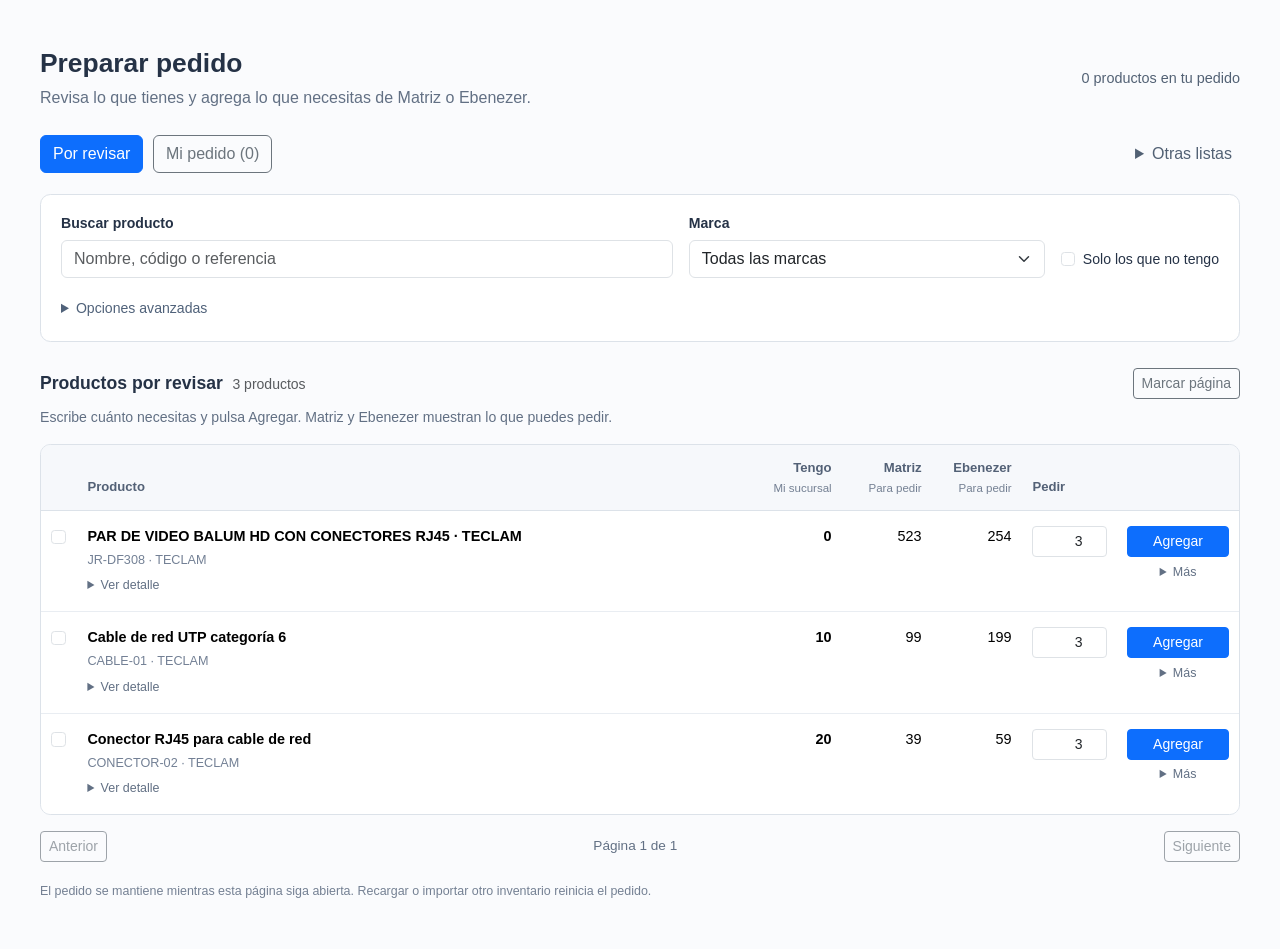
==== Tests/vista-previa.html @ 4955cb65 "Pimera version" ====
<!doctype html><html lang='es'><meta charset='utf-8'><meta name='viewport' content='width=device-width, initial-scale=1'><title>Vista previa · Pedido simplificado</title><style>@charset "UTF-8";/*!
 * Bootstrap  v5.3.3 (https://getbootstrap.com/)
 * Copyright 2011-2024 The Bootstrap Authors
 * Licensed under MIT (https://github.com/twbs/bootstrap/blob/main/LICENSE)
 */:root,[data-bs-theme=light]{--bs-blue:#0d6efd;--bs-indigo:#6610f2;--bs-purple:#6f42c1;--bs-pink:#d63384;--bs-red:#dc3545;--bs-orange:#fd7e14;--bs-yellow:#ffc107;--bs-green:#198754;--bs-teal:#20c997;--bs-cyan:#0dcaf0;--bs-black:#000;--bs-white:#fff;--bs-gray:#6c757d;--bs-gray-dark:#343a40;--bs-gray-100:#f8f9fa;--bs-gray-200:#e9ecef;--bs-gray-300:#dee2e6;--bs-gray-400:#ced4da;--bs-gray-500:#adb5bd;--bs-gray-600:#6c757d;--bs-gray-700:#495057;--bs-gray-800:#343a40;--bs-gray-900:#212529;--bs-primary:#0d6efd;--bs-secondary:#6c757d;--bs-success:#198754;--bs-info:#0dcaf0;--bs-warning:#ffc107;--bs-danger:#dc3545;--bs-light:#f8f9fa;--bs-dark:#212529;--bs-primary-rgb:13,110,253;--bs-secondary-rgb:108,117,125;--bs-success-rgb:25,135,84;--bs-info-rgb:13,202,240;--bs-warning-rgb:255,193,7;--bs-danger-rgb:220,53,69;--bs-light-rgb:248,249,250;--bs-dark-rgb:33,37,41;--bs-primary-text-emphasis:#052c65;--bs-secondary-text-emphasis:#2b2f32;--bs-success-text-emphasis:#0a3622;--bs-info-text-emphasis:#055160;--bs-warning-text-emphasis:#664d03;--bs-danger-text-emphasis:#58151c;--bs-light-text-emphasis:#495057;--bs-dark-text-emphasis:#495057;--bs-primary-bg-subtle:#cfe2ff;--bs-secondary-bg-subtle:#e2e3e5;--bs-success-bg-subtle:#d1e7dd;--bs-info-bg-subtle:#cff4fc;--bs-warning-bg-subtle:#fff3cd;--bs-danger-bg-subtle:#f8d7da;--bs-light-bg-subtle:#fcfcfd;--bs-dark-bg-subtle:#ced4da;--bs-primary-border-subtle:#9ec5fe;--bs-secondary-border-subtle:#c4c8cb;--bs-success-border-subtle:#a3cfbb;--bs-info-border-subtle:#9eeaf9;--bs-warning-border-subtle:#ffe69c;--bs-danger-border-subtle:#f1aeb5;--bs-light-border-subtle:#e9ecef;--bs-dark-border-subtle:#adb5bd;--bs-white-rgb:255,255,255;--bs-black-rgb:0,0,0;--bs-font-sans-serif:system-ui,-apple-system,"Segoe UI",Roboto,"Helvetica Neue","Noto Sans","Liberation Sans",Arial,sans-serif,"Apple Color Emoji","Segoe UI Emoji","Segoe UI Symbol","Noto Color Emoji";--bs-font-monospace:SFMono-Regular,Menlo,Monaco,Consolas,"Liberation Mono","Courier New",monospace;--bs-gradient:linear-gradient(180deg, rgba(255, 255, 255, 0.15), rgba(255, 255, 255, 0));--bs-body-font-family:var(--bs-font-sans-serif);--bs-body-font-size:1rem;--bs-body-font-weight:400;--bs-body-line-height:1.5;--bs-body-color:#212529;--bs-body-color-rgb:33,37,41;--bs-body-bg:#fff;--bs-body-bg-rgb:255,255,255;--bs-emphasis-color:#000;--bs-emphasis-color-rgb:0,0,0;--bs-secondary-color:rgba(33, 37, 41, 0.75);--bs-secondary-color-rgb:33,37,41;--bs-secondary-bg:#e9ecef;--bs-secondary-bg-rgb:233,236,239;--bs-tertiary-color:rgba(33, 37, 41, 0.5);--bs-tertiary-color-rgb:33,37,41;--bs-tertiary-bg:#f8f9fa;--bs-tertiary-bg-rgb:248,249,250;--bs-heading-color:inherit;--bs-link-color:#0d6efd;--bs-link-color-rgb:13,110,253;--bs-link-decoration:underline;--bs-link-hover-color:#0a58ca;--bs-link-hover-color-rgb:10,88,202;--bs-code-color:#d63384;--bs-highlight-color:#212529;--bs-highlight-bg:#fff3cd;--bs-border-width:1px;--bs-border-style:solid;--bs-border-color:#dee2e6;--bs-border-color-translucent:rgba(0, 0, 0, 0.175);--bs-border-radius:0.375rem;--bs-border-radius-sm:0.25rem;--bs-border-radius-lg:0.5rem;--bs-border-radius-xl:1rem;--bs-border-radius-xxl:2rem;--bs-border-radius-2xl:var(--bs-border-radius-xxl);--bs-border-radius-pill:50rem;--bs-box-shadow:0 0.5rem 1rem rgba(0, 0, 0, 0.15);--bs-box-shadow-sm:0 0.125rem 0.25rem rgba(0, 0, 0, 0.075);--bs-box-shadow-lg:0 1rem 3rem rgba(0, 0, 0, 0.175);--bs-box-shadow-inset:inset 0 1px 2px rgba(0, 0, 0, 0.075);--bs-focus-ring-width:0.25rem;--bs-focus-ring-opacity:0.25;--bs-focus-ring-color:rgba(13, 110, 253, 0.25);--bs-form-valid-color:#198754;--bs-form-valid-border-color:#198754;--bs-form-invalid-color:#dc3545;--bs-form-invalid-border-color:#dc3545}[data-bs-theme=dark]{color-scheme:dark;--bs-body-color:#dee2e6;--bs-body-color-rgb:222,226,230;--bs-body-bg:#212529;--bs-body-bg-rgb:33,37,41;--bs-emphasis-color:#fff;--bs-emphasis-color-rgb:255,255,255;--bs-secondary-color:rgba(222, 226, 230, 0.75);--bs-secondary-color-rgb:222,226,230;--bs-secondary-bg:#343a40;--bs-secondary-bg-rgb:52,58,64;--bs-tertiary-color:rgba(222, 226, 230, 0.5);--bs-tertiary-color-rgb:222,226,230;--bs-tertiary-bg:#2b3035;--bs-tertiary-bg-rgb:43,48,53;--bs-primary-text-emphasis:#6ea8fe;--bs-secondary-text-emphasis:#a7acb1;--bs-success-text-emphasis:#75b798;--bs-info-text-emphasis:#6edff6;--bs-warning-text-emphasis:#ffda6a;--bs-danger-text-emphasis:#ea868f;--bs-light-text-emphasis:#f8f9fa;--bs-dark-text-emphasis:#dee2e6;--bs-primary-bg-subtle:#031633;--bs-secondary-bg-subtle:#161719;--bs-success-bg-subtle:#051b11;--bs-info-bg-subtle:#032830;--bs-warning-bg-subtle:#332701;--bs-danger-bg-subtle:#2c0b0e;--bs-light-bg-subtle:#343a40;--bs-dark-bg-subtle:#1a1d20;--bs-primary-border-subtle:#084298;--bs-secondary-border-subtle:#41464b;--bs-success-border-subtle:#0f5132;--bs-info-border-subtle:#087990;--bs-warning-border-subtle:#997404;--bs-danger-border-subtle:#842029;--bs-light-border-subtle:#495057;--bs-dark-border-subtle:#343a40;--bs-heading-color:inherit;--bs-link-color:#6ea8fe;--bs-link-hover-color:#8bb9fe;--bs-link-color-rgb:110,168,254;--bs-link-hover-color-rgb:139,185,254;--bs-code-color:#e685b5;--bs-highlight-color:#dee2e6;--bs-highlight-bg:#664d03;--bs-border-color:#495057;--bs-border-color-translucent:rgba(255, 255, 255, 0.15);--bs-form-valid-color:#75b798;--bs-form-valid-border-color:#75b798;--bs-form-invalid-color:#ea868f;--bs-form-invalid-border-color:#ea868f}*,::after,::before{box-sizing:border-box}@media (prefers-reduced-motion:no-preference){:root{scroll-behavior:smooth}}body{margin:0;font-family:var(--bs-body-font-family);font-size:var(--bs-body-font-size);font-weight:var(--bs-body-font-weight);line-height:var(--bs-body-line-height);color:var(--bs-body-color);text-align:var(--bs-body-text-align);background-color:var(--bs-body-bg);-webkit-text-size-adjust:100%;-webkit-tap-highlight-color:transparent}hr{margin:1rem 0;color:inherit;border:0;border-top:var(--bs-border-width) solid;opacity:.25}.h1,.h2,.h3,.h4,.h5,.h6,h1,h2,h3,h4,h5,h6{margin-top:0;margin-bottom:.5rem;font-weight:500;line-height:1.2;color:var(--bs-heading-color)}.h1,h1{font-size:calc(1.375rem + 1.5vw)}@media (min-width:1200px){.h1,h1{font-size:2.5rem}}.h2,h2{font-size:calc(1.325rem + .9vw)}@media (min-width:1200px){.h2,h2{font-size:2rem}}.h3,h3{font-size:calc(1.3rem + .6vw)}@media (min-width:1200px){.h3,h3{font-size:1.75rem}}.h4,h4{font-size:calc(1.275rem + .3vw)}@media (min-width:1200px){.h4,h4{font-size:1.5rem}}.h5,h5{font-size:1.25rem}.h6,h6{font-size:1rem}p{margin-top:0;margin-bottom:1rem}abbr[title]{-webkit-text-decoration:underline dotted;text-decoration:underline dotted;cursor:help;-webkit-text-decoration-skip-ink:none;text-decoration-skip-ink:none}address{margin-bottom:1rem;font-style:normal;line-height:inherit}ol,ul{padding-left:2rem}dl,ol,ul{margin-top:0;margin-bottom:1rem}ol ol,ol ul,ul ol,ul ul{margin-bottom:0}dt{font-weight:700}dd{margin-bottom:.5rem;margin-left:0}blockquote{margin:0 0 1rem}b,strong{font-weight:bolder}.small,small{font-size:.875em}.mark,mark{padding:.1875em;color:var(--bs-highlight-color);background-color:var(--bs-highlight-bg)}sub,sup{position:relative;font-size:.75em;line-height:0;vertical-align:baseline}sub{bottom:-.25em}sup{top:-.5em}a{color:rgba(var(--bs-link-color-rgb),var(--bs-link-opacity,1));text-decoration:underline}a:hover{--bs-link-color-rgb:var(--bs-link-hover-color-rgb)}a:not([href]):not([class]),a:not([href]):not([class]):hover{color:inherit;text-decoration:none}code,kbd,pre,samp{font-family:var(--bs-font-monospace);font-size:1em}pre{display:block;margin-top:0;margin-bottom:1rem;overflow:auto;font-size:.875em}pre code{font-size:inherit;color:inherit;word-break:normal}code{font-size:.875em;color:var(--bs-code-color);word-wrap:break-word}a>code{color:inherit}kbd{padding:.1875rem .375rem;font-size:.875em;color:var(--bs-body-bg);background-color:var(--bs-body-color);border-radius:.25rem}kbd kbd{padding:0;font-size:1em}figure{margin:0 0 1rem}img,svg{vertical-align:middle}table{caption-side:bottom;border-collapse:collapse}caption{padding-top:.5rem;padding-bottom:.5rem;color:var(--bs-secondary-color);text-align:left}th{text-align:inherit;text-align:-webkit-match-parent}tbody,td,tfoot,th,thead,tr{border-color:inherit;border-style:solid;border-width:0}label{display:inline-block}button{border-radius:0}button:focus:not(:focus-visible){outline:0}button,input,optgroup,select,textarea{margin:0;font-family:inherit;font-size:inherit;line-height:inherit}button,select{text-transform:none}[role=button]{cursor:pointer}select{word-wrap:normal}select:disabled{opacity:1}[list]:not([type=date]):not([type=datetime-local]):not([type=month]):not([type=week]):not([type=time])::-webkit-calendar-picker-indicator{display:none!important}[type=button],[type=reset],[type=submit],button{-webkit-appearance:button}[type=button]:not(:disabled),[type=reset]:not(:disabled),[type=submit]:not(:disabled),button:not(:disabled){cursor:pointer}::-moz-focus-inner{padding:0;border-style:none}textarea{resize:vertical}fieldset{min-width:0;padding:0;margin:0;border:0}legend{float:left;width:100%;padding:0;margin-bottom:.5rem;font-size:calc(1.275rem + .3vw);line-height:inherit}@media (min-width:1200px){legend{font-size:1.5rem}}legend+*{clear:left}::-webkit-datetime-edit-day-field,::-webkit-datetime-edit-fields-wrapper,::-webkit-datetime-edit-hour-field,::-webkit-datetime-edit-minute,::-webkit-datetime-edit-month-field,::-webkit-datetime-edit-text,::-webkit-datetime-edit-year-field{padding:0}::-webkit-inner-spin-button{height:auto}[type=search]{-webkit-appearance:textfield;outline-offset:-2px}::-webkit-search-decoration{-webkit-appearance:none}::-webkit-color-swatch-wrapper{padding:0}::-webkit-file-upload-button{font:inherit;-webkit-appearance:button}::file-selector-button{font:inherit;-webkit-appearance:button}output{display:inline-block}iframe{border:0}summary{display:list-item;cursor:pointer}progress{vertical-align:baseline}[hidden]{display:none!important}.lead{font-size:1.25rem;font-weight:300}.display-1{font-size:calc(1.625rem + 4.5vw);font-weight:300;line-height:1.2}@media (min-width:1200px){.display-1{font-size:5rem}}.display-2{font-size:calc(1.575rem + 3.9vw);font-weight:300;line-height:1.2}@media (min-width:1200px){.display-2{font-size:4.5rem}}.display-3{font-size:calc(1.525rem + 3.3vw);font-weight:300;line-height:1.2}@media (min-width:1200px){.display-3{font-size:4rem}}.display-4{font-size:calc(1.475rem + 2.7vw);font-weight:300;line-height:1.2}@media (min-width:1200px){.display-4{font-size:3.5rem}}.display-5{font-size:calc(1.425rem + 2.1vw);font-weight:300;line-height:1.2}@media (min-width:1200px){.display-5{font-size:3rem}}.display-6{font-size:calc(1.375rem + 1.5vw);font-weight:300;line-height:1.2}@media (min-width:1200px){.display-6{font-size:2.5rem}}.list-unstyled{padding-left:0;list-style:none}.list-inline{padding-left:0;list-style:none}.list-inline-item{display:inline-block}.list-inline-item:not(:last-child){margin-right:.5rem}.initialism{font-size:.875em;text-transform:uppercase}.blockquote{margin-bottom:1rem;font-size:1.25rem}.blockquote>:last-child{margin-bottom:0}.blockquote-footer{margin-top:-1rem;margin-bottom:1rem;font-size:.875em;color:#6c757d}.blockquote-footer::before{content:"— "}.img-fluid{max-width:100%;height:auto}.img-thumbnail{padding:.25rem;background-color:var(--bs-body-bg);border:var(--bs-border-width) solid var(--bs-border-color);border-radius:var(--bs-border-radius);max-width:100%;height:auto}.figure{display:inline-block}.figure-img{margin-bottom:.5rem;line-height:1}.figure-caption{font-size:.875em;color:var(--bs-secondary-color)}.container,.container-fluid,.container-lg,.container-md,.container-sm,.container-xl,.container-xxl{--bs-gutter-x:1.5rem;--bs-gutter-y:0;width:100%;padding-right:calc(var(--bs-gutter-x) * .5);padding-left:calc(var(--bs-gutter-x) * .5);margin-right:auto;margin-left:auto}@media (min-width:576px){.container,.container-sm{max-width:540px}}@media (min-width:768px){.container,.container-md,.container-sm{max-width:720px}}@media (min-width:992px){.container,.container-lg,.container-md,.container-sm{max-width:960px}}@media (min-width:1200px){.container,.container-lg,.container-md,.container-sm,.container-xl{max-width:1140px}}@media (min-width:1400px){.container,.container-lg,.container-md,.container-sm,.container-xl,.container-xxl{max-width:1320px}}:root{--bs-breakpoint-xs:0;--bs-breakpoint-sm:576px;--bs-breakpoint-md:768px;--bs-breakpoint-lg:992px;--bs-breakpoint-xl:1200px;--bs-breakpoint-xxl:1400px}.row{--bs-gutter-x:1.5rem;--bs-gutter-y:0;display:flex;flex-wrap:wrap;margin-top:calc(-1 * var(--bs-gutter-y));margin-right:calc(-.5 * var(--bs-gutter-x));margin-left:calc(-.5 * var(--bs-gutter-x))}.row>*{flex-shrink:0;width:100%;max-width:100%;padding-right:calc(var(--bs-gutter-x) * .5);padding-left:calc(var(--bs-gutter-x) * .5);margin-top:var(--bs-gutter-y)}.col{flex:1 0 0%}.row-cols-auto>*{flex:0 0 auto;width:auto}.row-cols-1>*{flex:0 0 auto;width:100%}.row-cols-2>*{flex:0 0 auto;width:50%}.row-cols-3>*{flex:0 0 auto;width:33.33333333%}.row-cols-4>*{flex:0 0 auto;width:25%}.row-cols-5>*{flex:0 0 auto;width:20%}.row-cols-6>*{flex:0 0 auto;width:16.66666667%}.col-auto{flex:0 0 auto;width:auto}.col-1{flex:0 0 auto;width:8.33333333%}.col-2{flex:0 0 auto;width:16.66666667%}.col-3{flex:0 0 auto;width:25%}.col-4{flex:0 0 auto;width:33.33333333%}.col-5{flex:0 0 auto;width:41.66666667%}.col-6{flex:0 0 auto;width:50%}.col-7{flex:0 0 auto;width:58.33333333%}.col-8{flex:0 0 auto;width:66.66666667%}.col-9{flex:0 0 auto;width:75%}.col-10{flex:0 0 auto;width:83.33333333%}.col-11{flex:0 0 auto;width:91.66666667%}.col-12{flex:0 0 auto;width:100%}.offset-1{margin-left:8.33333333%}.offset-2{margin-left:16.66666667%}.offset-3{margin-left:25%}.offset-4{margin-left:33.33333333%}.offset-5{margin-left:41.66666667%}.offset-6{margin-left:50%}.offset-7{margin-left:58.33333333%}.offset-8{margin-left:66.66666667%}.offset-9{margin-left:75%}.offset-10{margin-left:83.33333333%}.offset-11{margin-left:91.66666667%}.g-0,.gx-0{--bs-gutter-x:0}.g-0,.gy-0{--bs-gutter-y:0}.g-1,.gx-1{--bs-gutter-x:0.25rem}.g-1,.gy-1{--bs-gutter-y:0.25rem}.g-2,.gx-2{--bs-gutter-x:0.5rem}.g-2,.gy-2{--bs-gutter-y:0.5rem}.g-3,.gx-3{--bs-gutter-x:1rem}.g-3,.gy-3{--bs-gutter-y:1rem}.g-4,.gx-4{--bs-gutter-x:1.5rem}.g-4,.gy-4{--bs-gutter-y:1.5rem}.g-5,.gx-5{--bs-gutter-x:3rem}.g-5,.gy-5{--bs-gutter-y:3rem}@media (min-width:576px){.col-sm{flex:1 0 0%}.row-cols-sm-auto>*{flex:0 0 auto;width:auto}.row-cols-sm-1>*{flex:0 0 auto;width:100%}.row-cols-sm-2>*{flex:0 0 auto;width:50%}.row-cols-sm-3>*{flex:0 0 auto;width:33.33333333%}.row-cols-sm-4>*{flex:0 0 auto;width:25%}.row-cols-sm-5>*{flex:0 0 auto;width:20%}.row-cols-sm-6>*{flex:0 0 auto;width:16.66666667%}.col-sm-auto{flex:0 0 auto;width:auto}.col-sm-1{flex:0 0 auto;width:8.33333333%}.col-sm-2{flex:0 0 auto;width:16.66666667%}.col-sm-3{flex:0 0 auto;width:25%}.col-sm-4{flex:0 0 auto;width:33.33333333%}.col-sm-5{flex:0 0 auto;width:41.66666667%}.col-sm-6{flex:0 0 auto;width:50%}.col-sm-7{flex:0 0 auto;width:58.33333333%}.col-sm-8{flex:0 0 auto;width:66.66666667%}.col-sm-9{flex:0 0 auto;width:75%}.col-sm-10{flex:0 0 auto;width:83.33333333%}.col-sm-11{flex:0 0 auto;width:91.66666667%}.col-sm-12{flex:0 0 auto;width:100%}.offset-sm-0{margin-left:0}.offset-sm-1{margin-left:8.33333333%}.offset-sm-2{margin-left:16.66666667%}.offset-sm-3{margin-left:25%}.offset-sm-4{margin-left:33.33333333%}.offset-sm-5{margin-left:41.66666667%}.offset-sm-6{margin-left:50%}.offset-sm-7{margin-left:58.33333333%}.offset-sm-8{margin-left:66.66666667%}.offset-sm-9{margin-left:75%}.offset-sm-10{margin-left:83.33333333%}.offset-sm-11{margin-left:91.66666667%}.g-sm-0,.gx-sm-0{--bs-gutter-x:0}.g-sm-0,.gy-sm-0{--bs-gutter-y:0}.g-sm-1,.gx-sm-1{--bs-gutter-x:0.25rem}.g-sm-1,.gy-sm-1{--bs-gutter-y:0.25rem}.g-sm-2,.gx-sm-2{--bs-gutter-x:0.5rem}.g-sm-2,.gy-sm-2{--bs-gutter-y:0.5rem}.g-sm-3,.gx-sm-3{--bs-gutter-x:1rem}.g-sm-3,.gy-sm-3{--bs-gutter-y:1rem}.g-sm-4,.gx-sm-4{--bs-gutter-x:1.5rem}.g-sm-4,.gy-sm-4{--bs-gutter-y:1.5rem}.g-sm-5,.gx-sm-5{--bs-gutter-x:3rem}.g-sm-5,.gy-sm-5{--bs-gutter-y:3rem}}@media (min-width:768px){.col-md{flex:1 0 0%}.row-cols-md-auto>*{flex:0 0 auto;width:auto}.row-cols-md-1>*{flex:0 0 auto;width:100%}.row-cols-md-2>*{flex:0 0 auto;width:50%}.row-cols-md-3>*{flex:0 0 auto;width:33.33333333%}.row-cols-md-4>*{flex:0 0 auto;width:25%}.row-cols-md-5>*{flex:0 0 auto;width:20%}.row-cols-md-6>*{flex:0 0 auto;width:16.66666667%}.col-md-auto{flex:0 0 auto;width:auto}.col-md-1{flex:0 0 auto;width:8.33333333%}.col-md-2{flex:0 0 auto;width:16.66666667%}.col-md-3{flex:0 0 auto;width:25%}.col-md-4{flex:0 0 auto;width:33.33333333%}.col-md-5{flex:0 0 auto;width:41.66666667%}.col-md-6{flex:0 0 auto;width:50%}.col-md-7{flex:0 0 auto;width:58.33333333%}.col-md-8{flex:0 0 auto;width:66.66666667%}.col-md-9{flex:0 0 auto;width:75%}.col-md-10{flex:0 0 auto;width:83.33333333%}.col-md-11{flex:0 0 auto;width:91.66666667%}.col-md-12{flex:0 0 auto;width:100%}.offset-md-0{margin-left:0}.offset-md-1{margin-left:8.33333333%}.offset-md-2{margin-left:16.66666667%}.offset-md-3{margin-left:25%}.offset-md-4{margin-left:33.33333333%}.offset-md-5{margin-left:41.66666667%}.offset-md-6{margin-left:50%}.offset-md-7{margin-left:58.33333333%}.offset-md-8{margin-left:66.66666667%}.offset-md-9{margin-left:75%}.offset-md-10{margin-left:83.33333333%}.offset-md-11{margin-left:91.66666667%}.g-md-0,.gx-md-0{--bs-gutter-x:0}.g-md-0,.gy-md-0{--bs-gutter-y:0}.g-md-1,.gx-md-1{--bs-gutter-x:0.25rem}.g-md-1,.gy-md-1{--bs-gutter-y:0.25rem}.g-md-2,.gx-md-2{--bs-gutter-x:0.5rem}.g-md-2,.gy-md-2{--bs-gutter-y:0.5rem}.g-md-3,.gx-md-3{--bs-gutter-x:1rem}.g-md-3,.gy-md-3{--bs-gutter-y:1rem}.g-md-4,.gx-md-4{--bs-gutter-x:1.5rem}.g-md-4,.gy-md-4{--bs-gutter-y:1.5rem}.g-md-5,.gx-md-5{--bs-gutter-x:3rem}.g-md-5,.gy-md-5{--bs-gutter-y:3rem}}@media (min-width:992px){.col-lg{flex:1 0 0%}.row-cols-lg-auto>*{flex:0 0 auto;width:auto}.row-cols-lg-1>*{flex:0 0 auto;width:100%}.row-cols-lg-2>*{flex:0 0 auto;width:50%}.row-cols-lg-3>*{flex:0 0 auto;width:33.33333333%}.row-cols-lg-4>*{flex:0 0 auto;width:25%}.row-cols-lg-5>*{flex:0 0 auto;width:20%}.row-cols-lg-6>*{flex:0 0 auto;width:16.66666667%}.col-lg-auto{flex:0 0 auto;width:auto}.col-lg-1{flex:0 0 auto;width:8.33333333%}.col-lg-2{flex:0 0 auto;width:16.66666667%}.col-lg-3{flex:0 0 auto;width:25%}.col-lg-4{flex:0 0 auto;width:33.33333333%}.col-lg-5{flex:0 0 auto;width:41.66666667%}.col-lg-6{flex:0 0 auto;width:50%}.col-lg-7{flex:0 0 auto;width:58.33333333%}.col-lg-8{flex:0 0 auto;width:66.66666667%}.col-lg-9{flex:0 0 auto;width:75%}.col-lg-10{flex:0 0 auto;width:83.33333333%}.col-lg-11{flex:0 0 auto;width:91.66666667%}.col-lg-12{flex:0 0 auto;width:100%}.offset-lg-0{margin-left:0}.offset-lg-1{margin-left:8.33333333%}.offset-lg-2{margin-left:16.66666667%}.offset-lg-3{margin-left:25%}.offset-lg-4{margin-left:33.33333333%}.offset-lg-5{margin-left:41.66666667%}.offset-lg-6{margin-left:50%}.offset-lg-7{margin-left:58.33333333%}.offset-lg-8{margin-left:66.66666667%}.offset-lg-9{margin-left:75%}.offset-lg-10{margin-left:83.33333333%}.offset-lg-11{margin-left:91.66666667%}.g-lg-0,.gx-lg-0{--bs-gutter-x:0}.g-lg-0,.gy-lg-0{--bs-gutter-y:0}.g-lg-1,.gx-lg-1{--bs-gutter-x:0.25rem}.g-lg-1,.gy-lg-1{--bs-gutter-y:0.25rem}.g-lg-2,.gx-lg-2{--bs-gutter-x:0.5rem}.g-lg-2,.gy-lg-2{--bs-gutter-y:0.5rem}.g-lg-3,.gx-lg-3{--bs-gutter-x:1rem}.g-lg-3,.gy-lg-3{--bs-gutter-y:1rem}.g-lg-4,.gx-lg-4{--bs-gutter-x:1.5rem}.g-lg-4,.gy-lg-4{--bs-gutter-y:1.5rem}.g-lg-5,.gx-lg-5{--bs-gutter-x:3rem}.g-lg-5,.gy-lg-5{--bs-gutter-y:3rem}}@media (min-width:1200px){.col-xl{flex:1 0 0%}.row-cols-xl-auto>*{flex:0 0 auto;width:auto}.row-cols-xl-1>*{flex:0 0 auto;width:100%}.row-cols-xl-2>*{flex:0 0 auto;width:50%}.row-cols-xl-3>*{flex:0 0 auto;width:33.33333333%}.row-cols-xl-4>*{flex:0 0 auto;width:25%}.row-cols-xl-5>*{flex:0 0 auto;width:20%}.row-cols-xl-6>*{flex:0 0 auto;width:16.66666667%}.col-xl-auto{flex:0 0 auto;width:auto}.col-xl-1{flex:0 0 auto;width:8.33333333%}.col-xl-2{flex:0 0 auto;width:16.66666667%}.col-xl-3{flex:0 0 auto;width:25%}.col-xl-4{flex:0 0 auto;width:33.33333333%}.col-xl-5{flex:0 0 auto;width:41.66666667%}.col-xl-6{flex:0 0 auto;width:50%}.col-xl-7{flex:0 0 auto;width:58.33333333%}.col-xl-8{flex:0 0 auto;width:66.66666667%}.col-xl-9{flex:0 0 auto;width:75%}.col-xl-10{flex:0 0 auto;width:83.33333333%}.col-xl-11{flex:0 0 auto;width:91.66666667%}.col-xl-12{flex:0 0 auto;width:100%}.offset-xl-0{margin-left:0}.offset-xl-1{margin-left:8.33333333%}.offset-xl-2{margin-left:16.66666667%}.offset-xl-3{margin-left:25%}.offset-xl-4{margin-left:33.33333333%}.offset-xl-5{margin-left:41.66666667%}.offset-xl-6{margin-left:50%}.offset-xl-7{margin-left:58.33333333%}.offset-xl-8{margin-left:66.66666667%}.offset-xl-9{margin-left:75%}.offset-xl-10{margin-left:83.33333333%}.offset-xl-11{margin-left:91.66666667%}.g-xl-0,.gx-xl-0{--bs-gutter-x:0}.g-xl-0,.gy-xl-0{--bs-gutter-y:0}.g-xl-1,.gx-xl-1{--bs-gutter-x:0.25rem}.g-xl-1,.gy-xl-1{--bs-gutter-y:0.25rem}.g-xl-2,.gx-xl-2{--bs-gutter-x:0.5rem}.g-xl-2,.gy-xl-2{--bs-gutter-y:0.5rem}.g-xl-3,.gx-xl-3{--bs-gutter-x:1rem}.g-xl-3,.gy-xl-3{--bs-gutter-y:1rem}.g-xl-4,.gx-xl-4{--bs-gutter-x:1.5rem}.g-xl-4,.gy-xl-4{--bs-gutter-y:1.5rem}.g-xl-5,.gx-xl-5{--bs-gutter-x:3rem}.g-xl-5,.gy-xl-5{--bs-gutter-y:3rem}}@media (min-width:1400px){.col-xxl{flex:1 0 0%}.row-cols-xxl-auto>*{flex:0 0 auto;width:auto}.row-cols-xxl-1>*{flex:0 0 auto;width:100%}.row-cols-xxl-2>*{flex:0 0 auto;width:50%}.row-cols-xxl-3>*{flex:0 0 auto;width:33.33333333%}.row-cols-xxl-4>*{flex:0 0 auto;width:25%}.row-cols-xxl-5>*{flex:0 0 auto;width:20%}.row-cols-xxl-6>*{flex:0 0 auto;width:16.66666667%}.col-xxl-auto{flex:0 0 auto;width:auto}.col-xxl-1{flex:0 0 auto;width:8.33333333%}.col-xxl-2{flex:0 0 auto;width:16.66666667%}.col-xxl-3{flex:0 0 auto;width:25%}.col-xxl-4{flex:0 0 auto;width:33.33333333%}.col-xxl-5{flex:0 0 auto;width:41.66666667%}.col-xxl-6{flex:0 0 auto;width:50%}.col-xxl-7{flex:0 0 auto;width:58.33333333%}.col-xxl-8{flex:0 0 auto;width:66.66666667%}.col-xxl-9{flex:0 0 auto;width:75%}.col-xxl-10{flex:0 0 auto;width:83.33333333%}.col-xxl-11{flex:0 0 auto;width:91.66666667%}.col-xxl-12{flex:0 0 auto;width:100%}.offset-xxl-0{margin-left:0}.offset-xxl-1{margin-left:8.33333333%}.offset-xxl-2{margin-left:16.66666667%}.offset-xxl-3{margin-left:25%}.offset-xxl-4{margin-left:33.33333333%}.offset-xxl-5{margin-left:41.66666667%}.offset-xxl-6{margin-left:50%}.offset-xxl-7{margin-left:58.33333333%}.offset-xxl-8{margin-left:66.66666667%}.offset-xxl-9{margin-left:75%}.offset-xxl-10{margin-left:83.33333333%}.offset-xxl-11{margin-left:91.66666667%}.g-xxl-0,.gx-xxl-0{--bs-gutter-x:0}.g-xxl-0,.gy-xxl-0{--bs-gutter-y:0}.g-xxl-1,.gx-xxl-1{--bs-gutter-x:0.25rem}.g-xxl-1,.gy-xxl-1{--bs-gutter-y:0.25rem}.g-xxl-2,.gx-xxl-2{--bs-gutter-x:0.5rem}.g-xxl-2,.gy-xxl-2{--bs-gutter-y:0.5rem}.g-xxl-3,.gx-xxl-3{--bs-gutter-x:1rem}.g-xxl-3,.gy-xxl-3{--bs-gutter-y:1rem}.g-xxl-4,.gx-xxl-4{--bs-gutter-x:1.5rem}.g-xxl-4,.gy-xxl-4{--bs-gutter-y:1.5rem}.g-xxl-5,.gx-xxl-5{--bs-gutter-x:3rem}.g-xxl-5,.gy-xxl-5{--bs-gutter-y:3rem}}.table{--bs-table-color-type:initial;--bs-table-bg-type:initial;--bs-table-color-state:initial;--bs-table-bg-state:initial;--bs-table-color:var(--bs-emphasis-color);--bs-table-bg:var(--bs-body-bg);--bs-table-border-color:var(--bs-border-color);--bs-table-accent-bg:transparent;--bs-table-striped-color:var(--bs-emphasis-color);--bs-table-striped-bg:rgba(var(--bs-emphasis-color-rgb), 0.05);--bs-table-active-color:var(--bs-emphasis-color);--bs-table-active-bg:rgba(var(--bs-emphasis-color-rgb), 0.1);--bs-table-hover-color:var(--bs-emphasis-color);--bs-table-hover-bg:rgba(var(--bs-emphasis-color-rgb), 0.075);width:100%;margin-bottom:1rem;vertical-align:top;border-color:var(--bs-table-border-color)}.table>:not(caption)>*>*{padding:.5rem .5rem;color:var(--bs-table-color-state,var(--bs-table-color-type,var(--bs-table-color)));background-color:var(--bs-table-bg);border-bottom-width:var(--bs-border-width);box-shadow:inset 0 0 0 9999px var(--bs-table-bg-state,var(--bs-table-bg-type,var(--bs-table-accent-bg)))}.table>tbody{vertical-align:inherit}.table>thead{vertical-align:bottom}.table-group-divider{border-top:calc(var(--bs-border-width) * 2) solid currentcolor}.caption-top{caption-side:top}.table-sm>:not(caption)>*>*{padding:.25rem .25rem}.table-bordered>:not(caption)>*{border-width:var(--bs-border-width) 0}.table-bordered>:not(caption)>*>*{border-width:0 var(--bs-border-width)}.table-borderless>:not(caption)>*>*{border-bottom-width:0}.table-borderless>:not(:first-child){border-top-width:0}.table-striped>tbody>tr:nth-of-type(odd)>*{--bs-table-color-type:var(--bs-table-striped-color);--bs-table-bg-type:var(--bs-table-striped-bg)}.table-striped-columns>:not(caption)>tr>:nth-child(2n){--bs-table-color-type:var(--bs-table-striped-color);--bs-table-bg-type:var(--bs-table-striped-bg)}.table-active{--bs-table-color-state:var(--bs-table-active-color);--bs-table-bg-state:var(--bs-table-active-bg)}.table-hover>tbody>tr:hover>*{--bs-table-color-state:var(--bs-table-hover-color);--bs-table-bg-state:var(--bs-table-hover-bg)}.table-primary{--bs-table-color:#000;--bs-table-bg:#cfe2ff;--bs-table-border-color:#a6b5cc;--bs-table-striped-bg:#c5d7f2;--bs-table-striped-color:#000;--bs-table-active-bg:#bacbe6;--bs-table-active-color:#000;--bs-table-hover-bg:#bfd1ec;--bs-table-hover-color:#000;color:var(--bs-table-color);border-color:var(--bs-table-border-color)}.table-secondary{--bs-table-color:#000;--bs-table-bg:#e2e3e5;--bs-table-border-color:#b5b6b7;--bs-table-striped-bg:#d7d8da;--bs-table-striped-color:#000;--bs-table-active-bg:#cbccce;--bs-table-active-color:#000;--bs-table-hover-bg:#d1d2d4;--bs-table-hover-color:#000;color:var(--bs-table-color);border-color:var(--bs-table-border-color)}.table-success{--bs-table-color:#000;--bs-table-bg:#d1e7dd;--bs-table-border-color:#a7b9b1;--bs-table-striped-bg:#c7dbd2;--bs-table-striped-color:#000;--bs-table-active-bg:#bcd0c7;--bs-table-active-color:#000;--bs-table-hover-bg:#c1d6cc;--bs-table-hover-color:#000;color:var(--bs-table-color);border-color:var(--bs-table-border-color)}.table-info{--bs-table-color:#000;--bs-table-bg:#cff4fc;--bs-table-border-color:#a6c3ca;--bs-table-striped-bg:#c5e8ef;--bs-table-striped-color:#000;--bs-table-active-bg:#badce3;--bs-table-active-color:#000;--bs-table-hover-bg:#bfe2e9;--bs-table-hover-color:#000;color:var(--bs-table-color);border-color:var(--bs-table-border-color)}.table-warning{--bs-table-color:#000;--bs-table-bg:#fff3cd;--bs-table-border-color:#ccc2a4;--bs-table-striped-bg:#f2e7c3;--bs-table-striped-color:#000;--bs-table-active-bg:#e6dbb9;--bs-table-active-color:#000;--bs-table-hover-bg:#ece1be;--bs-table-hover-color:#000;color:var(--bs-table-color);border-color:var(--bs-table-border-color)}.table-danger{--bs-table-color:#000;--bs-table-bg:#f8d7da;--bs-table-border-color:#c6acae;--bs-table-striped-bg:#eccccf;--bs-table-striped-color:#000;--bs-table-active-bg:#dfc2c4;--bs-table-active-color:#000;--bs-table-hover-bg:#e5c7ca;--bs-table-hover-color:#000;color:var(--bs-table-color);border-color:var(--bs-table-border-color)}.table-light{--bs-table-color:#000;--bs-table-bg:#f8f9fa;--bs-table-border-color:#c6c7c8;--bs-table-striped-bg:#ecedee;--bs-table-striped-color:#000;--bs-table-active-bg:#dfe0e1;--bs-table-active-color:#000;--bs-table-hover-bg:#e5e6e7;--bs-table-hover-color:#000;color:var(--bs-table-color);border-color:var(--bs-table-border-color)}.table-dark{--bs-table-color:#fff;--bs-table-bg:#212529;--bs-table-border-color:#4d5154;--bs-table-striped-bg:#2c3034;--bs-table-striped-color:#fff;--bs-table-active-bg:#373b3e;--bs-table-active-color:#fff;--bs-table-hover-bg:#323539;--bs-table-hover-color:#fff;color:var(--bs-table-color);border-color:var(--bs-table-border-color)}.table-responsive{overflow-x:auto;-webkit-overflow-scrolling:touch}@media (max-width:575.98px){.table-responsive-sm{overflow-x:auto;-webkit-overflow-scrolling:touch}}@media (max-width:767.98px){.table-responsive-md{overflow-x:auto;-webkit-overflow-scrolling:touch}}@media (max-width:991.98px){.table-responsive-lg{overflow-x:auto;-webkit-overflow-scrolling:touch}}@media (max-width:1199.98px){.table-responsive-xl{overflow-x:auto;-webkit-overflow-scrolling:touch}}@media (max-width:1399.98px){.table-responsive-xxl{overflow-x:auto;-webkit-overflow-scrolling:touch}}.form-label{margin-bottom:.5rem}.col-form-label{padding-top:calc(.375rem + var(--bs-border-width));padding-bottom:calc(.375rem + var(--bs-border-width));margin-bottom:0;font-size:inherit;line-height:1.5}.col-form-label-lg{padding-top:calc(.5rem + var(--bs-border-width));padding-bottom:calc(.5rem + var(--bs-border-width));font-size:1.25rem}.col-form-label-sm{padding-top:calc(.25rem + var(--bs-border-width));padding-bottom:calc(.25rem + var(--bs-border-width));font-size:.875rem}.form-text{margin-top:.25rem;font-size:.875em;color:var(--bs-secondary-color)}.form-control{display:block;width:100%;padding:.375rem .75rem;font-size:1rem;font-weight:400;line-height:1.5;color:var(--bs-body-color);-webkit-appearance:none;-moz-appearance:none;appearance:none;background-color:var(--bs-body-bg);background-clip:padding-box;border:var(--bs-border-width) solid var(--bs-border-color);border-radius:var(--bs-border-radius);transition:border-color .15s ease-in-out,box-shadow .15s ease-in-out}@media (prefers-reduced-motion:reduce){.form-control{transition:none}}.form-control[type=file]{overflow:hidden}.form-control[type=file]:not(:disabled):not([readonly]){cursor:pointer}.form-control:focus{color:var(--bs-body-color);background-color:var(--bs-body-bg);border-color:#86b7fe;outline:0;box-shadow:0 0 0 .25rem rgba(13,110,253,.25)}.form-control::-webkit-date-and-time-value{min-width:85px;height:1.5em;margin:0}.form-control::-webkit-datetime-edit{display:block;padding:0}.form-control::-moz-placeholder{color:var(--bs-secondary-color);opacity:1}.form-control::placeholder{color:var(--bs-secondary-color);opacity:1}.form-control:disabled{background-color:var(--bs-secondary-bg);opacity:1}.form-control::-webkit-file-upload-button{padding:.375rem .75rem;margin:-.375rem -.75rem;-webkit-margin-end:.75rem;margin-inline-end:.75rem;color:var(--bs-body-color);background-color:var(--bs-tertiary-bg);pointer-events:none;border-color:inherit;border-style:solid;border-width:0;border-inline-end-width:var(--bs-border-width);border-radius:0;-webkit-transition:color .15s ease-in-out,background-color .15s ease-in-out,border-color .15s ease-in-out,box-shadow .15s ease-in-out;transition:color .15s ease-in-out,background-color .15s ease-in-out,border-color .15s ease-in-out,box-shadow .15s ease-in-out}.form-control::file-selector-button{padding:.375rem .75rem;margin:-.375rem -.75rem;-webkit-margin-end:.75rem;margin-inline-end:.75rem;color:var(--bs-body-color);background-color:var(--bs-tertiary-bg);pointer-events:none;border-color:inherit;border-style:solid;border-width:0;border-inline-end-width:var(--bs-border-width);border-radius:0;transition:color .15s ease-in-out,background-color .15s ease-in-out,border-color .15s ease-in-out,box-shadow .15s ease-in-out}@media (prefers-reduced-motion:reduce){.form-control::-webkit-file-upload-button{-webkit-transition:none;transition:none}.form-control::file-selector-button{transition:none}}.form-control:hover:not(:disabled):not([readonly])::-webkit-file-upload-button{background-color:var(--bs-secondary-bg)}.form-control:hover:not(:disabled):not([readonly])::file-selector-button{background-color:var(--bs-secondary-bg)}.form-control-plaintext{display:block;width:100%;padding:.375rem 0;margin-bottom:0;line-height:1.5;color:var(--bs-body-color);background-color:transparent;border:solid transparent;border-width:var(--bs-border-width) 0}.form-control-plaintext:focus{outline:0}.form-control-plaintext.form-control-lg,.form-control-plaintext.form-control-sm{padding-right:0;padding-left:0}.form-control-sm{min-height:calc(1.5em + .5rem + calc(var(--bs-border-width) * 2));padding:.25rem .5rem;font-size:.875rem;border-radius:var(--bs-border-radius-sm)}.form-control-sm::-webkit-file-upload-button{padding:.25rem .5rem;margin:-.25rem -.5rem;-webkit-margin-end:.5rem;margin-inline-end:.5rem}.form-control-sm::file-selector-button{padding:.25rem .5rem;margin:-.25rem -.5rem;-webkit-margin-end:.5rem;margin-inline-end:.5rem}.form-control-lg{min-height:calc(1.5em + 1rem + calc(var(--bs-border-width) * 2));padding:.5rem 1rem;font-size:1.25rem;border-radius:var(--bs-border-radius-lg)}.form-control-lg::-webkit-file-upload-button{padding:.5rem 1rem;margin:-.5rem -1rem;-webkit-margin-end:1rem;margin-inline-end:1rem}.form-control-lg::file-selector-button{padding:.5rem 1rem;margin:-.5rem -1rem;-webkit-margin-end:1rem;margin-inline-end:1rem}textarea.form-control{min-height:calc(1.5em + .75rem + calc(var(--bs-border-width) * 2))}textarea.form-control-sm{min-height:calc(1.5em + .5rem + calc(var(--bs-border-width) * 2))}textarea.form-control-lg{min-height:calc(1.5em + 1rem + calc(var(--bs-border-width) * 2))}.form-control-color{width:3rem;height:calc(1.5em + .75rem + calc(var(--bs-border-width) * 2));padding:.375rem}.form-control-color:not(:disabled):not([readonly]){cursor:pointer}.form-control-color::-moz-color-swatch{border:0!important;border-radius:var(--bs-border-radius)}.form-control-color::-webkit-color-swatch{border:0!important;border-radius:var(--bs-border-radius)}.form-control-color.form-control-sm{height:calc(1.5em + .5rem + calc(var(--bs-border-width) * 2))}.form-control-color.form-control-lg{height:calc(1.5em + 1rem + calc(var(--bs-border-width) * 2))}.form-select{--bs-form-select-bg-img:url("data:image/svg+xml,%3csvg xmlns='http://www.w3.org/2000/svg' viewBox='0 0 16 16'%3e%3cpath fill='none' stroke='%23343a40' stroke-linecap='round' stroke-linejoin='round' stroke-width='2' d='m2 5 6 6 6-6'/%3e%3c/svg%3e");display:block;width:100%;padding:.375rem 2.25rem .375rem .75rem;font-size:1rem;font-weight:400;line-height:1.5;color:var(--bs-body-color);-webkit-appearance:none;-moz-appearance:none;appearance:none;background-color:var(--bs-body-bg);background-image:var(--bs-form-select-bg-img),var(--bs-form-select-bg-icon,none);background-repeat:no-repeat;background-position:right .75rem center;background-size:16px 12px;border:var(--bs-border-width) solid var(--bs-border-color);border-radius:var(--bs-border-radius);transition:border-color .15s ease-in-out,box-shadow .15s ease-in-out}@media (prefers-reduced-motion:reduce){.form-select{transition:none}}.form-select:focus{border-color:#86b7fe;outline:0;box-shadow:0 0 0 .25rem rgba(13,110,253,.25)}.form-select[multiple],.form-select[size]:not([size="1"]){padding-right:.75rem;background-image:none}.form-select:disabled{background-color:var(--bs-secondary-bg)}.form-select:-moz-focusring{color:transparent;text-shadow:0 0 0 var(--bs-body-color)}.form-select-sm{padding-top:.25rem;padding-bottom:.25rem;padding-left:.5rem;font-size:.875rem;border-radius:var(--bs-border-radius-sm)}.form-select-lg{padding-top:.5rem;padding-bottom:.5rem;padding-left:1rem;font-size:1.25rem;border-radius:var(--bs-border-radius-lg)}[data-bs-theme=dark] .form-select{--bs-form-select-bg-img:url("data:image/svg+xml,%3csvg xmlns='http://www.w3.org/2000/svg' viewBox='0 0 16 16'%3e%3cpath fill='none' stroke='%23dee2e6' stroke-linecap='round' stroke-linejoin='round' stroke-width='2' d='m2 5 6 6 6-6'/%3e%3c/svg%3e")}.form-check{display:block;min-height:1.5rem;padding-left:1.5em;margin-bottom:.125rem}.form-check .form-check-input{float:left;margin-left:-1.5em}.form-check-reverse{padding-right:1.5em;padding-left:0;text-align:right}.form-check-reverse .form-check-input{float:right;margin-right:-1.5em;margin-left:0}.form-check-input{--bs-form-check-bg:var(--bs-body-bg);flex-shrink:0;width:1em;height:1em;margin-top:.25em;vertical-align:top;-webkit-appearance:none;-moz-appearance:none;appearance:none;background-color:var(--bs-form-check-bg);background-image:var(--bs-form-check-bg-image);background-repeat:no-repeat;background-position:center;background-size:contain;border:var(--bs-border-width) solid var(--bs-border-color);-webkit-print-color-adjust:exact;color-adjust:exact;print-color-adjust:exact}.form-check-input[type=checkbox]{border-radius:.25em}.form-check-input[type=radio]{border-radius:50%}.form-check-input:active{filter:brightness(90%)}.form-check-input:focus{border-color:#86b7fe;outline:0;box-shadow:0 0 0 .25rem rgba(13,110,253,.25)}.form-check-input:checked{background-color:#0d6efd;border-color:#0d6efd}.form-check-input:checked[type=checkbox]{--bs-form-check-bg-image:url("data:image/svg+xml,%3csvg xmlns='http://www.w3.org/2000/svg' viewBox='0 0 20 20'%3e%3cpath fill='none' stroke='%23fff' stroke-linecap='round' stroke-linejoin='round' stroke-width='3' d='m6 10 3 3 6-6'/%3e%3c/svg%3e")}.form-check-input:checked[type=radio]{--bs-form-check-bg-image:url("data:image/svg+xml,%3csvg xmlns='http://www.w3.org/2000/svg' viewBox='-4 -4 8 8'%3e%3ccircle r='2' fill='%23fff'/%3e%3c/svg%3e")}.form-check-input[type=checkbox]:indeterminate{background-color:#0d6efd;border-color:#0d6efd;--bs-form-check-bg-image:url("data:image/svg+xml,%3csvg xmlns='http://www.w3.org/2000/svg' viewBox='0 0 20 20'%3e%3cpath fill='none' stroke='%23fff' stroke-linecap='round' stroke-linejoin='round' stroke-width='3' d='M6 10h8'/%3e%3c/svg%3e")}.form-check-input:disabled{pointer-events:none;filter:none;opacity:.5}.form-check-input:disabled~.form-check-label,.form-check-input[disabled]~.form-check-label{cursor:default;opacity:.5}.form-switch{padding-left:2.5em}.form-switch .form-check-input{--bs-form-switch-bg:url("data:image/svg+xml,%3csvg xmlns='http://www.w3.org/2000/svg' viewBox='-4 -4 8 8'%3e%3ccircle r='3' fill='rgba%280, 0, 0, 0.25%29'/%3e%3c/svg%3e");width:2em;margin-left:-2.5em;background-image:var(--bs-form-switch-bg);background-position:left center;border-radius:2em;transition:background-position .15s ease-in-out}@media (prefers-reduced-motion:reduce){.form-switch .form-check-input{transition:none}}.form-switch .form-check-input:focus{--bs-form-switch-bg:url("data:image/svg+xml,%3csvg xmlns='http://www.w3.org/2000/svg' viewBox='-4 -4 8 8'%3e%3ccircle r='3' fill='%2386b7fe'/%3e%3c/svg%3e")}.form-switch .form-check-input:checked{background-position:right center;--bs-form-switch-bg:url("data:image/svg+xml,%3csvg xmlns='http://www.w3.org/2000/svg' viewBox='-4 -4 8 8'%3e%3ccircle r='3' fill='%23fff'/%3e%3c/svg%3e")}.form-switch.form-check-reverse{padding-right:2.5em;padding-left:0}.form-switch.form-check-reverse .form-check-input{margin-right:-2.5em;margin-left:0}.form-check-inline{display:inline-block;margin-right:1rem}.btn-check{position:absolute;clip:rect(0,0,0,0);pointer-events:none}.btn-check:disabled+.btn,.btn-check[disabled]+.btn{pointer-events:none;filter:none;opacity:.65}[data-bs-theme=dark] .form-switch .form-check-input:not(:checked):not(:focus){--bs-form-switch-bg:url("data:image/svg+xml,%3csvg xmlns='http://www.w3.org/2000/svg' viewBox='-4 -4 8 8'%3e%3ccircle r='3' fill='rgba%28255, 255, 255, 0.25%29'/%3e%3c/svg%3e")}.form-range{width:100%;height:1.5rem;padding:0;-webkit-appearance:none;-moz-appearance:none;appearance:none;background-color:transparent}.form-range:focus{outline:0}.form-range:focus::-webkit-slider-thumb{box-shadow:0 0 0 1px #fff,0 0 0 .25rem rgba(13,110,253,.25)}.form-range:focus::-moz-range-thumb{box-shadow:0 0 0 1px #fff,0 0 0 .25rem rgba(13,110,253,.25)}.form-range::-moz-focus-outer{border:0}.form-range::-webkit-slider-thumb{width:1rem;height:1rem;margin-top:-.25rem;-webkit-appearance:none;appearance:none;background-color:#0d6efd;border:0;border-radius:1rem;-webkit-transition:background-color .15s ease-in-out,border-color .15s ease-in-out,box-shadow .15s ease-in-out;transition:background-color .15s ease-in-out,border-color .15s ease-in-out,box-shadow .15s ease-in-out}@media (prefers-reduced-motion:reduce){.form-range::-webkit-slider-thumb{-webkit-transition:none;transition:none}}.form-range::-webkit-slider-thumb:active{background-color:#b6d4fe}.form-range::-webkit-slider-runnable-track{width:100%;height:.5rem;color:transparent;cursor:pointer;background-color:var(--bs-secondary-bg);border-color:transparent;border-radius:1rem}.form-range::-moz-range-thumb{width:1rem;height:1rem;-moz-appearance:none;appearance:none;background-color:#0d6efd;border:0;border-radius:1rem;-moz-transition:background-color .15s ease-in-out,border-color .15s ease-in-out,box-shadow .15s ease-in-out;transition:background-color .15s ease-in-out,border-color .15s ease-in-out,box-shadow .15s ease-in-out}@media (prefers-reduced-motion:reduce){.form-range::-moz-range-thumb{-moz-transition:none;transition:none}}.form-range::-moz-range-thumb:active{background-color:#b6d4fe}.form-range::-moz-range-track{width:100%;height:.5rem;color:transparent;cursor:pointer;background-color:var(--bs-secondary-bg);border-color:transparent;border-radius:1rem}.form-range:disabled{pointer-events:none}.form-range:disabled::-webkit-slider-thumb{background-color:var(--bs-secondary-color)}.form-range:disabled::-moz-range-thumb{background-color:var(--bs-secondary-color)}.form-floating{position:relative}.form-floating>.form-control,.form-floating>.form-control-plaintext,.form-floating>.form-select{height:calc(3.5rem + calc(var(--bs-border-width) * 2));min-height:calc(3.5rem + calc(var(--bs-border-width) * 2));line-height:1.25}.form-floating>label{position:absolute;top:0;left:0;z-index:2;height:100%;padding:1rem .75rem;overflow:hidden;text-align:start;text-overflow:ellipsis;white-space:nowrap;pointer-events:none;border:var(--bs-border-width) solid transparent;transform-origin:0 0;transition:opacity .1s ease-in-out,transform .1s ease-in-out}@media (prefers-reduced-motion:reduce){.form-floating>label{transition:none}}.form-floating>.form-control,.form-floating>.form-control-plaintext{padding:1rem .75rem}.form-floating>.form-control-plaintext::-moz-placeholder,.form-floating>.form-control::-moz-placeholder{color:transparent}.form-floating>.form-control-plaintext::placeholder,.form-floating>.form-control::placeholder{color:transparent}.form-floating>.form-control-plaintext:not(:-moz-placeholder-shown),.form-floating>.form-control:not(:-moz-placeholder-shown){padding-top:1.625rem;padding-bottom:.625rem}.form-floating>.form-control-plaintext:focus,.form-floating>.form-control-plaintext:not(:placeholder-shown),.form-floating>.form-control:focus,.form-floating>.form-control:not(:placeholder-shown){padding-top:1.625rem;padding-bottom:.625rem}.form-floating>.form-control-plaintext:-webkit-autofill,.form-floating>.form-control:-webkit-autofill{padding-top:1.625rem;padding-bottom:.625rem}.form-floating>.form-select{padding-top:1.625rem;padding-bottom:.625rem}.form-floating>.form-control:not(:-moz-placeholder-shown)~label{color:rgba(var(--bs-body-color-rgb),.65);transform:scale(.85) translateY(-.5rem) translateX(.15rem)}.form-floating>.form-control-plaintext~label,.form-floating>.form-control:focus~label,.form-floating>.form-control:not(:placeholder-shown)~label,.form-floating>.form-select~label{color:rgba(var(--bs-body-color-rgb),.65);transform:scale(.85) translateY(-.5rem) translateX(.15rem)}.form-floating>.form-control:not(:-moz-placeholder-shown)~label::after{position:absolute;inset:1rem 0.375rem;z-index:-1;height:1.5em;content:"";background-color:var(--bs-body-bg);border-radius:var(--bs-border-radius)}.form-floating>.form-control-plaintext~label::after,.form-floating>.form-control:focus~label::after,.form-floating>.form-control:not(:placeholder-shown)~label::after,.form-floating>.form-select~label::after{position:absolute;inset:1rem 0.375rem;z-index:-1;height:1.5em;content:"";background-color:var(--bs-body-bg);border-radius:var(--bs-border-radius)}.form-floating>.form-control:-webkit-autofill~label{color:rgba(var(--bs-body-color-rgb),.65);transform:scale(.85) translateY(-.5rem) translateX(.15rem)}.form-floating>.form-control-plaintext~label{border-width:var(--bs-border-width) 0}.form-floating>.form-control:disabled~label,.form-floating>:disabled~label{color:#6c757d}.form-floating>.form-control:disabled~label::after,.form-floating>:disabled~label::after{background-color:var(--bs-secondary-bg)}.input-group{position:relative;display:flex;flex-wrap:wrap;align-items:stretch;width:100%}.input-group>.form-control,.input-group>.form-floating,.input-group>.form-select{position:relative;flex:1 1 auto;width:1%;min-width:0}.input-group>.form-control:focus,.input-group>.form-floating:focus-within,.input-group>.form-select:focus{z-index:5}.input-group .btn{position:relative;z-index:2}.input-group .btn:focus{z-index:5}.input-group-text{display:flex;align-items:center;padding:.375rem .75rem;font-size:1rem;font-weight:400;line-height:1.5;color:var(--bs-body-color);text-align:center;white-space:nowrap;background-color:var(--bs-tertiary-bg);border:var(--bs-border-width) solid var(--bs-border-color);border-radius:var(--bs-border-radius)}.input-group-lg>.btn,.input-group-lg>.form-control,.input-group-lg>.form-select,.input-group-lg>.input-group-text{padding:.5rem 1rem;font-size:1.25rem;border-radius:var(--bs-border-radius-lg)}.input-group-sm>.btn,.input-group-sm>.form-control,.input-group-sm>.form-select,.input-group-sm>.input-group-text{padding:.25rem .5rem;font-size:.875rem;border-radius:var(--bs-border-radius-sm)}.input-group-lg>.form-select,.input-group-sm>.form-select{padding-right:3rem}.input-group:not(.has-validation)>.dropdown-toggle:nth-last-child(n+3),.input-group:not(.has-validation)>.form-floating:not(:last-child)>.form-control,.input-group:not(.has-validation)>.form-floating:not(:last-child)>.form-select,.input-group:not(.has-validation)>:not(:last-child):not(.dropdown-toggle):not(.dropdown-menu):not(.form-floating){border-top-right-radius:0;border-bottom-right-radius:0}.input-group.has-validation>.dropdown-toggle:nth-last-child(n+4),.input-group.has-validation>.form-floating:nth-last-child(n+3)>.form-control,.input-group.has-validation>.form-floating:nth-last-child(n+3)>.form-select,.input-group.has-validation>:nth-last-child(n+3):not(.dropdown-toggle):not(.dropdown-menu):not(.form-floating){border-top-right-radius:0;border-bottom-right-radius:0}.input-group>:not(:first-child):not(.dropdown-menu):not(.valid-tooltip):not(.valid-feedback):not(.invalid-tooltip):not(.invalid-feedback){margin-left:calc(var(--bs-border-width) * -1);border-top-left-radius:0;border-bottom-left-radius:0}.input-group>.form-floating:not(:first-child)>.form-control,.input-group>.form-floating:not(:first-child)>.form-select{border-top-left-radius:0;border-bottom-left-radius:0}.valid-feedback{display:none;width:100%;margin-top:.25rem;font-size:.875em;color:var(--bs-form-valid-color)}.valid-tooltip{position:absolute;top:100%;z-index:5;display:none;max-width:100%;padding:.25rem .5rem;margin-top:.1rem;font-size:.875rem;color:#fff;background-color:var(--bs-success);border-radius:var(--bs-border-radius)}.is-valid~.valid-feedback,.is-valid~.valid-tooltip,.was-validated :valid~.valid-feedback,.was-validated :valid~.valid-tooltip{display:block}.form-control.is-valid,.was-validated .form-control:valid{border-color:var(--bs-form-valid-border-color);padding-right:calc(1.5em + .75rem);background-image:url("data:image/svg+xml,%3csvg xmlns='http://www.w3.org/2000/svg' viewBox='0 0 8 8'%3e%3cpath fill='%23198754' d='M2.3 6.73.6 4.53c-.4-1.04.46-1.4 1.1-.8l1.1 1.4 3.4-3.8c.6-.63 1.6-.27 1.2.7l-4 4.6c-.43.5-.8.4-1.1.1z'/%3e%3c/svg%3e");background-repeat:no-repeat;background-position:right calc(.375em + .1875rem) center;background-size:calc(.75em + .375rem) calc(.75em + .375rem)}.form-control.is-valid:focus,.was-validated .form-control:valid:focus{border-color:var(--bs-form-valid-border-color);box-shadow:0 0 0 .25rem rgba(var(--bs-success-rgb),.25)}.was-validated textarea.form-control:valid,textarea.form-control.is-valid{padding-right:calc(1.5em + .75rem);background-position:top calc(.375em + .1875rem) right calc(.375em + .1875rem)}.form-select.is-valid,.was-validated .form-select:valid{border-color:var(--bs-form-valid-border-color)}.form-select.is-valid:not([multiple]):not([size]),.form-select.is-valid:not([multiple])[size="1"],.was-validated .form-select:valid:not([multiple]):not([size]),.was-validated .form-select:valid:not([multiple])[size="1"]{--bs-form-select-bg-icon:url("data:image/svg+xml,%3csvg xmlns='http://www.w3.org/2000/svg' viewBox='0 0 8 8'%3e%3cpath fill='%23198754' d='M2.3 6.73.6 4.53c-.4-1.04.46-1.4 1.1-.8l1.1 1.4 3.4-3.8c.6-.63 1.6-.27 1.2.7l-4 4.6c-.43.5-.8.4-1.1.1z'/%3e%3c/svg%3e");padding-right:4.125rem;background-position:right .75rem center,center right 2.25rem;background-size:16px 12px,calc(.75em + .375rem) calc(.75em + .375rem)}.form-select.is-valid:focus,.was-validated .form-select:valid:focus{border-color:var(--bs-form-valid-border-color);box-shadow:0 0 0 .25rem rgba(var(--bs-success-rgb),.25)}.form-control-color.is-valid,.was-validated .form-control-color:valid{width:calc(3rem + calc(1.5em + .75rem))}.form-check-input.is-valid,.was-validated .form-check-input:valid{border-color:var(--bs-form-valid-border-color)}.form-check-input.is-valid:checked,.was-validated .form-check-input:valid:checked{background-color:var(--bs-form-valid-color)}.form-check-input.is-valid:focus,.was-validated .form-check-input:valid:focus{box-shadow:0 0 0 .25rem rgba(var(--bs-success-rgb),.25)}.form-check-input.is-valid~.form-check-label,.was-validated .form-check-input:valid~.form-check-label{color:var(--bs-form-valid-color)}.form-check-inline .form-check-input~.valid-feedback{margin-left:.5em}.input-group>.form-control:not(:focus).is-valid,.input-group>.form-floating:not(:focus-within).is-valid,.input-group>.form-select:not(:focus).is-valid,.was-validated .input-group>.form-control:not(:focus):valid,.was-validated .input-group>.form-floating:not(:focus-within):valid,.was-validated .input-group>.form-select:not(:focus):valid{z-index:3}.invalid-feedback{display:none;width:100%;margin-top:.25rem;font-size:.875em;color:var(--bs-form-invalid-color)}.invalid-tooltip{position:absolute;top:100%;z-index:5;display:none;max-width:100%;padding:.25rem .5rem;margin-top:.1rem;font-size:.875rem;color:#fff;background-color:var(--bs-danger);border-radius:var(--bs-border-radius)}.is-invalid~.invalid-feedback,.is-invalid~.invalid-tooltip,.was-validated :invalid~.invalid-feedback,.was-validated :invalid~.invalid-tooltip{display:block}.form-control.is-invalid,.was-validated .form-control:invalid{border-color:var(--bs-form-invalid-border-color);padding-right:calc(1.5em + .75rem);background-image:url("data:image/svg+xml,%3csvg xmlns='http://www.w3.org/2000/svg' viewBox='0 0 12 12' width='12' height='12' fill='none' stroke='%23dc3545'%3e%3ccircle cx='6' cy='6' r='4.5'/%3e%3cpath stroke-linejoin='round' d='M5.8 3.6h.4L6 6.5z'/%3e%3ccircle cx='6' cy='8.2' r='.6' fill='%23dc3545' stroke='none'/%3e%3c/svg%3e");background-repeat:no-repeat;background-position:right calc(.375em + .1875rem) center;background-size:calc(.75em + .375rem) calc(.75em + .375rem)}.form-control.is-invalid:focus,.was-validated .form-control:invalid:focus{border-color:var(--bs-form-invalid-border-color);box-shadow:0 0 0 .25rem rgba(var(--bs-danger-rgb),.25)}.was-validated textarea.form-control:invalid,textarea.form-control.is-invalid{padding-right:calc(1.5em + .75rem);background-position:top calc(.375em + .1875rem) right calc(.375em + .1875rem)}.form-select.is-invalid,.was-validated .form-select:invalid{border-color:var(--bs-form-invalid-border-color)}.form-select.is-invalid:not([multiple]):not([size]),.form-select.is-invalid:not([multiple])[size="1"],.was-validated .form-select:invalid:not([multiple]):not([size]),.was-validated .form-select:invalid:not([multiple])[size="1"]{--bs-form-select-bg-icon:url("data:image/svg+xml,%3csvg xmlns='http://www.w3.org/2000/svg' viewBox='0 0 12 12' width='12' height='12' fill='none' stroke='%23dc3545'%3e%3ccircle cx='6' cy='6' r='4.5'/%3e%3cpath stroke-linejoin='round' d='M5.8 3.6h.4L6 6.5z'/%3e%3ccircle cx='6' cy='8.2' r='.6' fill='%23dc3545' stroke='none'/%3e%3c/svg%3e");padding-right:4.125rem;background-position:right .75rem center,center right 2.25rem;background-size:16px 12px,calc(.75em + .375rem) calc(.75em + .375rem)}.form-select.is-invalid:focus,.was-validated .form-select:invalid:focus{border-color:var(--bs-form-invalid-border-color);box-shadow:0 0 0 .25rem rgba(var(--bs-danger-rgb),.25)}.form-control-color.is-invalid,.was-validated .form-control-color:invalid{width:calc(3rem + calc(1.5em + .75rem))}.form-check-input.is-invalid,.was-validated .form-check-input:invalid{border-color:var(--bs-form-invalid-border-color)}.form-check-input.is-invalid:checked,.was-validated .form-check-input:invalid:checked{background-color:var(--bs-form-invalid-color)}.form-check-input.is-invalid:focus,.was-validated .form-check-input:invalid:focus{box-shadow:0 0 0 .25rem rgba(var(--bs-danger-rgb),.25)}.form-check-input.is-invalid~.form-check-label,.was-validated .form-check-input:invalid~.form-check-label{color:var(--bs-form-invalid-color)}.form-check-inline .form-check-input~.invalid-feedback{margin-left:.5em}.input-group>.form-control:not(:focus).is-invalid,.input-group>.form-floating:not(:focus-within).is-invalid,.input-group>.form-select:not(:focus).is-invalid,.was-validated .input-group>.form-control:not(:focus):invalid,.was-validated .input-group>.form-floating:not(:focus-within):invalid,.was-validated .input-group>.form-select:not(:focus):invalid{z-index:4}.btn{--bs-btn-padding-x:0.75rem;--bs-btn-padding-y:0.375rem;--bs-btn-font-family: ;--bs-btn-font-size:1rem;--bs-btn-font-weight:400;--bs-btn-line-height:1.5;--bs-btn-color:var(--bs-body-color);--bs-btn-bg:transparent;--bs-btn-border-width:var(--bs-border-width);--bs-btn-border-color:transparent;--bs-btn-border-radius:var(--bs-border-radius);--bs-btn-hover-border-color:transparent;--bs-btn-box-shadow:inset 0 1px 0 rgba(255, 255, 255, 0.15),0 1px 1px rgba(0, 0, 0, 0.075);--bs-btn-disabled-opacity:0.65;--bs-btn-focus-box-shadow:0 0 0 0.25rem rgba(var(--bs-btn-focus-shadow-rgb), .5);display:inline-block;padding:var(--bs-btn-padding-y) var(--bs-btn-padding-x);font-family:var(--bs-btn-font-family);font-size:var(--bs-btn-font-size);font-weight:var(--bs-btn-font-weight);line-height:var(--bs-btn-line-height);color:var(--bs-btn-color);text-align:center;text-decoration:none;vertical-align:middle;cursor:pointer;-webkit-user-select:none;-moz-user-select:none;user-select:none;border:var(--bs-btn-border-width) solid var(--bs-btn-border-color);border-radius:var(--bs-btn-border-radius);background-color:var(--bs-btn-bg);transition:color .15s ease-in-out,background-color .15s ease-in-out,border-color .15s ease-in-out,box-shadow .15s ease-in-out}@media (prefers-reduced-motion:reduce){.btn{transition:none}}.btn:hover{color:var(--bs-btn-hover-color);background-color:var(--bs-btn-hover-bg);border-color:var(--bs-btn-hover-border-color)}.btn-check+.btn:hover{color:var(--bs-btn-color);background-color:var(--bs-btn-bg);border-color:var(--bs-btn-border-color)}.btn:focus-visible{color:var(--bs-btn-hover-color);background-color:var(--bs-btn-hover-bg);border-color:var(--bs-btn-hover-border-color);outline:0;box-shadow:var(--bs-btn-focus-box-shadow)}.btn-check:focus-visible+.btn{border-color:var(--bs-btn-hover-border-color);outline:0;box-shadow:var(--bs-btn-focus-box-shadow)}.btn-check:checked+.btn,.btn.active,.btn.show,.btn:first-child:active,:not(.btn-check)+.btn:active{color:var(--bs-btn-active-color);background-color:var(--bs-btn-active-bg);border-color:var(--bs-btn-active-border-color)}.btn-check:checked+.btn:focus-visible,.btn.active:focus-visible,.btn.show:focus-visible,.btn:first-child:active:focus-visible,:not(.btn-check)+.btn:active:focus-visible{box-shadow:var(--bs-btn-focus-box-shadow)}.btn-check:checked:focus-visible+.btn{box-shadow:var(--bs-btn-focus-box-shadow)}.btn.disabled,.btn:disabled,fieldset:disabled .btn{color:var(--bs-btn-disabled-color);pointer-events:none;background-color:var(--bs-btn-disabled-bg);border-color:var(--bs-btn-disabled-border-color);opacity:var(--bs-btn-disabled-opacity)}.btn-primary{--bs-btn-color:#fff;--bs-btn-bg:#0d6efd;--bs-btn-border-color:#0d6efd;--bs-btn-hover-color:#fff;--bs-btn-hover-bg:#0b5ed7;--bs-btn-hover-border-color:#0a58ca;--bs-btn-focus-shadow-rgb:49,132,253;--bs-btn-active-color:#fff;--bs-btn-active-bg:#0a58ca;--bs-btn-active-border-color:#0a53be;--bs-btn-active-shadow:inset 0 3px 5px rgba(0, 0, 0, 0.125);--bs-btn-disabled-color:#fff;--bs-btn-disabled-bg:#0d6efd;--bs-btn-disabled-border-color:#0d6efd}.btn-secondary{--bs-btn-color:#fff;--bs-btn-bg:#6c757d;--bs-btn-border-color:#6c757d;--bs-btn-hover-color:#fff;--bs-btn-hover-bg:#5c636a;--bs-btn-hover-border-color:#565e64;--bs-btn-focus-shadow-rgb:130,138,145;--bs-btn-active-color:#fff;--bs-btn-active-bg:#565e64;--bs-btn-active-border-color:#51585e;--bs-btn-active-shadow:inset 0 3px 5px rgba(0, 0, 0, 0.125);--bs-btn-disabled-color:#fff;--bs-btn-disabled-bg:#6c757d;--bs-btn-disabled-border-color:#6c757d}.btn-success{--bs-btn-color:#fff;--bs-btn-bg:#198754;--bs-btn-border-color:#198754;--bs-btn-hover-color:#fff;--bs-btn-hover-bg:#157347;--bs-btn-hover-border-color:#146c43;--bs-btn-focus-shadow-rgb:60,153,110;--bs-btn-active-color:#fff;--bs-btn-active-bg:#146c43;--bs-btn-active-border-color:#13653f;--bs-btn-active-shadow:inset 0 3px 5px rgba(0, 0, 0, 0.125);--bs-btn-disabled-color:#fff;--bs-btn-disabled-bg:#198754;--bs-btn-disabled-border-color:#198754}.btn-info{--bs-btn-color:#000;--bs-btn-bg:#0dcaf0;--bs-btn-border-color:#0dcaf0;--bs-btn-hover-color:#000;--bs-btn-hover-bg:#31d2f2;--bs-btn-hover-border-color:#25cff2;--bs-btn-focus-shadow-rgb:11,172,204;--bs-btn-active-color:#000;--bs-btn-active-bg:#3dd5f3;--bs-btn-active-border-color:#25cff2;--bs-btn-active-shadow:inset 0 3px 5px rgba(0, 0, 0, 0.125);--bs-btn-disabled-color:#000;--bs-btn-disabled-bg:#0dcaf0;--bs-btn-disabled-border-color:#0dcaf0}.btn-warning{--bs-btn-color:#000;--bs-btn-bg:#ffc107;--bs-btn-border-color:#ffc107;--bs-btn-hover-color:#000;--bs-btn-hover-bg:#ffca2c;--bs-btn-hover-border-color:#ffc720;--bs-btn-focus-shadow-rgb:217,164,6;--bs-btn-active-color:#000;--bs-btn-active-bg:#ffcd39;--bs-btn-active-border-color:#ffc720;--bs-btn-active-shadow:inset 0 3px 5px rgba(0, 0, 0, 0.125);--bs-btn-disabled-color:#000;--bs-btn-disabled-bg:#ffc107;--bs-btn-disabled-border-color:#ffc107}.btn-danger{--bs-btn-color:#fff;--bs-btn-bg:#dc3545;--bs-btn-border-color:#dc3545;--bs-btn-hover-color:#fff;--bs-btn-hover-bg:#bb2d3b;--bs-btn-hover-border-color:#b02a37;--bs-btn-focus-shadow-rgb:225,83,97;--bs-btn-active-color:#fff;--bs-btn-active-bg:#b02a37;--bs-btn-active-border-color:#a52834;--bs-btn-active-shadow:inset 0 3px 5px rgba(0, 0, 0, 0.125);--bs-btn-disabled-color:#fff;--bs-btn-disabled-bg:#dc3545;--bs-btn-disabled-border-color:#dc3545}.btn-light{--bs-btn-color:#000;--bs-btn-bg:#f8f9fa;--bs-btn-border-color:#f8f9fa;--bs-btn-hover-color:#000;--bs-btn-hover-bg:#d3d4d5;--bs-btn-hover-border-color:#c6c7c8;--bs-btn-focus-shadow-rgb:211,212,213;--bs-btn-active-color:#000;--bs-btn-active-bg:#c6c7c8;--bs-btn-active-border-color:#babbbc;--bs-btn-active-shadow:inset 0 3px 5px rgba(0, 0, 0, 0.125);--bs-btn-disabled-color:#000;--bs-btn-disabled-bg:#f8f9fa;--bs-btn-disabled-border-color:#f8f9fa}.btn-dark{--bs-btn-color:#fff;--bs-btn-bg:#212529;--bs-btn-border-color:#212529;--bs-btn-hover-color:#fff;--bs-btn-hover-bg:#424649;--bs-btn-hover-border-color:#373b3e;--bs-btn-focus-shadow-rgb:66,70,73;--bs-btn-active-color:#fff;--bs-btn-active-bg:#4d5154;--bs-btn-active-border-color:#373b3e;--bs-btn-active-shadow:inset 0 3px 5px rgba(0, 0, 0, 0.125);--bs-btn-disabled-color:#fff;--bs-btn-disabled-bg:#212529;--bs-btn-disabled-border-color:#212529}.btn-outline-primary{--bs-btn-color:#0d6efd;--bs-btn-border-color:#0d6efd;--bs-btn-hover-color:#fff;--bs-btn-hover-bg:#0d6efd;--bs-btn-hover-border-color:#0d6efd;--bs-btn-focus-shadow-rgb:13,110,253;--bs-btn-active-color:#fff;--bs-btn-active-bg:#0d6efd;--bs-btn-active-border-color:#0d6efd;--bs-btn-active-shadow:inset 0 3px 5px rgba(0, 0, 0, 0.125);--bs-btn-disabled-color:#0d6efd;--bs-btn-disabled-bg:transparent;--bs-btn-disabled-border-color:#0d6efd;--bs-gradient:none}.btn-outline-secondary{--bs-btn-color:#6c757d;--bs-btn-border-color:#6c757d;--bs-btn-hover-color:#fff;--bs-btn-hover-bg:#6c757d;--bs-btn-hover-border-color:#6c757d;--bs-btn-focus-shadow-rgb:108,117,125;--bs-btn-active-color:#fff;--bs-btn-active-bg:#6c757d;--bs-btn-active-border-color:#6c757d;--bs-btn-active-shadow:inset 0 3px 5px rgba(0, 0, 0, 0.125);--bs-btn-disabled-color:#6c757d;--bs-btn-disabled-bg:transparent;--bs-btn-disabled-border-color:#6c757d;--bs-gradient:none}.btn-outline-success{--bs-btn-color:#198754;--bs-btn-border-color:#198754;--bs-btn-hover-color:#fff;--bs-btn-hover-bg:#198754;--bs-btn-hover-border-color:#198754;--bs-btn-focus-shadow-rgb:25,135,84;--bs-btn-active-color:#fff;--bs-btn-active-bg:#198754;--bs-btn-active-border-color:#198754;--bs-btn-active-shadow:inset 0 3px 5px rgba(0, 0, 0, 0.125);--bs-btn-disabled-color:#198754;--bs-btn-disabled-bg:transparent;--bs-btn-disabled-border-color:#198754;--bs-gradient:none}.btn-outline-info{--bs-btn-color:#0dcaf0;--bs-btn-border-color:#0dcaf0;--bs-btn-hover-color:#000;--bs-btn-hover-bg:#0dcaf0;--bs-btn-hover-border-color:#0dcaf0;--bs-btn-focus-shadow-rgb:13,202,240;--bs-btn-active-color:#000;--bs-btn-active-bg:#0dcaf0;--bs-btn-active-border-color:#0dcaf0;--bs-btn-active-shadow:inset 0 3px 5px rgba(0, 0, 0, 0.125);--bs-btn-disabled-color:#0dcaf0;--bs-btn-disabled-bg:transparent;--bs-btn-disabled-border-color:#0dcaf0;--bs-gradient:none}.btn-outline-warning{--bs-btn-color:#ffc107;--bs-btn-border-color:#ffc107;--bs-btn-hover-color:#000;--bs-btn-hover-bg:#ffc107;--bs-btn-hover-border-color:#ffc107;--bs-btn-focus-shadow-rgb:255,193,7;--bs-btn-active-color:#000;--bs-btn-active-bg:#ffc107;--bs-btn-active-border-color:#ffc107;--bs-btn-active-shadow:inset 0 3px 5px rgba(0, 0, 0, 0.125);--bs-btn-disabled-color:#ffc107;--bs-btn-disabled-bg:transparent;--bs-btn-disabled-border-color:#ffc107;--bs-gradient:none}.btn-outline-danger{--bs-btn-color:#dc3545;--bs-btn-border-color:#dc3545;--bs-btn-hover-color:#fff;--bs-btn-hover-bg:#dc3545;--bs-btn-hover-border-color:#dc3545;--bs-btn-focus-shadow-rgb:220,53,69;--bs-btn-active-color:#fff;--bs-btn-active-bg:#dc3545;--bs-btn-active-border-color:#dc3545;--bs-btn-active-shadow:inset 0 3px 5px rgba(0, 0, 0, 0.125);--bs-btn-disabled-color:#dc3545;--bs-btn-disabled-bg:transparent;--bs-btn-disabled-border-color:#dc3545;--bs-gradient:none}.btn-outline-light{--bs-btn-color:#f8f9fa;--bs-btn-border-color:#f8f9fa;--bs-btn-hover-color:#000;--bs-btn-hover-bg:#f8f9fa;--bs-btn-hover-border-color:#f8f9fa;--bs-btn-focus-shadow-rgb:248,249,250;--bs-btn-active-color:#000;--bs-btn-active-bg:#f8f9fa;--bs-btn-active-border-color:#f8f9fa;--bs-btn-active-shadow:inset 0 3px 5px rgba(0, 0, 0, 0.125);--bs-btn-disabled-color:#f8f9fa;--bs-btn-disabled-bg:transparent;--bs-btn-disabled-border-color:#f8f9fa;--bs-gradient:none}.btn-outline-dark{--bs-btn-color:#212529;--bs-btn-border-color:#212529;--bs-btn-hover-color:#fff;--bs-btn-hover-bg:#212529;--bs-btn-hover-border-color:#212529;--bs-btn-focus-shadow-rgb:33,37,41;--bs-btn-active-color:#fff;--bs-btn-active-bg:#212529;--bs-btn-active-border-color:#212529;--bs-btn-active-shadow:inset 0 3px 5px rgba(0, 0, 0, 0.125);--bs-btn-disabled-color:#212529;--bs-btn-disabled-bg:transparent;--bs-btn-disabled-border-color:#212529;--bs-gradient:none}.btn-link{--bs-btn-font-weight:400;--bs-btn-color:var(--bs-link-color);--bs-btn-bg:transparent;--bs-btn-border-color:transparent;--bs-btn-hover-color:var(--bs-link-hover-color);--bs-btn-hover-border-color:transparent;--bs-btn-active-color:var(--bs-link-hover-color);--bs-btn-active-border-color:transparent;--bs-btn-disabled-color:#6c757d;--bs-btn-disabled-border-color:transparent;--bs-btn-box-shadow:0 0 0 #000;--bs-btn-focus-shadow-rgb:49,132,253;text-decoration:underline}.btn-link:focus-visible{color:var(--bs-btn-color)}.btn-link:hover{color:var(--bs-btn-hover-color)}.btn-group-lg>.btn,.btn-lg{--bs-btn-padding-y:0.5rem;--bs-btn-padding-x:1rem;--bs-btn-font-size:1.25rem;--bs-btn-border-radius:var(--bs-border-radius-lg)}.btn-group-sm>.btn,.btn-sm{--bs-btn-padding-y:0.25rem;--bs-btn-padding-x:0.5rem;--bs-btn-font-size:0.875rem;--bs-btn-border-radius:var(--bs-border-radius-sm)}.fade{transition:opacity .15s linear}@media (prefers-reduced-motion:reduce){.fade{transition:none}}.fade:not(.show){opacity:0}.collapse:not(.show){display:none}.collapsing{height:0;overflow:hidden;transition:height .35s ease}@media (prefers-reduced-motion:reduce){.collapsing{transition:none}}.collapsing.collapse-horizontal{width:0;height:auto;transition:width .35s ease}@media (prefers-reduced-motion:reduce){.collapsing.collapse-horizontal{transition:none}}.dropdown,.dropdown-center,.dropend,.dropstart,.dropup,.dropup-center{position:relative}.dropdown-toggle{white-space:nowrap}.dropdown-toggle::after{display:inline-block;margin-left:.255em;vertical-align:.255em;content:"";border-top:.3em solid;border-right:.3em solid transparent;border-bottom:0;border-left:.3em solid transparent}.dropdown-toggle:empty::after{margin-left:0}.dropdown-menu{--bs-dropdown-zindex:1000;--bs-dropdown-min-width:10rem;--bs-dropdown-padding-x:0;--bs-dropdown-padding-y:0.5rem;--bs-dropdown-spacer:0.125rem;--bs-dropdown-font-size:1rem;--bs-dropdown-color:var(--bs-body-color);--bs-dropdown-bg:var(--bs-body-bg);--bs-dropdown-border-color:var(--bs-border-color-translucent);--bs-dropdown-border-radius:var(--bs-border-radius);--bs-dropdown-border-width:var(--bs-border-width);--bs-dropdown-inner-border-radius:calc(var(--bs-border-radius) - var(--bs-border-width));--bs-dropdown-divider-bg:var(--bs-border-color-translucent);--bs-dropdown-divider-margin-y:0.5rem;--bs-dropdown-box-shadow:var(--bs-box-shadow);--bs-dropdown-link-color:var(--bs-body-color);--bs-dropdown-link-hover-color:var(--bs-body-color);--bs-dropdown-link-hover-bg:var(--bs-tertiary-bg);--bs-dropdown-link-active-color:#fff;--bs-dropdown-link-active-bg:#0d6efd;--bs-dropdown-link-disabled-color:var(--bs-tertiary-color);--bs-dropdown-item-padding-x:1rem;--bs-dropdown-item-padding-y:0.25rem;--bs-dropdown-header-color:#6c757d;--bs-dropdown-header-padding-x:1rem;--bs-dropdown-header-padding-y:0.5rem;position:absolute;z-index:var(--bs-dropdown-zindex);display:none;min-width:var(--bs-dropdown-min-width);padding:var(--bs-dropdown-padding-y) var(--bs-dropdown-padding-x);margin:0;font-size:var(--bs-dropdown-font-size);color:var(--bs-dropdown-color);text-align:left;list-style:none;background-color:var(--bs-dropdown-bg);background-clip:padding-box;border:var(--bs-dropdown-border-width) solid var(--bs-dropdown-border-color);border-radius:var(--bs-dropdown-border-radius)}.dropdown-menu[data-bs-popper]{top:100%;left:0;margin-top:var(--bs-dropdown-spacer)}.dropdown-menu-start{--bs-position:start}.dropdown-menu-start[data-bs-popper]{right:auto;left:0}.dropdown-menu-end{--bs-position:end}.dropdown-menu-end[data-bs-popper]{right:0;left:auto}@media (min-width:576px){.dropdown-menu-sm-start{--bs-position:start}.dropdown-menu-sm-start[data-bs-popper]{right:auto;left:0}.dropdown-menu-sm-end{--bs-position:end}.dropdown-menu-sm-end[data-bs-popper]{right:0;left:auto}}@media (min-width:768px){.dropdown-menu-md-start{--bs-position:start}.dropdown-menu-md-start[data-bs-popper]{right:auto;left:0}.dropdown-menu-md-end{--bs-position:end}.dropdown-menu-md-end[data-bs-popper]{right:0;left:auto}}@media (min-width:992px){.dropdown-menu-lg-start{--bs-position:start}.dropdown-menu-lg-start[data-bs-popper]{right:auto;left:0}.dropdown-menu-lg-end{--bs-position:end}.dropdown-menu-lg-end[data-bs-popper]{right:0;left:auto}}@media (min-width:1200px){.dropdown-menu-xl-start{--bs-position:start}.dropdown-menu-xl-start[data-bs-popper]{right:auto;left:0}.dropdown-menu-xl-end{--bs-position:end}.dropdown-menu-xl-end[data-bs-popper]{right:0;left:auto}}@media (min-width:1400px){.dropdown-menu-xxl-start{--bs-position:start}.dropdown-menu-xxl-start[data-bs-popper]{right:auto;left:0}.dropdown-menu-xxl-end{--bs-position:end}.dropdown-menu-xxl-end[data-bs-popper]{right:0;left:auto}}.dropup .dropdown-menu[data-bs-popper]{top:auto;bottom:100%;margin-top:0;margin-bottom:var(--bs-dropdown-spacer)}.dropup .dropdown-toggle::after{display:inline-block;margin-left:.255em;vertical-align:.255em;content:"";border-top:0;border-right:.3em solid transparent;border-bottom:.3em solid;border-left:.3em solid transparent}.dropup .dropdown-toggle:empty::after{margin-left:0}.dropend .dropdown-menu[data-bs-popper]{top:0;right:auto;left:100%;margin-top:0;margin-left:var(--bs-dropdown-spacer)}.dropend .dropdown-toggle::after{display:inline-block;margin-left:.255em;vertical-align:.255em;content:"";border-top:.3em solid transparent;border-right:0;border-bottom:.3em solid transparent;border-left:.3em solid}.dropend .dropdown-toggle:empty::after{margin-left:0}.dropend .dropdown-toggle::after{vertical-align:0}.dropstart .dropdown-menu[data-bs-popper]{top:0;right:100%;left:auto;margin-top:0;margin-right:var(--bs-dropdown-spacer)}.dropstart .dropdown-toggle::after{display:inline-block;margin-left:.255em;vertical-align:.255em;content:""}.dropstart .dropdown-toggle::after{display:none}.dropstart .dropdown-toggle::before{display:inline-block;margin-right:.255em;vertical-align:.255em;content:"";border-top:.3em solid transparent;border-right:.3em solid;border-bottom:.3em solid transparent}.dropstart .dropdown-toggle:empty::after{margin-left:0}.dropstart .dropdown-toggle::before{vertical-align:0}.dropdown-divider{height:0;margin:var(--bs-dropdown-divider-margin-y) 0;overflow:hidden;border-top:1px solid var(--bs-dropdown-divider-bg);opacity:1}.dropdown-item{display:block;width:100%;padding:var(--bs-dropdown-item-padding-y) var(--bs-dropdown-item-padding-x);clear:both;font-weight:400;color:var(--bs-dropdown-link-color);text-align:inherit;text-decoration:none;white-space:nowrap;background-color:transparent;border:0;border-radius:var(--bs-dropdown-item-border-radius,0)}.dropdown-item:focus,.dropdown-item:hover{color:var(--bs-dropdown-link-hover-color);background-color:var(--bs-dropdown-link-hover-bg)}.dropdown-item.active,.dropdown-item:active{color:var(--bs-dropdown-link-active-color);text-decoration:none;background-color:var(--bs-dropdown-link-active-bg)}.dropdown-item.disabled,.dropdown-item:disabled{color:var(--bs-dropdown-link-disabled-color);pointer-events:none;background-color:transparent}.dropdown-menu.show{display:block}.dropdown-header{display:block;padding:var(--bs-dropdown-header-padding-y) var(--bs-dropdown-header-padding-x);margin-bottom:0;font-size:.875rem;color:var(--bs-dropdown-header-color);white-space:nowrap}.dropdown-item-text{display:block;padding:var(--bs-dropdown-item-padding-y) var(--bs-dropdown-item-padding-x);color:var(--bs-dropdown-link-color)}.dropdown-menu-dark{--bs-dropdown-color:#dee2e6;--bs-dropdown-bg:#343a40;--bs-dropdown-border-color:var(--bs-border-color-translucent);--bs-dropdown-box-shadow: ;--bs-dropdown-link-color:#dee2e6;--bs-dropdown-link-hover-color:#fff;--bs-dropdown-divider-bg:var(--bs-border-color-translucent);--bs-dropdown-link-hover-bg:rgba(255, 255, 255, 0.15);--bs-dropdown-link-active-color:#fff;--bs-dropdown-link-active-bg:#0d6efd;--bs-dropdown-link-disabled-color:#adb5bd;--bs-dropdown-header-color:#adb5bd}.btn-group,.btn-group-vertical{position:relative;display:inline-flex;vertical-align:middle}.btn-group-vertical>.btn,.btn-group>.btn{position:relative;flex:1 1 auto}.btn-group-vertical>.btn-check:checked+.btn,.btn-group-vertical>.btn-check:focus+.btn,.btn-group-vertical>.btn.active,.btn-group-vertical>.btn:active,.btn-group-vertical>.btn:focus,.btn-group-vertical>.btn:hover,.btn-group>.btn-check:checked+.btn,.btn-group>.btn-check:focus+.btn,.btn-group>.btn.active,.btn-group>.btn:active,.btn-group>.btn:focus,.btn-group>.btn:hover{z-index:1}.btn-toolbar{display:flex;flex-wrap:wrap;justify-content:flex-start}.btn-toolbar .input-group{width:auto}.btn-group{border-radius:var(--bs-border-radius)}.btn-group>.btn-group:not(:first-child),.btn-group>:not(.btn-check:first-child)+.btn{margin-left:calc(var(--bs-border-width) * -1)}.btn-group>.btn-group:not(:last-child)>.btn,.btn-group>.btn.dropdown-toggle-split:first-child,.btn-group>.btn:not(:last-child):not(.dropdown-toggle){border-top-right-radius:0;border-bottom-right-radius:0}.btn-group>.btn-group:not(:first-child)>.btn,.btn-group>.btn:nth-child(n+3),.btn-group>:not(.btn-check)+.btn{border-top-left-radius:0;border-bottom-left-radius:0}.dropdown-toggle-split{padding-right:.5625rem;padding-left:.5625rem}.dropdown-toggle-split::after,.dropend .dropdown-toggle-split::after,.dropup .dropdown-toggle-split::after{margin-left:0}.dropstart .dropdown-toggle-split::before{margin-right:0}.btn-group-sm>.btn+.dropdown-toggle-split,.btn-sm+.dropdown-toggle-split{padding-right:.375rem;padding-left:.375rem}.btn-group-lg>.btn+.dropdown-toggle-split,.btn-lg+.dropdown-toggle-split{padding-right:.75rem;padding-left:.75rem}.btn-group-vertical{flex-direction:column;align-items:flex-start;justify-content:center}.btn-group-vertical>.btn,.btn-group-vertical>.btn-group{width:100%}.btn-group-vertical>.btn-group:not(:first-child),.btn-group-vertical>.btn:not(:first-child){margin-top:calc(var(--bs-border-width) * -1)}.btn-group-vertical>.btn-group:not(:last-child)>.btn,.btn-group-vertical>.btn:not(:last-child):not(.dropdown-toggle){border-bottom-right-radius:0;border-bottom-left-radius:0}.btn-group-vertical>.btn-group:not(:first-child)>.btn,.btn-group-vertical>.btn~.btn{border-top-left-radius:0;border-top-right-radius:0}.nav{--bs-nav-link-padding-x:1rem;--bs-nav-link-padding-y:0.5rem;--bs-nav-link-font-weight: ;--bs-nav-link-color:var(--bs-link-color);--bs-nav-link-hover-color:var(--bs-link-hover-color);--bs-nav-link-disabled-color:var(--bs-secondary-color);display:flex;flex-wrap:wrap;padding-left:0;margin-bottom:0;list-style:none}.nav-link{display:block;padding:var(--bs-nav-link-padding-y) var(--bs-nav-link-padding-x);font-size:var(--bs-nav-link-font-size);font-weight:var(--bs-nav-link-font-weight);color:var(--bs-nav-link-color);text-decoration:none;background:0 0;border:0;transition:color .15s ease-in-out,background-color .15s ease-in-out,border-color .15s ease-in-out}@media (prefers-reduced-motion:reduce){.nav-link{transition:none}}.nav-link:focus,.nav-link:hover{color:var(--bs-nav-link-hover-color)}.nav-link:focus-visible{outline:0;box-shadow:0 0 0 .25rem rgba(13,110,253,.25)}.nav-link.disabled,.nav-link:disabled{color:var(--bs-nav-link-disabled-color);pointer-events:none;cursor:default}.nav-tabs{--bs-nav-tabs-border-width:var(--bs-border-width);--bs-nav-tabs-border-color:var(--bs-border-color);--bs-nav-tabs-border-radius:var(--bs-border-radius);--bs-nav-tabs-link-hover-border-color:var(--bs-secondary-bg) var(--bs-secondary-bg) var(--bs-border-color);--bs-nav-tabs-link-active-color:var(--bs-emphasis-color);--bs-nav-tabs-link-active-bg:var(--bs-body-bg);--bs-nav-tabs-link-active-border-color:var(--bs-border-color) var(--bs-border-color) var(--bs-body-bg);border-bottom:var(--bs-nav-tabs-border-width) solid var(--bs-nav-tabs-border-color)}.nav-tabs .nav-link{margin-bottom:calc(-1 * var(--bs-nav-tabs-border-width));border:var(--bs-nav-tabs-border-width) solid transparent;border-top-left-radius:var(--bs-nav-tabs-border-radius);border-top-right-radius:var(--bs-nav-tabs-border-radius)}.nav-tabs .nav-link:focus,.nav-tabs .nav-link:hover{isolation:isolate;border-color:var(--bs-nav-tabs-link-hover-border-color)}.nav-tabs .nav-item.show .nav-link,.nav-tabs .nav-link.active{color:var(--bs-nav-tabs-link-active-color);background-color:var(--bs-nav-tabs-link-active-bg);border-color:var(--bs-nav-tabs-link-active-border-color)}.nav-tabs .dropdown-menu{margin-top:calc(-1 * var(--bs-nav-tabs-border-width));border-top-left-radius:0;border-top-right-radius:0}.nav-pills{--bs-nav-pills-border-radius:var(--bs-border-radius);--bs-nav-pills-link-active-color:#fff;--bs-nav-pills-link-active-bg:#0d6efd}.nav-pills .nav-link{border-radius:var(--bs-nav-pills-border-radius)}.nav-pills .nav-link.active,.nav-pills .show>.nav-link{color:var(--bs-nav-pills-link-active-color);background-color:var(--bs-nav-pills-link-active-bg)}.nav-underline{--bs-nav-underline-gap:1rem;--bs-nav-underline-border-width:0.125rem;--bs-nav-underline-link-active-color:var(--bs-emphasis-color);gap:var(--bs-nav-underline-gap)}.nav-underline .nav-link{padding-right:0;padding-left:0;border-bottom:var(--bs-nav-underline-border-width) solid transparent}.nav-underline .nav-link:focus,.nav-underline .nav-link:hover{border-bottom-color:currentcolor}.nav-underline .nav-link.active,.nav-underline .show>.nav-link{font-weight:700;color:var(--bs-nav-underline-link-active-color);border-bottom-color:currentcolor}.nav-fill .nav-item,.nav-fill>.nav-link{flex:1 1 auto;text-align:center}.nav-justified .nav-item,.nav-justified>.nav-link{flex-basis:0;flex-grow:1;text-align:center}.nav-fill .nav-item .nav-link,.nav-justified .nav-item .nav-link{width:100%}.tab-content>.tab-pane{display:none}.tab-content>.active{display:block}.navbar{--bs-navbar-padding-x:0;--bs-navbar-padding-y:0.5rem;--bs-navbar-color:rgba(var(--bs-emphasis-color-rgb), 0.65);--bs-navbar-hover-color:rgba(var(--bs-emphasis-color-rgb), 0.8);--bs-navbar-disabled-color:rgba(var(--bs-emphasis-color-rgb), 0.3);--bs-navbar-active-color:rgba(var(--bs-emphasis-color-rgb), 1);--bs-navbar-brand-padding-y:0.3125rem;--bs-navbar-brand-margin-end:1rem;--bs-navbar-brand-font-size:1.25rem;--bs-navbar-brand-color:rgba(var(--bs-emphasis-color-rgb), 1);--bs-navbar-brand-hover-color:rgba(var(--bs-emphasis-color-rgb), 1);--bs-navbar-nav-link-padding-x:0.5rem;--bs-navbar-toggler-padding-y:0.25rem;--bs-navbar-toggler-padding-x:0.75rem;--bs-navbar-toggler-font-size:1.25rem;--bs-navbar-toggler-icon-bg:url("data:image/svg+xml,%3csvg xmlns='http://www.w3.org/2000/svg' viewBox='0 0 30 30'%3e%3cpath stroke='rgba%2833, 37, 41, 0.75%29' stroke-linecap='round' stroke-miterlimit='10' stroke-width='2' d='M4 7h22M4 15h22M4 23h22'/%3e%3c/svg%3e");--bs-navbar-toggler-border-color:rgba(var(--bs-emphasis-color-rgb), 0.15);--bs-navbar-toggler-border-radius:var(--bs-border-radius);--bs-navbar-toggler-focus-width:0.25rem;--bs-navbar-toggler-transition:box-shadow 0.15s ease-in-out;position:relative;display:flex;flex-wrap:wrap;align-items:center;justify-content:space-between;padding:var(--bs-navbar-padding-y) var(--bs-navbar-padding-x)}.navbar>.container,.navbar>.container-fluid,.navbar>.container-lg,.navbar>.container-md,.navbar>.container-sm,.navbar>.container-xl,.navbar>.container-xxl{display:flex;flex-wrap:inherit;align-items:center;justify-content:space-between}.navbar-brand{padding-top:var(--bs-navbar-brand-padding-y);padding-bottom:var(--bs-navbar-brand-padding-y);margin-right:var(--bs-navbar-brand-margin-end);font-size:var(--bs-navbar-brand-font-size);color:var(--bs-navbar-brand-color);text-decoration:none;white-space:nowrap}.navbar-brand:focus,.navbar-brand:hover{color:var(--bs-navbar-brand-hover-color)}.navbar-nav{--bs-nav-link-padding-x:0;--bs-nav-link-padding-y:0.5rem;--bs-nav-link-font-weight: ;--bs-nav-link-color:var(--bs-navbar-color);--bs-nav-link-hover-color:var(--bs-navbar-hover-color);--bs-nav-link-disabled-color:var(--bs-navbar-disabled-color);display:flex;flex-direction:column;padding-left:0;margin-bottom:0;list-style:none}.navbar-nav .nav-link.active,.navbar-nav .nav-link.show{color:var(--bs-navbar-active-color)}.navbar-nav .dropdown-menu{position:static}.navbar-text{padding-top:.5rem;padding-bottom:.5rem;color:var(--bs-navbar-color)}.navbar-text a,.navbar-text a:focus,.navbar-text a:hover{color:var(--bs-navbar-active-color)}.navbar-collapse{flex-basis:100%;flex-grow:1;align-items:center}.navbar-toggler{padding:var(--bs-navbar-toggler-padding-y) var(--bs-navbar-toggler-padding-x);font-size:var(--bs-navbar-toggler-font-size);line-height:1;color:var(--bs-navbar-color);background-color:transparent;border:var(--bs-border-width) solid var(--bs-navbar-toggler-border-color);border-radius:var(--bs-navbar-toggler-border-radius);transition:var(--bs-navbar-toggler-transition)}@media (prefers-reduced-motion:reduce){.navbar-toggler{transition:none}}.navbar-toggler:hover{text-decoration:none}.navbar-toggler:focus{text-decoration:none;outline:0;box-shadow:0 0 0 var(--bs-navbar-toggler-focus-width)}.navbar-toggler-icon{display:inline-block;width:1.5em;height:1.5em;vertical-align:middle;background-image:var(--bs-navbar-toggler-icon-bg);background-repeat:no-repeat;background-position:center;background-size:100%}.navbar-nav-scroll{max-height:var(--bs-scroll-height,75vh);overflow-y:auto}@media (min-width:576px){.navbar-expand-sm{flex-wrap:nowrap;justify-content:flex-start}.navbar-expand-sm .navbar-nav{flex-direction:row}.navbar-expand-sm .navbar-nav .dropdown-menu{position:absolute}.navbar-expand-sm .navbar-nav .nav-link{padding-right:var(--bs-navbar-nav-link-padding-x);padding-left:var(--bs-navbar-nav-link-padding-x)}.navbar-expand-sm .navbar-nav-scroll{overflow:visible}.navbar-expand-sm .navbar-collapse{display:flex!important;flex-basis:auto}.navbar-expand-sm .navbar-toggler{display:none}.navbar-expand-sm .offcanvas{position:static;z-index:auto;flex-grow:1;width:auto!important;height:auto!important;visibility:visible!important;background-color:transparent!important;border:0!important;transform:none!important;transition:none}.navbar-expand-sm .offcanvas .offcanvas-header{display:none}.navbar-expand-sm .offcanvas .offcanvas-body{display:flex;flex-grow:0;padding:0;overflow-y:visible}}@media (min-width:768px){.navbar-expand-md{flex-wrap:nowrap;justify-content:flex-start}.navbar-expand-md .navbar-nav{flex-direction:row}.navbar-expand-md .navbar-nav .dropdown-menu{position:absolute}.navbar-expand-md .navbar-nav .nav-link{padding-right:var(--bs-navbar-nav-link-padding-x);padding-left:var(--bs-navbar-nav-link-padding-x)}.navbar-expand-md .navbar-nav-scroll{overflow:visible}.navbar-expand-md .navbar-collapse{display:flex!important;flex-basis:auto}.navbar-expand-md .navbar-toggler{display:none}.navbar-expand-md .offcanvas{position:static;z-index:auto;flex-grow:1;width:auto!important;height:auto!important;visibility:visible!important;background-color:transparent!important;border:0!important;transform:none!important;transition:none}.navbar-expand-md .offcanvas .offcanvas-header{display:none}.navbar-expand-md .offcanvas .offcanvas-body{display:flex;flex-grow:0;padding:0;overflow-y:visible}}@media (min-width:992px){.navbar-expand-lg{flex-wrap:nowrap;justify-content:flex-start}.navbar-expand-lg .navbar-nav{flex-direction:row}.navbar-expand-lg .navbar-nav .dropdown-menu{position:absolute}.navbar-expand-lg .navbar-nav .nav-link{padding-right:var(--bs-navbar-nav-link-padding-x);padding-left:var(--bs-navbar-nav-link-padding-x)}.navbar-expand-lg .navbar-nav-scroll{overflow:visible}.navbar-expand-lg .navbar-collapse{display:flex!important;flex-basis:auto}.navbar-expand-lg .navbar-toggler{display:none}.navbar-expand-lg .offcanvas{position:static;z-index:auto;flex-grow:1;width:auto!important;height:auto!important;visibility:visible!important;background-color:transparent!important;border:0!important;transform:none!important;transition:none}.navbar-expand-lg .offcanvas .offcanvas-header{display:none}.navbar-expand-lg .offcanvas .offcanvas-body{display:flex;flex-grow:0;padding:0;overflow-y:visible}}@media (min-width:1200px){.navbar-expand-xl{flex-wrap:nowrap;justify-content:flex-start}.navbar-expand-xl .navbar-nav{flex-direction:row}.navbar-expand-xl .navbar-nav .dropdown-menu{position:absolute}.navbar-expand-xl .navbar-nav .nav-link{padding-right:var(--bs-navbar-nav-link-padding-x);padding-left:var(--bs-navbar-nav-link-padding-x)}.navbar-expand-xl .navbar-nav-scroll{overflow:visible}.navbar-expand-xl .navbar-collapse{display:flex!important;flex-basis:auto}.navbar-expand-xl .navbar-toggler{display:none}.navbar-expand-xl .offcanvas{position:static;z-index:auto;flex-grow:1;width:auto!important;height:auto!important;visibility:visible!important;background-color:transparent!important;border:0!important;transform:none!important;transition:none}.navbar-expand-xl .offcanvas .offcanvas-header{display:none}.navbar-expand-xl .offcanvas .offcanvas-body{display:flex;flex-grow:0;padding:0;overflow-y:visible}}@media (min-width:1400px){.navbar-expand-xxl{flex-wrap:nowrap;justify-content:flex-start}.navbar-expand-xxl .navbar-nav{flex-direction:row}.navbar-expand-xxl .navbar-nav .dropdown-menu{position:absolute}.navbar-expand-xxl .navbar-nav .nav-link{padding-right:var(--bs-navbar-nav-link-padding-x);padding-left:var(--bs-navbar-nav-link-padding-x)}.navbar-expand-xxl .navbar-nav-scroll{overflow:visible}.navbar-expand-xxl .navbar-collapse{display:flex!important;flex-basis:auto}.navbar-expand-xxl .navbar-toggler{display:none}.navbar-expand-xxl .offcanvas{position:static;z-index:auto;flex-grow:1;width:auto!important;height:auto!important;visibility:visible!important;background-color:transparent!important;border:0!important;transform:none!important;transition:none}.navbar-expand-xxl .offcanvas .offcanvas-header{display:none}.navbar-expand-xxl .offcanvas .offcanvas-body{display:flex;flex-grow:0;padding:0;overflow-y:visible}}.navbar-expand{flex-wrap:nowrap;justify-content:flex-start}.navbar-expand .navbar-nav{flex-direction:row}.navbar-expand .navbar-nav .dropdown-menu{position:absolute}.navbar-expand .navbar-nav .nav-link{padding-right:var(--bs-navbar-nav-link-padding-x);padding-left:var(--bs-navbar-nav-link-padding-x)}.navbar-expand .navbar-nav-scroll{overflow:visible}.navbar-expand .navbar-collapse{display:flex!important;flex-basis:auto}.navbar-expand .navbar-toggler{display:none}.navbar-expand .offcanvas{position:static;z-index:auto;flex-grow:1;width:auto!important;height:auto!important;visibility:visible!important;background-color:transparent!important;border:0!important;transform:none!important;transition:none}.navbar-expand .offcanvas .offcanvas-header{display:none}.navbar-expand .offcanvas .offcanvas-body{display:flex;flex-grow:0;padding:0;overflow-y:visible}.navbar-dark,.navbar[data-bs-theme=dark]{--bs-navbar-color:rgba(255, 255, 255, 0.55);--bs-navbar-hover-color:rgba(255, 255, 255, 0.75);--bs-navbar-disabled-color:rgba(255, 255, 255, 0.25);--bs-navbar-active-color:#fff;--bs-navbar-brand-color:#fff;--bs-navbar-brand-hover-color:#fff;--bs-navbar-toggler-border-color:rgba(255, 255, 255, 0.1);--bs-navbar-toggler-icon-bg:url("data:image/svg+xml,%3csvg xmlns='http://www.w3.org/2000/svg' viewBox='0 0 30 30'%3e%3cpath stroke='rgba%28255, 255, 255, 0.55%29' stroke-linecap='round' stroke-miterlimit='10' stroke-width='2' d='M4 7h22M4 15h22M4 23h22'/%3e%3c/svg%3e")}[data-bs-theme=dark] .navbar-toggler-icon{--bs-navbar-toggler-icon-bg:url("data:image/svg+xml,%3csvg xmlns='http://www.w3.org/2000/svg' viewBox='0 0 30 30'%3e%3cpath stroke='rgba%28255, 255, 255, 0.55%29' stroke-linecap='round' stroke-miterlimit='10' stroke-width='2' d='M4 7h22M4 15h22M4 23h22'/%3e%3c/svg%3e")}.card{--bs-card-spacer-y:1rem;--bs-card-spacer-x:1rem;--bs-card-title-spacer-y:0.5rem;--bs-card-title-color: ;--bs-card-subtitle-color: ;--bs-card-border-width:var(--bs-border-width);--bs-card-border-color:var(--bs-border-color-translucent);--bs-card-border-radius:var(--bs-border-radius);--bs-card-box-shadow: ;--bs-card-inner-border-radius:calc(var(--bs-border-radius) - (var(--bs-border-width)));--bs-card-cap-padding-y:0.5rem;--bs-card-cap-padding-x:1rem;--bs-card-cap-bg:rgba(var(--bs-body-color-rgb), 0.03);--bs-card-cap-color: ;--bs-card-height: ;--bs-card-color: ;--bs-card-bg:var(--bs-body-bg);--bs-card-img-overlay-padding:1rem;--bs-card-group-margin:0.75rem;position:relative;display:flex;flex-direction:column;min-width:0;height:var(--bs-card-height);color:var(--bs-body-color);word-wrap:break-word;background-color:var(--bs-card-bg);background-clip:border-box;border:var(--bs-card-border-width) solid var(--bs-card-border-color);border-radius:var(--bs-card-border-radius)}.card>hr{margin-right:0;margin-left:0}.card>.list-group{border-top:inherit;border-bottom:inherit}.card>.list-group:first-child{border-top-width:0;border-top-left-radius:var(--bs-card-inner-border-radius);border-top-right-radius:var(--bs-card-inner-border-radius)}.card>.list-group:last-child{border-bottom-width:0;border-bottom-right-radius:var(--bs-card-inner-border-radius);border-bottom-left-radius:var(--bs-card-inner-border-radius)}.card>.card-header+.list-group,.card>.list-group+.card-footer{border-top:0}.card-body{flex:1 1 auto;padding:var(--bs-card-spacer-y) var(--bs-card-spacer-x);color:var(--bs-card-color)}.card-title{margin-bottom:var(--bs-card-title-spacer-y);color:var(--bs-card-title-color)}.card-subtitle{margin-top:calc(-.5 * var(--bs-card-title-spacer-y));margin-bottom:0;color:var(--bs-card-subtitle-color)}.card-text:last-child{margin-bottom:0}.card-link+.card-link{margin-left:var(--bs-card-spacer-x)}.card-header{padding:var(--bs-card-cap-padding-y) var(--bs-card-cap-padding-x);margin-bottom:0;color:var(--bs-card-cap-color);background-color:var(--bs-card-cap-bg);border-bottom:var(--bs-card-border-width) solid var(--bs-card-border-color)}.card-header:first-child{border-radius:var(--bs-card-inner-border-radius) var(--bs-card-inner-border-radius) 0 0}.card-footer{padding:var(--bs-card-cap-padding-y) var(--bs-card-cap-padding-x);color:var(--bs-card-cap-color);background-color:var(--bs-card-cap-bg);border-top:var(--bs-card-border-width) solid var(--bs-card-border-color)}.card-footer:last-child{border-radius:0 0 var(--bs-card-inner-border-radius) var(--bs-card-inner-border-radius)}.card-header-tabs{margin-right:calc(-.5 * var(--bs-card-cap-padding-x));margin-bottom:calc(-1 * var(--bs-card-cap-padding-y));margin-left:calc(-.5 * var(--bs-card-cap-padding-x));border-bottom:0}.card-header-tabs .nav-link.active{background-color:var(--bs-card-bg);border-bottom-color:var(--bs-card-bg)}.card-header-pills{margin-right:calc(-.5 * var(--bs-card-cap-padding-x));margin-left:calc(-.5 * var(--bs-card-cap-padding-x))}.card-img-overlay{position:absolute;top:0;right:0;bottom:0;left:0;padding:var(--bs-card-img-overlay-padding);border-radius:var(--bs-card-inner-border-radius)}.card-img,.card-img-bottom,.card-img-top{width:100%}.card-img,.card-img-top{border-top-left-radius:var(--bs-card-inner-border-radius);border-top-right-radius:var(--bs-card-inner-border-radius)}.card-img,.card-img-bottom{border-bottom-right-radius:var(--bs-card-inner-border-radius);border-bottom-left-radius:var(--bs-card-inner-border-radius)}.card-group>.card{margin-bottom:var(--bs-card-group-margin)}@media (min-width:576px){.card-group{display:flex;flex-flow:row wrap}.card-group>.card{flex:1 0 0%;margin-bottom:0}.card-group>.card+.card{margin-left:0;border-left:0}.card-group>.card:not(:last-child){border-top-right-radius:0;border-bottom-right-radius:0}.card-group>.card:not(:last-child) .card-header,.card-group>.card:not(:last-child) .card-img-top{border-top-right-radius:0}.card-group>.card:not(:last-child) .card-footer,.card-group>.card:not(:last-child) .card-img-bottom{border-bottom-right-radius:0}.card-group>.card:not(:first-child){border-top-left-radius:0;border-bottom-left-radius:0}.card-group>.card:not(:first-child) .card-header,.card-group>.card:not(:first-child) .card-img-top{border-top-left-radius:0}.card-group>.card:not(:first-child) .card-footer,.card-group>.card:not(:first-child) .card-img-bottom{border-bottom-left-radius:0}}.accordion{--bs-accordion-color:var(--bs-body-color);--bs-accordion-bg:var(--bs-body-bg);--bs-accordion-transition:color 0.15s ease-in-out,background-color 0.15s ease-in-out,border-color 0.15s ease-in-out,box-shadow 0.15s ease-in-out,border-radius 0.15s ease;--bs-accordion-border-color:var(--bs-border-color);--bs-accordion-border-width:var(--bs-border-width);--bs-accordion-border-radius:var(--bs-border-radius);--bs-accordion-inner-border-radius:calc(var(--bs-border-radius) - (var(--bs-border-width)));--bs-accordion-btn-padding-x:1.25rem;--bs-accordion-btn-padding-y:1rem;--bs-accordion-btn-color:var(--bs-body-color);--bs-accordion-btn-bg:var(--bs-accordion-bg);--bs-accordion-btn-icon:url("data:image/svg+xml,%3csvg xmlns='http://www.w3.org/2000/svg' viewBox='0 0 16 16' fill='none' stroke='%23212529' stroke-linecap='round' stroke-linejoin='round'%3e%3cpath d='M2 5L8 11L14 5'/%3e%3c/svg%3e");--bs-accordion-btn-icon-width:1.25rem;--bs-accordion-btn-icon-transform:rotate(-180deg);--bs-accordion-btn-icon-transition:transform 0.2s ease-in-out;--bs-accordion-btn-active-icon:url("data:image/svg+xml,%3csvg xmlns='http://www.w3.org/2000/svg' viewBox='0 0 16 16' fill='none' stroke='%23052c65' stroke-linecap='round' stroke-linejoin='round'%3e%3cpath d='M2 5L8 11L14 5'/%3e%3c/svg%3e");--bs-accordion-btn-focus-box-shadow:0 0 0 0.25rem rgba(13, 110, 253, 0.25);--bs-accordion-body-padding-x:1.25rem;--bs-accordion-body-padding-y:1rem;--bs-accordion-active-color:var(--bs-primary-text-emphasis);--bs-accordion-active-bg:var(--bs-primary-bg-subtle)}.accordion-button{position:relative;display:flex;align-items:center;width:100%;padding:var(--bs-accordion-btn-padding-y) var(--bs-accordion-btn-padding-x);font-size:1rem;color:var(--bs-accordion-btn-color);text-align:left;background-color:var(--bs-accordion-btn-bg);border:0;border-radius:0;overflow-anchor:none;transition:var(--bs-accordion-transition)}@media (prefers-reduced-motion:reduce){.accordion-button{transition:none}}.accordion-button:not(.collapsed){color:var(--bs-accordion-active-color);background-color:var(--bs-accordion-active-bg);box-shadow:inset 0 calc(-1 * var(--bs-accordion-border-width)) 0 var(--bs-accordion-border-color)}.accordion-button:not(.collapsed)::after{background-image:var(--bs-accordion-btn-active-icon);transform:var(--bs-accordion-btn-icon-transform)}.accordion-button::after{flex-shrink:0;width:var(--bs-accordion-btn-icon-width);height:var(--bs-accordion-btn-icon-width);margin-left:auto;content:"";background-image:var(--bs-accordion-btn-icon);background-repeat:no-repeat;background-size:var(--bs-accordion-btn-icon-width);transition:var(--bs-accordion-btn-icon-transition)}@media (prefers-reduced-motion:reduce){.accordion-button::after{transition:none}}.accordion-button:hover{z-index:2}.accordion-button:focus{z-index:3;outline:0;box-shadow:var(--bs-accordion-btn-focus-box-shadow)}.accordion-header{margin-bottom:0}.accordion-item{color:var(--bs-accordion-color);background-color:var(--bs-accordion-bg);border:var(--bs-accordion-border-width) solid var(--bs-accordion-border-color)}.accordion-item:first-of-type{border-top-left-radius:var(--bs-accordion-border-radius);border-top-right-radius:var(--bs-accordion-border-radius)}.accordion-item:first-of-type>.accordion-header .accordion-button{border-top-left-radius:var(--bs-accordion-inner-border-radius);border-top-right-radius:var(--bs-accordion-inner-border-radius)}.accordion-item:not(:first-of-type){border-top:0}.accordion-item:last-of-type{border-bottom-right-radius:var(--bs-accordion-border-radius);border-bottom-left-radius:var(--bs-accordion-border-radius)}.accordion-item:last-of-type>.accordion-header .accordion-button.collapsed{border-bottom-right-radius:var(--bs-accordion-inner-border-radius);border-bottom-left-radius:var(--bs-accordion-inner-border-radius)}.accordion-item:last-of-type>.accordion-collapse{border-bottom-right-radius:var(--bs-accordion-border-radius);border-bottom-left-radius:var(--bs-accordion-border-radius)}.accordion-body{padding:var(--bs-accordion-body-padding-y) var(--bs-accordion-body-padding-x)}.accordion-flush>.accordion-item{border-right:0;border-left:0;border-radius:0}.accordion-flush>.accordion-item:first-child{border-top:0}.accordion-flush>.accordion-item:last-child{border-bottom:0}.accordion-flush>.accordion-item>.accordion-header .accordion-button,.accordion-flush>.accordion-item>.accordion-header .accordion-button.collapsed{border-radius:0}.accordion-flush>.accordion-item>.accordion-collapse{border-radius:0}[data-bs-theme=dark] .accordion-button::after{--bs-accordion-btn-icon:url("data:image/svg+xml,%3csvg xmlns='http://www.w3.org/2000/svg' viewBox='0 0 16 16' fill='%236ea8fe'%3e%3cpath fill-rule='evenodd' d='M1.646 4.646a.5.5 0 0 1 .708 0L8 10.293l5.646-5.647a.5.5 0 0 1 .708.708l-6 6a.5.5 0 0 1-.708 0l-6-6a.5.5 0 0 1 0-.708z'/%3e%3c/svg%3e");--bs-accordion-btn-active-icon:url("data:image/svg+xml,%3csvg xmlns='http://www.w3.org/2000/svg' viewBox='0 0 16 16' fill='%236ea8fe'%3e%3cpath fill-rule='evenodd' d='M1.646 4.646a.5.5 0 0 1 .708 0L8 10.293l5.646-5.647a.5.5 0 0 1 .708.708l-6 6a.5.5 0 0 1-.708 0l-6-6a.5.5 0 0 1 0-.708z'/%3e%3c/svg%3e")}.breadcrumb{--bs-breadcrumb-padding-x:0;--bs-breadcrumb-padding-y:0;--bs-breadcrumb-margin-bottom:1rem;--bs-breadcrumb-bg: ;--bs-breadcrumb-border-radius: ;--bs-breadcrumb-divider-color:var(--bs-secondary-color);--bs-breadcrumb-item-padding-x:0.5rem;--bs-breadcrumb-item-active-color:var(--bs-secondary-color);display:flex;flex-wrap:wrap;padding:var(--bs-breadcrumb-padding-y) var(--bs-breadcrumb-padding-x);margin-bottom:var(--bs-breadcrumb-margin-bottom);font-size:var(--bs-breadcrumb-font-size);list-style:none;background-color:var(--bs-breadcrumb-bg);border-radius:var(--bs-breadcrumb-border-radius)}.breadcrumb-item+.breadcrumb-item{padding-left:var(--bs-breadcrumb-item-padding-x)}.breadcrumb-item+.breadcrumb-item::before{float:left;padding-right:var(--bs-breadcrumb-item-padding-x);color:var(--bs-breadcrumb-divider-color);content:var(--bs-breadcrumb-divider, "/")}.breadcrumb-item.active{color:var(--bs-breadcrumb-item-active-color)}.pagination{--bs-pagination-padding-x:0.75rem;--bs-pagination-padding-y:0.375rem;--bs-pagination-font-size:1rem;--bs-pagination-color:var(--bs-link-color);--bs-pagination-bg:var(--bs-body-bg);--bs-pagination-border-width:var(--bs-border-width);--bs-pagination-border-color:var(--bs-border-color);--bs-pagination-border-radius:var(--bs-border-radius);--bs-pagination-hover-color:var(--bs-link-hover-color);--bs-pagination-hover-bg:var(--bs-tertiary-bg);--bs-pagination-hover-border-color:var(--bs-border-color);--bs-pagination-focus-color:var(--bs-link-hover-color);--bs-pagination-focus-bg:var(--bs-secondary-bg);--bs-pagination-focus-box-shadow:0 0 0 0.25rem rgba(13, 110, 253, 0.25);--bs-pagination-active-color:#fff;--bs-pagination-active-bg:#0d6efd;--bs-pagination-active-border-color:#0d6efd;--bs-pagination-disabled-color:var(--bs-secondary-color);--bs-pagination-disabled-bg:var(--bs-secondary-bg);--bs-pagination-disabled-border-color:var(--bs-border-color);display:flex;padding-left:0;list-style:none}.page-link{position:relative;display:block;padding:var(--bs-pagination-padding-y) var(--bs-pagination-padding-x);font-size:var(--bs-pagination-font-size);color:var(--bs-pagination-color);text-decoration:none;background-color:var(--bs-pagination-bg);border:var(--bs-pagination-border-width) solid var(--bs-pagination-border-color);transition:color .15s ease-in-out,background-color .15s ease-in-out,border-color .15s ease-in-out,box-shadow .15s ease-in-out}@media (prefers-reduced-motion:reduce){.page-link{transition:none}}.page-link:hover{z-index:2;color:var(--bs-pagination-hover-color);background-color:var(--bs-pagination-hover-bg);border-color:var(--bs-pagination-hover-border-color)}.page-link:focus{z-index:3;color:var(--bs-pagination-focus-color);background-color:var(--bs-pagination-focus-bg);outline:0;box-shadow:var(--bs-pagination-focus-box-shadow)}.active>.page-link,.page-link.active{z-index:3;color:var(--bs-pagination-active-color);background-color:var(--bs-pagination-active-bg);border-color:var(--bs-pagination-active-border-color)}.disabled>.page-link,.page-link.disabled{color:var(--bs-pagination-disabled-color);pointer-events:none;background-color:var(--bs-pagination-disabled-bg);border-color:var(--bs-pagination-disabled-border-color)}.page-item:not(:first-child) .page-link{margin-left:calc(var(--bs-border-width) * -1)}.page-item:first-child .page-link{border-top-left-radius:var(--bs-pagination-border-radius);border-bottom-left-radius:var(--bs-pagination-border-radius)}.page-item:last-child .page-link{border-top-right-radius:var(--bs-pagination-border-radius);border-bottom-right-radius:var(--bs-pagination-border-radius)}.pagination-lg{--bs-pagination-padding-x:1.5rem;--bs-pagination-padding-y:0.75rem;--bs-pagination-font-size:1.25rem;--bs-pagination-border-radius:var(--bs-border-radius-lg)}.pagination-sm{--bs-pagination-padding-x:0.5rem;--bs-pagination-padding-y:0.25rem;--bs-pagination-font-size:0.875rem;--bs-pagination-border-radius:var(--bs-border-radius-sm)}.badge{--bs-badge-padding-x:0.65em;--bs-badge-padding-y:0.35em;--bs-badge-font-size:0.75em;--bs-badge-font-weight:700;--bs-badge-color:#fff;--bs-badge-border-radius:var(--bs-border-radius);display:inline-block;padding:var(--bs-badge-padding-y) var(--bs-badge-padding-x);font-size:var(--bs-badge-font-size);font-weight:var(--bs-badge-font-weight);line-height:1;color:var(--bs-badge-color);text-align:center;white-space:nowrap;vertical-align:baseline;border-radius:var(--bs-badge-border-radius)}.badge:empty{display:none}.btn .badge{position:relative;top:-1px}.alert{--bs-alert-bg:transparent;--bs-alert-padding-x:1rem;--bs-alert-padding-y:1rem;--bs-alert-margin-bottom:1rem;--bs-alert-color:inherit;--bs-alert-border-color:transparent;--bs-alert-border:var(--bs-border-width) solid var(--bs-alert-border-color);--bs-alert-border-radius:var(--bs-border-radius);--bs-alert-link-color:inherit;position:relative;padding:var(--bs-alert-padding-y) var(--bs-alert-padding-x);margin-bottom:var(--bs-alert-margin-bottom);color:var(--bs-alert-color);background-color:var(--bs-alert-bg);border:var(--bs-alert-border);border-radius:var(--bs-alert-border-radius)}.alert-heading{color:inherit}.alert-link{font-weight:700;color:var(--bs-alert-link-color)}.alert-dismissible{padding-right:3rem}.alert-dismissible .btn-close{position:absolute;top:0;right:0;z-index:2;padding:1.25rem 1rem}.alert-primary{--bs-alert-color:var(--bs-primary-text-emphasis);--bs-alert-bg:var(--bs-primary-bg-subtle);--bs-alert-border-color:var(--bs-primary-border-subtle);--bs-alert-link-color:var(--bs-primary-text-emphasis)}.alert-secondary{--bs-alert-color:var(--bs-secondary-text-emphasis);--bs-alert-bg:var(--bs-secondary-bg-subtle);--bs-alert-border-color:var(--bs-secondary-border-subtle);--bs-alert-link-color:var(--bs-secondary-text-emphasis)}.alert-success{--bs-alert-color:var(--bs-success-text-emphasis);--bs-alert-bg:var(--bs-success-bg-subtle);--bs-alert-border-color:var(--bs-success-border-subtle);--bs-alert-link-color:var(--bs-success-text-emphasis)}.alert-info{--bs-alert-color:var(--bs-info-text-emphasis);--bs-alert-bg:var(--bs-info-bg-subtle);--bs-alert-border-color:var(--bs-info-border-subtle);--bs-alert-link-color:var(--bs-info-text-emphasis)}.alert-warning{--bs-alert-color:var(--bs-warning-text-emphasis);--bs-alert-bg:var(--bs-warning-bg-subtle);--bs-alert-border-color:var(--bs-warning-border-subtle);--bs-alert-link-color:var(--bs-warning-text-emphasis)}.alert-danger{--bs-alert-color:var(--bs-danger-text-emphasis);--bs-alert-bg:var(--bs-danger-bg-subtle);--bs-alert-border-color:var(--bs-danger-border-subtle);--bs-alert-link-color:var(--bs-danger-text-emphasis)}.alert-light{--bs-alert-color:var(--bs-light-text-emphasis);--bs-alert-bg:var(--bs-light-bg-subtle);--bs-alert-border-color:var(--bs-light-border-subtle);--bs-alert-link-color:var(--bs-light-text-emphasis)}.alert-dark{--bs-alert-color:var(--bs-dark-text-emphasis);--bs-alert-bg:var(--bs-dark-bg-subtle);--bs-alert-border-color:var(--bs-dark-border-subtle);--bs-alert-link-color:var(--bs-dark-text-emphasis)}@keyframes progress-bar-stripes{0%{background-position-x:1rem}}.progress,.progress-stacked{--bs-progress-height:1rem;--bs-progress-font-size:0.75rem;--bs-progress-bg:var(--bs-secondary-bg);--bs-progress-border-radius:var(--bs-border-radius);--bs-progress-box-shadow:var(--bs-box-shadow-inset);--bs-progress-bar-color:#fff;--bs-progress-bar-bg:#0d6efd;--bs-progress-bar-transition:width 0.6s ease;display:flex;height:var(--bs-progress-height);overflow:hidden;font-size:var(--bs-progress-font-size);background-color:var(--bs-progress-bg);border-radius:var(--bs-progress-border-radius)}.progress-bar{display:flex;flex-direction:column;justify-content:center;overflow:hidden;color:var(--bs-progress-bar-color);text-align:center;white-space:nowrap;background-color:var(--bs-progress-bar-bg);transition:var(--bs-progress-bar-transition)}@media (prefers-reduced-motion:reduce){.progress-bar{transition:none}}.progress-bar-striped{background-image:linear-gradient(45deg,rgba(255,255,255,.15) 25%,transparent 25%,transparent 50%,rgba(255,255,255,.15) 50%,rgba(255,255,255,.15) 75%,transparent 75%,transparent);background-size:var(--bs-progress-height) var(--bs-progress-height)}.progress-stacked>.progress{overflow:visible}.progress-stacked>.progress>.progress-bar{width:100%}.progress-bar-animated{animation:1s linear infinite progress-bar-stripes}@media (prefers-reduced-motion:reduce){.progress-bar-animated{animation:none}}.list-group{--bs-list-group-color:var(--bs-body-color);--bs-list-group-bg:var(--bs-body-bg);--bs-list-group-border-color:var(--bs-border-color);--bs-list-group-border-width:var(--bs-border-width);--bs-list-group-border-radius:var(--bs-border-radius);--bs-list-group-item-padding-x:1rem;--bs-list-group-item-padding-y:0.5rem;--bs-list-group-action-color:var(--bs-secondary-color);--bs-list-group-action-hover-color:var(--bs-emphasis-color);--bs-list-group-action-hover-bg:var(--bs-tertiary-bg);--bs-list-group-action-active-color:var(--bs-body-color);--bs-list-group-action-active-bg:var(--bs-secondary-bg);--bs-list-group-disabled-color:var(--bs-secondary-color);--bs-list-group-disabled-bg:var(--bs-body-bg);--bs-list-group-active-color:#fff;--bs-list-group-active-bg:#0d6efd;--bs-list-group-active-border-color:#0d6efd;display:flex;flex-direction:column;padding-left:0;margin-bottom:0;border-radius:var(--bs-list-group-border-radius)}.list-group-numbered{list-style-type:none;counter-reset:section}.list-group-numbered>.list-group-item::before{content:counters(section, ".") ". ";counter-increment:section}.list-group-item-action{width:100%;color:var(--bs-list-group-action-color);text-align:inherit}.list-group-item-action:focus,.list-group-item-action:hover{z-index:1;color:var(--bs-list-group-action-hover-color);text-decoration:none;background-color:var(--bs-list-group-action-hover-bg)}.list-group-item-action:active{color:var(--bs-list-group-action-active-color);background-color:var(--bs-list-group-action-active-bg)}.list-group-item{position:relative;display:block;padding:var(--bs-list-group-item-padding-y) var(--bs-list-group-item-padding-x);color:var(--bs-list-group-color);text-decoration:none;background-color:var(--bs-list-group-bg);border:var(--bs-list-group-border-width) solid var(--bs-list-group-border-color)}.list-group-item:first-child{border-top-left-radius:inherit;border-top-right-radius:inherit}.list-group-item:last-child{border-bottom-right-radius:inherit;border-bottom-left-radius:inherit}.list-group-item.disabled,.list-group-item:disabled{color:var(--bs-list-group-disabled-color);pointer-events:none;background-color:var(--bs-list-group-disabled-bg)}.list-group-item.active{z-index:2;color:var(--bs-list-group-active-color);background-color:var(--bs-list-group-active-bg);border-color:var(--bs-list-group-active-border-color)}.list-group-item+.list-group-item{border-top-width:0}.list-group-item+.list-group-item.active{margin-top:calc(-1 * var(--bs-list-group-border-width));border-top-width:var(--bs-list-group-border-width)}.list-group-horizontal{flex-direction:row}.list-group-horizontal>.list-group-item:first-child:not(:last-child){border-bottom-left-radius:var(--bs-list-group-border-radius);border-top-right-radius:0}.list-group-horizontal>.list-group-item:last-child:not(:first-child){border-top-right-radius:var(--bs-list-group-border-radius);border-bottom-left-radius:0}.list-group-horizontal>.list-group-item.active{margin-top:0}.list-group-horizontal>.list-group-item+.list-group-item{border-top-width:var(--bs-list-group-border-width);border-left-width:0}.list-group-horizontal>.list-group-item+.list-group-item.active{margin-left:calc(-1 * var(--bs-list-group-border-width));border-left-width:var(--bs-list-group-border-width)}@media (min-width:576px){.list-group-horizontal-sm{flex-direction:row}.list-group-horizontal-sm>.list-group-item:first-child:not(:last-child){border-bottom-left-radius:var(--bs-list-group-border-radius);border-top-right-radius:0}.list-group-horizontal-sm>.list-group-item:last-child:not(:first-child){border-top-right-radius:var(--bs-list-group-border-radius);border-bottom-left-radius:0}.list-group-horizontal-sm>.list-group-item.active{margin-top:0}.list-group-horizontal-sm>.list-group-item+.list-group-item{border-top-width:var(--bs-list-group-border-width);border-left-width:0}.list-group-horizontal-sm>.list-group-item+.list-group-item.active{margin-left:calc(-1 * var(--bs-list-group-border-width));border-left-width:var(--bs-list-group-border-width)}}@media (min-width:768px){.list-group-horizontal-md{flex-direction:row}.list-group-horizontal-md>.list-group-item:first-child:not(:last-child){border-bottom-left-radius:var(--bs-list-group-border-radius);border-top-right-radius:0}.list-group-horizontal-md>.list-group-item:last-child:not(:first-child){border-top-right-radius:var(--bs-list-group-border-radius);border-bottom-left-radius:0}.list-group-horizontal-md>.list-group-item.active{margin-top:0}.list-group-horizontal-md>.list-group-item+.list-group-item{border-top-width:var(--bs-list-group-border-width);border-left-width:0}.list-group-horizontal-md>.list-group-item+.list-group-item.active{margin-left:calc(-1 * var(--bs-list-group-border-width));border-left-width:var(--bs-list-group-border-width)}}@media (min-width:992px){.list-group-horizontal-lg{flex-direction:row}.list-group-horizontal-lg>.list-group-item:first-child:not(:last-child){border-bottom-left-radius:var(--bs-list-group-border-radius);border-top-right-radius:0}.list-group-horizontal-lg>.list-group-item:last-child:not(:first-child){border-top-right-radius:var(--bs-list-group-border-radius);border-bottom-left-radius:0}.list-group-horizontal-lg>.list-group-item.active{margin-top:0}.list-group-horizontal-lg>.list-group-item+.list-group-item{border-top-width:var(--bs-list-group-border-width);border-left-width:0}.list-group-horizontal-lg>.list-group-item+.list-group-item.active{margin-left:calc(-1 * var(--bs-list-group-border-width));border-left-width:var(--bs-list-group-border-width)}}@media (min-width:1200px){.list-group-horizontal-xl{flex-direction:row}.list-group-horizontal-xl>.list-group-item:first-child:not(:last-child){border-bottom-left-radius:var(--bs-list-group-border-radius);border-top-right-radius:0}.list-group-horizontal-xl>.list-group-item:last-child:not(:first-child){border-top-right-radius:var(--bs-list-group-border-radius);border-bottom-left-radius:0}.list-group-horizontal-xl>.list-group-item.active{margin-top:0}.list-group-horizontal-xl>.list-group-item+.list-group-item{border-top-width:var(--bs-list-group-border-width);border-left-width:0}.list-group-horizontal-xl>.list-group-item+.list-group-item.active{margin-left:calc(-1 * var(--bs-list-group-border-width));border-left-width:var(--bs-list-group-border-width)}}@media (min-width:1400px){.list-group-horizontal-xxl{flex-direction:row}.list-group-horizontal-xxl>.list-group-item:first-child:not(:last-child){border-bottom-left-radius:var(--bs-list-group-border-radius);border-top-right-radius:0}.list-group-horizontal-xxl>.list-group-item:last-child:not(:first-child){border-top-right-radius:var(--bs-list-group-border-radius);border-bottom-left-radius:0}.list-group-horizontal-xxl>.list-group-item.active{margin-top:0}.list-group-horizontal-xxl>.list-group-item+.list-group-item{border-top-width:var(--bs-list-group-border-width);border-left-width:0}.list-group-horizontal-xxl>.list-group-item+.list-group-item.active{margin-left:calc(-1 * var(--bs-list-group-border-width));border-left-width:var(--bs-list-group-border-width)}}.list-group-flush{border-radius:0}.list-group-flush>.list-group-item{border-width:0 0 var(--bs-list-group-border-width)}.list-group-flush>.list-group-item:last-child{border-bottom-width:0}.list-group-item-primary{--bs-list-group-color:var(--bs-primary-text-emphasis);--bs-list-group-bg:var(--bs-primary-bg-subtle);--bs-list-group-border-color:var(--bs-primary-border-subtle);--bs-list-group-action-hover-color:var(--bs-emphasis-color);--bs-list-group-action-hover-bg:var(--bs-primary-border-subtle);--bs-list-group-action-active-color:var(--bs-emphasis-color);--bs-list-group-action-active-bg:var(--bs-primary-border-subtle);--bs-list-group-active-color:var(--bs-primary-bg-subtle);--bs-list-group-active-bg:var(--bs-primary-text-emphasis);--bs-list-group-active-border-color:var(--bs-primary-text-emphasis)}.list-group-item-secondary{--bs-list-group-color:var(--bs-secondary-text-emphasis);--bs-list-group-bg:var(--bs-secondary-bg-subtle);--bs-list-group-border-color:var(--bs-secondary-border-subtle);--bs-list-group-action-hover-color:var(--bs-emphasis-color);--bs-list-group-action-hover-bg:var(--bs-secondary-border-subtle);--bs-list-group-action-active-color:var(--bs-emphasis-color);--bs-list-group-action-active-bg:var(--bs-secondary-border-subtle);--bs-list-group-active-color:var(--bs-secondary-bg-subtle);--bs-list-group-active-bg:var(--bs-secondary-text-emphasis);--bs-list-group-active-border-color:var(--bs-secondary-text-emphasis)}.list-group-item-success{--bs-list-group-color:var(--bs-success-text-emphasis);--bs-list-group-bg:var(--bs-success-bg-subtle);--bs-list-group-border-color:var(--bs-success-border-subtle);--bs-list-group-action-hover-color:var(--bs-emphasis-color);--bs-list-group-action-hover-bg:var(--bs-success-border-subtle);--bs-list-group-action-active-color:var(--bs-emphasis-color);--bs-list-group-action-active-bg:var(--bs-success-border-subtle);--bs-list-group-active-color:var(--bs-success-bg-subtle);--bs-list-group-active-bg:var(--bs-success-text-emphasis);--bs-list-group-active-border-color:var(--bs-success-text-emphasis)}.list-group-item-info{--bs-list-group-color:var(--bs-info-text-emphasis);--bs-list-group-bg:var(--bs-info-bg-subtle);--bs-list-group-border-color:var(--bs-info-border-subtle);--bs-list-group-action-hover-color:var(--bs-emphasis-color);--bs-list-group-action-hover-bg:var(--bs-info-border-subtle);--bs-list-group-action-active-color:var(--bs-emphasis-color);--bs-list-group-action-active-bg:var(--bs-info-border-subtle);--bs-list-group-active-color:var(--bs-info-bg-subtle);--bs-list-group-active-bg:var(--bs-info-text-emphasis);--bs-list-group-active-border-color:var(--bs-info-text-emphasis)}.list-group-item-warning{--bs-list-group-color:var(--bs-warning-text-emphasis);--bs-list-group-bg:var(--bs-warning-bg-subtle);--bs-list-group-border-color:var(--bs-warning-border-subtle);--bs-list-group-action-hover-color:var(--bs-emphasis-color);--bs-list-group-action-hover-bg:var(--bs-warning-border-subtle);--bs-list-group-action-active-color:var(--bs-emphasis-color);--bs-list-group-action-active-bg:var(--bs-warning-border-subtle);--bs-list-group-active-color:var(--bs-warning-bg-subtle);--bs-list-group-active-bg:var(--bs-warning-text-emphasis);--bs-list-group-active-border-color:var(--bs-warning-text-emphasis)}.list-group-item-danger{--bs-list-group-color:var(--bs-danger-text-emphasis);--bs-list-group-bg:var(--bs-danger-bg-subtle);--bs-list-group-border-color:var(--bs-danger-border-subtle);--bs-list-group-action-hover-color:var(--bs-emphasis-color);--bs-list-group-action-hover-bg:var(--bs-danger-border-subtle);--bs-list-group-action-active-color:var(--bs-emphasis-color);--bs-list-group-action-active-bg:var(--bs-danger-border-subtle);--bs-list-group-active-color:var(--bs-danger-bg-subtle);--bs-list-group-active-bg:var(--bs-danger-text-emphasis);--bs-list-group-active-border-color:var(--bs-danger-text-emphasis)}.list-group-item-light{--bs-list-group-color:var(--bs-light-text-emphasis);--bs-list-group-bg:var(--bs-light-bg-subtle);--bs-list-group-border-color:var(--bs-light-border-subtle);--bs-list-group-action-hover-color:var(--bs-emphasis-color);--bs-list-group-action-hover-bg:var(--bs-light-border-subtle);--bs-list-group-action-active-color:var(--bs-emphasis-color);--bs-list-group-action-active-bg:var(--bs-light-border-subtle);--bs-list-group-active-color:var(--bs-light-bg-subtle);--bs-list-group-active-bg:var(--bs-light-text-emphasis);--bs-list-group-active-border-color:var(--bs-light-text-emphasis)}.list-group-item-dark{--bs-list-group-color:var(--bs-dark-text-emphasis);--bs-list-group-bg:var(--bs-dark-bg-subtle);--bs-list-group-border-color:var(--bs-dark-border-subtle);--bs-list-group-action-hover-color:var(--bs-emphasis-color);--bs-list-group-action-hover-bg:var(--bs-dark-border-subtle);--bs-list-group-action-active-color:var(--bs-emphasis-color);--bs-list-group-action-active-bg:var(--bs-dark-border-subtle);--bs-list-group-active-color:var(--bs-dark-bg-subtle);--bs-list-group-active-bg:var(--bs-dark-text-emphasis);--bs-list-group-active-border-color:var(--bs-dark-text-emphasis)}.btn-close{--bs-btn-close-color:#000;--bs-btn-close-bg:url("data:image/svg+xml,%3csvg xmlns='http://www.w3.org/2000/svg' viewBox='0 0 16 16' fill='%23000'%3e%3cpath d='M.293.293a1 1 0 0 1 1.414 0L8 6.586 14.293.293a1 1 0 1 1 1.414 1.414L9.414 8l6.293 6.293a1 1 0 0 1-1.414 1.414L8 9.414l-6.293 6.293a1 1 0 0 1-1.414-1.414L6.586 8 .293 1.707a1 1 0 0 1 0-1.414z'/%3e%3c/svg%3e");--bs-btn-close-opacity:0.5;--bs-btn-close-hover-opacity:0.75;--bs-btn-close-focus-shadow:0 0 0 0.25rem rgba(13, 110, 253, 0.25);--bs-btn-close-focus-opacity:1;--bs-btn-close-disabled-opacity:0.25;--bs-btn-close-white-filter:invert(1) grayscale(100%) brightness(200%);box-sizing:content-box;width:1em;height:1em;padding:.25em .25em;color:var(--bs-btn-close-color);background:transparent var(--bs-btn-close-bg) center/1em auto no-repeat;border:0;border-radius:.375rem;opacity:var(--bs-btn-close-opacity)}.btn-close:hover{color:var(--bs-btn-close-color);text-decoration:none;opacity:var(--bs-btn-close-hover-opacity)}.btn-close:focus{outline:0;box-shadow:var(--bs-btn-close-focus-shadow);opacity:var(--bs-btn-close-focus-opacity)}.btn-close.disabled,.btn-close:disabled{pointer-events:none;-webkit-user-select:none;-moz-user-select:none;user-select:none;opacity:var(--bs-btn-close-disabled-opacity)}.btn-close-white{filter:var(--bs-btn-close-white-filter)}[data-bs-theme=dark] .btn-close{filter:var(--bs-btn-close-white-filter)}.toast{--bs-toast-zindex:1090;--bs-toast-padding-x:0.75rem;--bs-toast-padding-y:0.5rem;--bs-toast-spacing:1.5rem;--bs-toast-max-width:350px;--bs-toast-font-size:0.875rem;--bs-toast-color: ;--bs-toast-bg:rgba(var(--bs-body-bg-rgb), 0.85);--bs-toast-border-width:var(--bs-border-width);--bs-toast-border-color:var(--bs-border-color-translucent);--bs-toast-border-radius:var(--bs-border-radius);--bs-toast-box-shadow:var(--bs-box-shadow);--bs-toast-header-color:var(--bs-secondary-color);--bs-toast-header-bg:rgba(var(--bs-body-bg-rgb), 0.85);--bs-toast-header-border-color:var(--bs-border-color-translucent);width:var(--bs-toast-max-width);max-width:100%;font-size:var(--bs-toast-font-size);color:var(--bs-toast-color);pointer-events:auto;background-color:var(--bs-toast-bg);background-clip:padding-box;border:var(--bs-toast-border-width) solid var(--bs-toast-border-color);box-shadow:var(--bs-toast-box-shadow);border-radius:var(--bs-toast-border-radius)}.toast.showing{opacity:0}.toast:not(.show){display:none}.toast-container{--bs-toast-zindex:1090;position:absolute;z-index:var(--bs-toast-zindex);width:-webkit-max-content;width:-moz-max-content;width:max-content;max-width:100%;pointer-events:none}.toast-container>:not(:last-child){margin-bottom:var(--bs-toast-spacing)}.toast-header{display:flex;align-items:center;padding:var(--bs-toast-padding-y) var(--bs-toast-padding-x);color:var(--bs-toast-header-color);background-color:var(--bs-toast-header-bg);background-clip:padding-box;border-bottom:var(--bs-toast-border-width) solid var(--bs-toast-header-border-color);border-top-left-radius:calc(var(--bs-toast-border-radius) - var(--bs-toast-border-width));border-top-right-radius:calc(var(--bs-toast-border-radius) - var(--bs-toast-border-width))}.toast-header .btn-close{margin-right:calc(-.5 * var(--bs-toast-padding-x));margin-left:var(--bs-toast-padding-x)}.toast-body{padding:var(--bs-toast-padding-x);word-wrap:break-word}.modal{--bs-modal-zindex:1055;--bs-modal-width:500px;--bs-modal-padding:1rem;--bs-modal-margin:0.5rem;--bs-modal-color: ;--bs-modal-bg:var(--bs-body-bg);--bs-modal-border-color:var(--bs-border-color-translucent);--bs-modal-border-width:var(--bs-border-width);--bs-modal-border-radius:var(--bs-border-radius-lg);--bs-modal-box-shadow:var(--bs-box-shadow-sm);--bs-modal-inner-border-radius:calc(var(--bs-border-radius-lg) - (var(--bs-border-width)));--bs-modal-header-padding-x:1rem;--bs-modal-header-padding-y:1rem;--bs-modal-header-padding:1rem 1rem;--bs-modal-header-border-color:var(--bs-border-color);--bs-modal-header-border-width:var(--bs-border-width);--bs-modal-title-line-height:1.5;--bs-modal-footer-gap:0.5rem;--bs-modal-footer-bg: ;--bs-modal-footer-border-color:var(--bs-border-color);--bs-modal-footer-border-width:var(--bs-border-width);position:fixed;top:0;left:0;z-index:var(--bs-modal-zindex);display:none;width:100%;height:100%;overflow-x:hidden;overflow-y:auto;outline:0}.modal-dialog{position:relative;width:auto;margin:var(--bs-modal-margin);pointer-events:none}.modal.fade .modal-dialog{transition:transform .3s ease-out;transform:translate(0,-50px)}@media (prefers-reduced-motion:reduce){.modal.fade .modal-dialog{transition:none}}.modal.show .modal-dialog{transform:none}.modal.modal-static .modal-dialog{transform:scale(1.02)}.modal-dialog-scrollable{height:calc(100% - var(--bs-modal-margin) * 2)}.modal-dialog-scrollable .modal-content{max-height:100%;overflow:hidden}.modal-dialog-scrollable .modal-body{overflow-y:auto}.modal-dialog-centered{display:flex;align-items:center;min-height:calc(100% - var(--bs-modal-margin) * 2)}.modal-content{position:relative;display:flex;flex-direction:column;width:100%;color:var(--bs-modal-color);pointer-events:auto;background-color:var(--bs-modal-bg);background-clip:padding-box;border:var(--bs-modal-border-width) solid var(--bs-modal-border-color);border-radius:var(--bs-modal-border-radius);outline:0}.modal-backdrop{--bs-backdrop-zindex:1050;--bs-backdrop-bg:#000;--bs-backdrop-opacity:0.5;position:fixed;top:0;left:0;z-index:var(--bs-backdrop-zindex);width:100vw;height:100vh;background-color:var(--bs-backdrop-bg)}.modal-backdrop.fade{opacity:0}.modal-backdrop.show{opacity:var(--bs-backdrop-opacity)}.modal-header{display:flex;flex-shrink:0;align-items:center;padding:var(--bs-modal-header-padding);border-bottom:var(--bs-modal-header-border-width) solid var(--bs-modal-header-border-color);border-top-left-radius:var(--bs-modal-inner-border-radius);border-top-right-radius:var(--bs-modal-inner-border-radius)}.modal-header .btn-close{padding:calc(var(--bs-modal-header-padding-y) * .5) calc(var(--bs-modal-header-padding-x) * .5);margin:calc(-.5 * var(--bs-modal-header-padding-y)) calc(-.5 * var(--bs-modal-header-padding-x)) calc(-.5 * var(--bs-modal-header-padding-y)) auto}.modal-title{margin-bottom:0;line-height:var(--bs-modal-title-line-height)}.modal-body{position:relative;flex:1 1 auto;padding:var(--bs-modal-padding)}.modal-footer{display:flex;flex-shrink:0;flex-wrap:wrap;align-items:center;justify-content:flex-end;padding:calc(var(--bs-modal-padding) - var(--bs-modal-footer-gap) * .5);background-color:var(--bs-modal-footer-bg);border-top:var(--bs-modal-footer-border-width) solid var(--bs-modal-footer-border-color);border-bottom-right-radius:var(--bs-modal-inner-border-radius);border-bottom-left-radius:var(--bs-modal-inner-border-radius)}.modal-footer>*{margin:calc(var(--bs-modal-footer-gap) * .5)}@media (min-width:576px){.modal{--bs-modal-margin:1.75rem;--bs-modal-box-shadow:var(--bs-box-shadow)}.modal-dialog{max-width:var(--bs-modal-width);margin-right:auto;margin-left:auto}.modal-sm{--bs-modal-width:300px}}@media (min-width:992px){.modal-lg,.modal-xl{--bs-modal-width:800px}}@media (min-width:1200px){.modal-xl{--bs-modal-width:1140px}}.modal-fullscreen{width:100vw;max-width:none;height:100%;margin:0}.modal-fullscreen .modal-content{height:100%;border:0;border-radius:0}.modal-fullscreen .modal-footer,.modal-fullscreen .modal-header{border-radius:0}.modal-fullscreen .modal-body{overflow-y:auto}@media (max-width:575.98px){.modal-fullscreen-sm-down{width:100vw;max-width:none;height:100%;margin:0}.modal-fullscreen-sm-down .modal-content{height:100%;border:0;border-radius:0}.modal-fullscreen-sm-down .modal-footer,.modal-fullscreen-sm-down .modal-header{border-radius:0}.modal-fullscreen-sm-down .modal-body{overflow-y:auto}}@media (max-width:767.98px){.modal-fullscreen-md-down{width:100vw;max-width:none;height:100%;margin:0}.modal-fullscreen-md-down .modal-content{height:100%;border:0;border-radius:0}.modal-fullscreen-md-down .modal-footer,.modal-fullscreen-md-down .modal-header{border-radius:0}.modal-fullscreen-md-down .modal-body{overflow-y:auto}}@media (max-width:991.98px){.modal-fullscreen-lg-down{width:100vw;max-width:none;height:100%;margin:0}.modal-fullscreen-lg-down .modal-content{height:100%;border:0;border-radius:0}.modal-fullscreen-lg-down .modal-footer,.modal-fullscreen-lg-down .modal-header{border-radius:0}.modal-fullscreen-lg-down .modal-body{overflow-y:auto}}@media (max-width:1199.98px){.modal-fullscreen-xl-down{width:100vw;max-width:none;height:100%;margin:0}.modal-fullscreen-xl-down .modal-content{height:100%;border:0;border-radius:0}.modal-fullscreen-xl-down .modal-footer,.modal-fullscreen-xl-down .modal-header{border-radius:0}.modal-fullscreen-xl-down .modal-body{overflow-y:auto}}@media (max-width:1399.98px){.modal-fullscreen-xxl-down{width:100vw;max-width:none;height:100%;margin:0}.modal-fullscreen-xxl-down .modal-content{height:100%;border:0;border-radius:0}.modal-fullscreen-xxl-down .modal-footer,.modal-fullscreen-xxl-down .modal-header{border-radius:0}.modal-fullscreen-xxl-down .modal-body{overflow-y:auto}}.tooltip{--bs-tooltip-zindex:1080;--bs-tooltip-max-width:200px;--bs-tooltip-padding-x:0.5rem;--bs-tooltip-padding-y:0.25rem;--bs-tooltip-margin: ;--bs-tooltip-font-size:0.875rem;--bs-tooltip-color:var(--bs-body-bg);--bs-tooltip-bg:var(--bs-emphasis-color);--bs-tooltip-border-radius:var(--bs-border-radius);--bs-tooltip-opacity:0.9;--bs-tooltip-arrow-width:0.8rem;--bs-tooltip-arrow-height:0.4rem;z-index:var(--bs-tooltip-zindex);display:block;margin:var(--bs-tooltip-margin);font-family:var(--bs-font-sans-serif);font-style:normal;font-weight:400;line-height:1.5;text-align:left;text-align:start;text-decoration:none;text-shadow:none;text-transform:none;letter-spacing:normal;word-break:normal;white-space:normal;word-spacing:normal;line-break:auto;font-size:var(--bs-tooltip-font-size);word-wrap:break-word;opacity:0}.tooltip.show{opacity:var(--bs-tooltip-opacity)}.tooltip .tooltip-arrow{display:block;width:var(--bs-tooltip-arrow-width);height:var(--bs-tooltip-arrow-height)}.tooltip .tooltip-arrow::before{position:absolute;content:"";border-color:transparent;border-style:solid}.bs-tooltip-auto[data-popper-placement^=top] .tooltip-arrow,.bs-tooltip-top .tooltip-arrow{bottom:calc(-1 * var(--bs-tooltip-arrow-height))}.bs-tooltip-auto[data-popper-placement^=top] .tooltip-arrow::before,.bs-tooltip-top .tooltip-arrow::before{top:-1px;border-width:var(--bs-tooltip-arrow-height) calc(var(--bs-tooltip-arrow-width) * .5) 0;border-top-color:var(--bs-tooltip-bg)}.bs-tooltip-auto[data-popper-placement^=right] .tooltip-arrow,.bs-tooltip-end .tooltip-arrow{left:calc(-1 * var(--bs-tooltip-arrow-height));width:var(--bs-tooltip-arrow-height);height:var(--bs-tooltip-arrow-width)}.bs-tooltip-auto[data-popper-placement^=right] .tooltip-arrow::before,.bs-tooltip-end .tooltip-arrow::before{right:-1px;border-width:calc(var(--bs-tooltip-arrow-width) * .5) var(--bs-tooltip-arrow-height) calc(var(--bs-tooltip-arrow-width) * .5) 0;border-right-color:var(--bs-tooltip-bg)}.bs-tooltip-auto[data-popper-placement^=bottom] .tooltip-arrow,.bs-tooltip-bottom .tooltip-arrow{top:calc(-1 * var(--bs-tooltip-arrow-height))}.bs-tooltip-auto[data-popper-placement^=bottom] .tooltip-arrow::before,.bs-tooltip-bottom .tooltip-arrow::before{bottom:-1px;border-width:0 calc(var(--bs-tooltip-arrow-width) * .5) var(--bs-tooltip-arrow-height);border-bottom-color:var(--bs-tooltip-bg)}.bs-tooltip-auto[data-popper-placement^=left] .tooltip-arrow,.bs-tooltip-start .tooltip-arrow{right:calc(-1 * var(--bs-tooltip-arrow-height));width:var(--bs-tooltip-arrow-height);height:var(--bs-tooltip-arrow-width)}.bs-tooltip-auto[data-popper-placement^=left] .tooltip-arrow::before,.bs-tooltip-start .tooltip-arrow::before{left:-1px;border-width:calc(var(--bs-tooltip-arrow-width) * .5) 0 calc(var(--bs-tooltip-arrow-width) * .5) var(--bs-tooltip-arrow-height);border-left-color:var(--bs-tooltip-bg)}.tooltip-inner{max-width:var(--bs-tooltip-max-width);padding:var(--bs-tooltip-padding-y) var(--bs-tooltip-padding-x);color:var(--bs-tooltip-color);text-align:center;background-color:var(--bs-tooltip-bg);border-radius:var(--bs-tooltip-border-radius)}.popover{--bs-popover-zindex:1070;--bs-popover-max-width:276px;--bs-popover-font-size:0.875rem;--bs-popover-bg:var(--bs-body-bg);--bs-popover-border-width:var(--bs-border-width);--bs-popover-border-color:var(--bs-border-color-translucent);--bs-popover-border-radius:var(--bs-border-radius-lg);--bs-popover-inner-border-radius:calc(var(--bs-border-radius-lg) - var(--bs-border-width));--bs-popover-box-shadow:var(--bs-box-shadow);--bs-popover-header-padding-x:1rem;--bs-popover-header-padding-y:0.5rem;--bs-popover-header-font-size:1rem;--bs-popover-header-color:inherit;--bs-popover-header-bg:var(--bs-secondary-bg);--bs-popover-body-padding-x:1rem;--bs-popover-body-padding-y:1rem;--bs-popover-body-color:var(--bs-body-color);--bs-popover-arrow-width:1rem;--bs-popover-arrow-height:0.5rem;--bs-popover-arrow-border:var(--bs-popover-border-color);z-index:var(--bs-popover-zindex);display:block;max-width:var(--bs-popover-max-width);font-family:var(--bs-font-sans-serif);font-style:normal;font-weight:400;line-height:1.5;text-align:left;text-align:start;text-decoration:none;text-shadow:none;text-transform:none;letter-spacing:normal;word-break:normal;white-space:normal;word-spacing:normal;line-break:auto;font-size:var(--bs-popover-font-size);word-wrap:break-word;background-color:var(--bs-popover-bg);background-clip:padding-box;border:var(--bs-popover-border-width) solid var(--bs-popover-border-color);border-radius:var(--bs-popover-border-radius)}.popover .popover-arrow{display:block;width:var(--bs-popover-arrow-width);height:var(--bs-popover-arrow-height)}.popover .popover-arrow::after,.popover .popover-arrow::before{position:absolute;display:block;content:"";border-color:transparent;border-style:solid;border-width:0}.bs-popover-auto[data-popper-placement^=top]>.popover-arrow,.bs-popover-top>.popover-arrow{bottom:calc(-1 * (var(--bs-popover-arrow-height)) - var(--bs-popover-border-width))}.bs-popover-auto[data-popper-placement^=top]>.popover-arrow::after,.bs-popover-auto[data-popper-placement^=top]>.popover-arrow::before,.bs-popover-top>.popover-arrow::after,.bs-popover-top>.popover-arrow::before{border-width:var(--bs-popover-arrow-height) calc(var(--bs-popover-arrow-width) * .5) 0}.bs-popover-auto[data-popper-placement^=top]>.popover-arrow::before,.bs-popover-top>.popover-arrow::before{bottom:0;border-top-color:var(--bs-popover-arrow-border)}.bs-popover-auto[data-popper-placement^=top]>.popover-arrow::after,.bs-popover-top>.popover-arrow::after{bottom:var(--bs-popover-border-width);border-top-color:var(--bs-popover-bg)}.bs-popover-auto[data-popper-placement^=right]>.popover-arrow,.bs-popover-end>.popover-arrow{left:calc(-1 * (var(--bs-popover-arrow-height)) - var(--bs-popover-border-width));width:var(--bs-popover-arrow-height);height:var(--bs-popover-arrow-width)}.bs-popover-auto[data-popper-placement^=right]>.popover-arrow::after,.bs-popover-auto[data-popper-placement^=right]>.popover-arrow::before,.bs-popover-end>.popover-arrow::after,.bs-popover-end>.popover-arrow::before{border-width:calc(var(--bs-popover-arrow-width) * .5) var(--bs-popover-arrow-height) calc(var(--bs-popover-arrow-width) * .5) 0}.bs-popover-auto[data-popper-placement^=right]>.popover-arrow::before,.bs-popover-end>.popover-arrow::before{left:0;border-right-color:var(--bs-popover-arrow-border)}.bs-popover-auto[data-popper-placement^=right]>.popover-arrow::after,.bs-popover-end>.popover-arrow::after{left:var(--bs-popover-border-width);border-right-color:var(--bs-popover-bg)}.bs-popover-auto[data-popper-placement^=bottom]>.popover-arrow,.bs-popover-bottom>.popover-arrow{top:calc(-1 * (var(--bs-popover-arrow-height)) - var(--bs-popover-border-width))}.bs-popover-auto[data-popper-placement^=bottom]>.popover-arrow::after,.bs-popover-auto[data-popper-placement^=bottom]>.popover-arrow::before,.bs-popover-bottom>.popover-arrow::after,.bs-popover-bottom>.popover-arrow::before{border-width:0 calc(var(--bs-popover-arrow-width) * .5) var(--bs-popover-arrow-height)}.bs-popover-auto[data-popper-placement^=bottom]>.popover-arrow::before,.bs-popover-bottom>.popover-arrow::before{top:0;border-bottom-color:var(--bs-popover-arrow-border)}.bs-popover-auto[data-popper-placement^=bottom]>.popover-arrow::after,.bs-popover-bottom>.popover-arrow::after{top:var(--bs-popover-border-width);border-bottom-color:var(--bs-popover-bg)}.bs-popover-auto[data-popper-placement^=bottom] .popover-header::before,.bs-popover-bottom .popover-header::before{position:absolute;top:0;left:50%;display:block;width:var(--bs-popover-arrow-width);margin-left:calc(-.5 * var(--bs-popover-arrow-width));content:"";border-bottom:var(--bs-popover-border-width) solid var(--bs-popover-header-bg)}.bs-popover-auto[data-popper-placement^=left]>.popover-arrow,.bs-popover-start>.popover-arrow{right:calc(-1 * (var(--bs-popover-arrow-height)) - var(--bs-popover-border-width));width:var(--bs-popover-arrow-height);height:var(--bs-popover-arrow-width)}.bs-popover-auto[data-popper-placement^=left]>.popover-arrow::after,.bs-popover-auto[data-popper-placement^=left]>.popover-arrow::before,.bs-popover-start>.popover-arrow::after,.bs-popover-start>.popover-arrow::before{border-width:calc(var(--bs-popover-arrow-width) * .5) 0 calc(var(--bs-popover-arrow-width) * .5) var(--bs-popover-arrow-height)}.bs-popover-auto[data-popper-placement^=left]>.popover-arrow::before,.bs-popover-start>.popover-arrow::before{right:0;border-left-color:var(--bs-popover-arrow-border)}.bs-popover-auto[data-popper-placement^=left]>.popover-arrow::after,.bs-popover-start>.popover-arrow::after{right:var(--bs-popover-border-width);border-left-color:var(--bs-popover-bg)}.popover-header{padding:var(--bs-popover-header-padding-y) var(--bs-popover-header-padding-x);margin-bottom:0;font-size:var(--bs-popover-header-font-size);color:var(--bs-popover-header-color);background-color:var(--bs-popover-header-bg);border-bottom:var(--bs-popover-border-width) solid var(--bs-popover-border-color);border-top-left-radius:var(--bs-popover-inner-border-radius);border-top-right-radius:var(--bs-popover-inner-border-radius)}.popover-header:empty{display:none}.popover-body{padding:var(--bs-popover-body-padding-y) var(--bs-popover-body-padding-x);color:var(--bs-popover-body-color)}.carousel{position:relative}.carousel.pointer-event{touch-action:pan-y}.carousel-inner{position:relative;width:100%;overflow:hidden}.carousel-inner::after{display:block;clear:both;content:""}.carousel-item{position:relative;display:none;float:left;width:100%;margin-right:-100%;-webkit-backface-visibility:hidden;backface-visibility:hidden;transition:transform .6s ease-in-out}@media (prefers-reduced-motion:reduce){.carousel-item{transition:none}}.carousel-item-next,.carousel-item-prev,.carousel-item.active{display:block}.active.carousel-item-end,.carousel-item-next:not(.carousel-item-start){transform:translateX(100%)}.active.carousel-item-start,.carousel-item-prev:not(.carousel-item-end){transform:translateX(-100%)}.carousel-fade .carousel-item{opacity:0;transition-property:opacity;transform:none}.carousel-fade .carousel-item-next.carousel-item-start,.carousel-fade .carousel-item-prev.carousel-item-end,.carousel-fade .carousel-item.active{z-index:1;opacity:1}.carousel-fade .active.carousel-item-end,.carousel-fade .active.carousel-item-start{z-index:0;opacity:0;transition:opacity 0s .6s}@media (prefers-reduced-motion:reduce){.carousel-fade .active.carousel-item-end,.carousel-fade .active.carousel-item-start{transition:none}}.carousel-control-next,.carousel-control-prev{position:absolute;top:0;bottom:0;z-index:1;display:flex;align-items:center;justify-content:center;width:15%;padding:0;color:#fff;text-align:center;background:0 0;border:0;opacity:.5;transition:opacity .15s ease}@media (prefers-reduced-motion:reduce){.carousel-control-next,.carousel-control-prev{transition:none}}.carousel-control-next:focus,.carousel-control-next:hover,.carousel-control-prev:focus,.carousel-control-prev:hover{color:#fff;text-decoration:none;outline:0;opacity:.9}.carousel-control-prev{left:0}.carousel-control-next{right:0}.carousel-control-next-icon,.carousel-control-prev-icon{display:inline-block;width:2rem;height:2rem;background-repeat:no-repeat;background-position:50%;background-size:100% 100%}.carousel-control-prev-icon{background-image:url("data:image/svg+xml,%3csvg xmlns='http://www.w3.org/2000/svg' viewBox='0 0 16 16' fill='%23fff'%3e%3cpath d='M11.354 1.646a.5.5 0 0 1 0 .708L5.707 8l5.647 5.646a.5.5 0 0 1-.708.708l-6-6a.5.5 0 0 1 0-.708l6-6a.5.5 0 0 1 .708 0z'/%3e%3c/svg%3e")}.carousel-control-next-icon{background-image:url("data:image/svg+xml,%3csvg xmlns='http://www.w3.org/2000/svg' viewBox='0 0 16 16' fill='%23fff'%3e%3cpath d='M4.646 1.646a.5.5 0 0 1 .708 0l6 6a.5.5 0 0 1 0 .708l-6 6a.5.5 0 0 1-.708-.708L10.293 8 4.646 2.354a.5.5 0 0 1 0-.708z'/%3e%3c/svg%3e")}.carousel-indicators{position:absolute;right:0;bottom:0;left:0;z-index:2;display:flex;justify-content:center;padding:0;margin-right:15%;margin-bottom:1rem;margin-left:15%}.carousel-indicators [data-bs-target]{box-sizing:content-box;flex:0 1 auto;width:30px;height:3px;padding:0;margin-right:3px;margin-left:3px;text-indent:-999px;cursor:pointer;background-color:#fff;background-clip:padding-box;border:0;border-top:10px solid transparent;border-bottom:10px solid transparent;opacity:.5;transition:opacity .6s ease}@media (prefers-reduced-motion:reduce){.carousel-indicators [data-bs-target]{transition:none}}.carousel-indicators .active{opacity:1}.carousel-caption{position:absolute;right:15%;bottom:1.25rem;left:15%;padding-top:1.25rem;padding-bottom:1.25rem;color:#fff;text-align:center}.carousel-dark .carousel-control-next-icon,.carousel-dark .carousel-control-prev-icon{filter:invert(1) grayscale(100)}.carousel-dark .carousel-indicators [data-bs-target]{background-color:#000}.carousel-dark .carousel-caption{color:#000}[data-bs-theme=dark] .carousel .carousel-control-next-icon,[data-bs-theme=dark] .carousel .carousel-control-prev-icon,[data-bs-theme=dark].carousel .carousel-control-next-icon,[data-bs-theme=dark].carousel .carousel-control-prev-icon{filter:invert(1) grayscale(100)}[data-bs-theme=dark] .carousel .carousel-indicators [data-bs-target],[data-bs-theme=dark].carousel .carousel-indicators [data-bs-target]{background-color:#000}[data-bs-theme=dark] .carousel .carousel-caption,[data-bs-theme=dark].carousel .carousel-caption{color:#000}.spinner-border,.spinner-grow{display:inline-block;width:var(--bs-spinner-width);height:var(--bs-spinner-height);vertical-align:var(--bs-spinner-vertical-align);border-radius:50%;animation:var(--bs-spinner-animation-speed) linear infinite var(--bs-spinner-animation-name)}@keyframes spinner-border{to{transform:rotate(360deg)}}.spinner-border{--bs-spinner-width:2rem;--bs-spinner-height:2rem;--bs-spinner-vertical-align:-0.125em;--bs-spinner-border-width:0.25em;--bs-spinner-animation-speed:0.75s;--bs-spinner-animation-name:spinner-border;border:var(--bs-spinner-border-width) solid currentcolor;border-right-color:transparent}.spinner-border-sm{--bs-spinner-width:1rem;--bs-spinner-height:1rem;--bs-spinner-border-width:0.2em}@keyframes spinner-grow{0%{transform:scale(0)}50%{opacity:1;transform:none}}.spinner-grow{--bs-spinner-width:2rem;--bs-spinner-height:2rem;--bs-spinner-vertical-align:-0.125em;--bs-spinner-animation-speed:0.75s;--bs-spinner-animation-name:spinner-grow;background-color:currentcolor;opacity:0}.spinner-grow-sm{--bs-spinner-width:1rem;--bs-spinner-height:1rem}@media (prefers-reduced-motion:reduce){.spinner-border,.spinner-grow{--bs-spinner-animation-speed:1.5s}}.offcanvas,.offcanvas-lg,.offcanvas-md,.offcanvas-sm,.offcanvas-xl,.offcanvas-xxl{--bs-offcanvas-zindex:1045;--bs-offcanvas-width:400px;--bs-offcanvas-height:30vh;--bs-offcanvas-padding-x:1rem;--bs-offcanvas-padding-y:1rem;--bs-offcanvas-color:var(--bs-body-color);--bs-offcanvas-bg:var(--bs-body-bg);--bs-offcanvas-border-width:var(--bs-border-width);--bs-offcanvas-border-color:var(--bs-border-color-translucent);--bs-offcanvas-box-shadow:var(--bs-box-shadow-sm);--bs-offcanvas-transition:transform 0.3s ease-in-out;--bs-offcanvas-title-line-height:1.5}@media (max-width:575.98px){.offcanvas-sm{position:fixed;bottom:0;z-index:var(--bs-offcanvas-zindex);display:flex;flex-direction:column;max-width:100%;color:var(--bs-offcanvas-color);visibility:hidden;background-color:var(--bs-offcanvas-bg);background-clip:padding-box;outline:0;transition:var(--bs-offcanvas-transition)}}@media (max-width:575.98px) and (prefers-reduced-motion:reduce){.offcanvas-sm{transition:none}}@media (max-width:575.98px){.offcanvas-sm.offcanvas-start{top:0;left:0;width:var(--bs-offcanvas-width);border-right:var(--bs-offcanvas-border-width) solid var(--bs-offcanvas-border-color);transform:translateX(-100%)}.offcanvas-sm.offcanvas-end{top:0;right:0;width:var(--bs-offcanvas-width);border-left:var(--bs-offcanvas-border-width) solid var(--bs-offcanvas-border-color);transform:translateX(100%)}.offcanvas-sm.offcanvas-top{top:0;right:0;left:0;height:var(--bs-offcanvas-height);max-height:100%;border-bottom:var(--bs-offcanvas-border-width) solid var(--bs-offcanvas-border-color);transform:translateY(-100%)}.offcanvas-sm.offcanvas-bottom{right:0;left:0;height:var(--bs-offcanvas-height);max-height:100%;border-top:var(--bs-offcanvas-border-width) solid var(--bs-offcanvas-border-color);transform:translateY(100%)}.offcanvas-sm.show:not(.hiding),.offcanvas-sm.showing{transform:none}.offcanvas-sm.hiding,.offcanvas-sm.show,.offcanvas-sm.showing{visibility:visible}}@media (min-width:576px){.offcanvas-sm{--bs-offcanvas-height:auto;--bs-offcanvas-border-width:0;background-color:transparent!important}.offcanvas-sm .offcanvas-header{display:none}.offcanvas-sm .offcanvas-body{display:flex;flex-grow:0;padding:0;overflow-y:visible;background-color:transparent!important}}@media (max-width:767.98px){.offcanvas-md{position:fixed;bottom:0;z-index:var(--bs-offcanvas-zindex);display:flex;flex-direction:column;max-width:100%;color:var(--bs-offcanvas-color);visibility:hidden;background-color:var(--bs-offcanvas-bg);background-clip:padding-box;outline:0;transition:var(--bs-offcanvas-transition)}}@media (max-width:767.98px) and (prefers-reduced-motion:reduce){.offcanvas-md{transition:none}}@media (max-width:767.98px){.offcanvas-md.offcanvas-start{top:0;left:0;width:var(--bs-offcanvas-width);border-right:var(--bs-offcanvas-border-width) solid var(--bs-offcanvas-border-color);transform:translateX(-100%)}.offcanvas-md.offcanvas-end{top:0;right:0;width:var(--bs-offcanvas-width);border-left:var(--bs-offcanvas-border-width) solid var(--bs-offcanvas-border-color);transform:translateX(100%)}.offcanvas-md.offcanvas-top{top:0;right:0;left:0;height:var(--bs-offcanvas-height);max-height:100%;border-bottom:var(--bs-offcanvas-border-width) solid var(--bs-offcanvas-border-color);transform:translateY(-100%)}.offcanvas-md.offcanvas-bottom{right:0;left:0;height:var(--bs-offcanvas-height);max-height:100%;border-top:var(--bs-offcanvas-border-width) solid var(--bs-offcanvas-border-color);transform:translateY(100%)}.offcanvas-md.show:not(.hiding),.offcanvas-md.showing{transform:none}.offcanvas-md.hiding,.offcanvas-md.show,.offcanvas-md.showing{visibility:visible}}@media (min-width:768px){.offcanvas-md{--bs-offcanvas-height:auto;--bs-offcanvas-border-width:0;background-color:transparent!important}.offcanvas-md .offcanvas-header{display:none}.offcanvas-md .offcanvas-body{display:flex;flex-grow:0;padding:0;overflow-y:visible;background-color:transparent!important}}@media (max-width:991.98px){.offcanvas-lg{position:fixed;bottom:0;z-index:var(--bs-offcanvas-zindex);display:flex;flex-direction:column;max-width:100%;color:var(--bs-offcanvas-color);visibility:hidden;background-color:var(--bs-offcanvas-bg);background-clip:padding-box;outline:0;transition:var(--bs-offcanvas-transition)}}@media (max-width:991.98px) and (prefers-reduced-motion:reduce){.offcanvas-lg{transition:none}}@media (max-width:991.98px){.offcanvas-lg.offcanvas-start{top:0;left:0;width:var(--bs-offcanvas-width);border-right:var(--bs-offcanvas-border-width) solid var(--bs-offcanvas-border-color);transform:translateX(-100%)}.offcanvas-lg.offcanvas-end{top:0;right:0;width:var(--bs-offcanvas-width);border-left:var(--bs-offcanvas-border-width) solid var(--bs-offcanvas-border-color);transform:translateX(100%)}.offcanvas-lg.offcanvas-top{top:0;right:0;left:0;height:var(--bs-offcanvas-height);max-height:100%;border-bottom:var(--bs-offcanvas-border-width) solid var(--bs-offcanvas-border-color);transform:translateY(-100%)}.offcanvas-lg.offcanvas-bottom{right:0;left:0;height:var(--bs-offcanvas-height);max-height:100%;border-top:var(--bs-offcanvas-border-width) solid var(--bs-offcanvas-border-color);transform:translateY(100%)}.offcanvas-lg.show:not(.hiding),.offcanvas-lg.showing{transform:none}.offcanvas-lg.hiding,.offcanvas-lg.show,.offcanvas-lg.showing{visibility:visible}}@media (min-width:992px){.offcanvas-lg{--bs-offcanvas-height:auto;--bs-offcanvas-border-width:0;background-color:transparent!important}.offcanvas-lg .offcanvas-header{display:none}.offcanvas-lg .offcanvas-body{display:flex;flex-grow:0;padding:0;overflow-y:visible;background-color:transparent!important}}@media (max-width:1199.98px){.offcanvas-xl{position:fixed;bottom:0;z-index:var(--bs-offcanvas-zindex);display:flex;flex-direction:column;max-width:100%;color:var(--bs-offcanvas-color);visibility:hidden;background-color:var(--bs-offcanvas-bg);background-clip:padding-box;outline:0;transition:var(--bs-offcanvas-transition)}}@media (max-width:1199.98px) and (prefers-reduced-motion:reduce){.offcanvas-xl{transition:none}}@media (max-width:1199.98px){.offcanvas-xl.offcanvas-start{top:0;left:0;width:var(--bs-offcanvas-width);border-right:var(--bs-offcanvas-border-width) solid var(--bs-offcanvas-border-color);transform:translateX(-100%)}.offcanvas-xl.offcanvas-end{top:0;right:0;width:var(--bs-offcanvas-width);border-left:var(--bs-offcanvas-border-width) solid var(--bs-offcanvas-border-color);transform:translateX(100%)}.offcanvas-xl.offcanvas-top{top:0;right:0;left:0;height:var(--bs-offcanvas-height);max-height:100%;border-bottom:var(--bs-offcanvas-border-width) solid var(--bs-offcanvas-border-color);transform:translateY(-100%)}.offcanvas-xl.offcanvas-bottom{right:0;left:0;height:var(--bs-offcanvas-height);max-height:100%;border-top:var(--bs-offcanvas-border-width) solid var(--bs-offcanvas-border-color);transform:translateY(100%)}.offcanvas-xl.show:not(.hiding),.offcanvas-xl.showing{transform:none}.offcanvas-xl.hiding,.offcanvas-xl.show,.offcanvas-xl.showing{visibility:visible}}@media (min-width:1200px){.offcanvas-xl{--bs-offcanvas-height:auto;--bs-offcanvas-border-width:0;background-color:transparent!important}.offcanvas-xl .offcanvas-header{display:none}.offcanvas-xl .offcanvas-body{display:flex;flex-grow:0;padding:0;overflow-y:visible;background-color:transparent!important}}@media (max-width:1399.98px){.offcanvas-xxl{position:fixed;bottom:0;z-index:var(--bs-offcanvas-zindex);display:flex;flex-direction:column;max-width:100%;color:var(--bs-offcanvas-color);visibility:hidden;background-color:var(--bs-offcanvas-bg);background-clip:padding-box;outline:0;transition:var(--bs-offcanvas-transition)}}@media (max-width:1399.98px) and (prefers-reduced-motion:reduce){.offcanvas-xxl{transition:none}}@media (max-width:1399.98px){.offcanvas-xxl.offcanvas-start{top:0;left:0;width:var(--bs-offcanvas-width);border-right:var(--bs-offcanvas-border-width) solid var(--bs-offcanvas-border-color);transform:translateX(-100%)}.offcanvas-xxl.offcanvas-end{top:0;right:0;width:var(--bs-offcanvas-width);border-left:var(--bs-offcanvas-border-width) solid var(--bs-offcanvas-border-color);transform:translateX(100%)}.offcanvas-xxl.offcanvas-top{top:0;right:0;left:0;height:var(--bs-offcanvas-height);max-height:100%;border-bottom:var(--bs-offcanvas-border-width) solid var(--bs-offcanvas-border-color);transform:translateY(-100%)}.offcanvas-xxl.offcanvas-bottom{right:0;left:0;height:var(--bs-offcanvas-height);max-height:100%;border-top:var(--bs-offcanvas-border-width) solid var(--bs-offcanvas-border-color);transform:translateY(100%)}.offcanvas-xxl.show:not(.hiding),.offcanvas-xxl.showing{transform:none}.offcanvas-xxl.hiding,.offcanvas-xxl.show,.offcanvas-xxl.showing{visibility:visible}}@media (min-width:1400px){.offcanvas-xxl{--bs-offcanvas-height:auto;--bs-offcanvas-border-width:0;background-color:transparent!important}.offcanvas-xxl .offcanvas-header{display:none}.offcanvas-xxl .offcanvas-body{display:flex;flex-grow:0;padding:0;overflow-y:visible;background-color:transparent!important}}.offcanvas{position:fixed;bottom:0;z-index:var(--bs-offcanvas-zindex);display:flex;flex-direction:column;max-width:100%;color:var(--bs-offcanvas-color);visibility:hidden;background-color:var(--bs-offcanvas-bg);background-clip:padding-box;outline:0;transition:var(--bs-offcanvas-transition)}@media (prefers-reduced-motion:reduce){.offcanvas{transition:none}}.offcanvas.offcanvas-start{top:0;left:0;width:var(--bs-offcanvas-width);border-right:var(--bs-offcanvas-border-width) solid var(--bs-offcanvas-border-color);transform:translateX(-100%)}.offcanvas.offcanvas-end{top:0;right:0;width:var(--bs-offcanvas-width);border-left:var(--bs-offcanvas-border-width) solid var(--bs-offcanvas-border-color);transform:translateX(100%)}.offcanvas.offcanvas-top{top:0;right:0;left:0;height:var(--bs-offcanvas-height);max-height:100%;border-bottom:var(--bs-offcanvas-border-width) solid var(--bs-offcanvas-border-color);transform:translateY(-100%)}.offcanvas.offcanvas-bottom{right:0;left:0;height:var(--bs-offcanvas-height);max-height:100%;border-top:var(--bs-offcanvas-border-width) solid var(--bs-offcanvas-border-color);transform:translateY(100%)}.offcanvas.show:not(.hiding),.offcanvas.showing{transform:none}.offcanvas.hiding,.offcanvas.show,.offcanvas.showing{visibility:visible}.offcanvas-backdrop{position:fixed;top:0;left:0;z-index:1040;width:100vw;height:100vh;background-color:#000}.offcanvas-backdrop.fade{opacity:0}.offcanvas-backdrop.show{opacity:.5}.offcanvas-header{display:flex;align-items:center;padding:var(--bs-offcanvas-padding-y) var(--bs-offcanvas-padding-x)}.offcanvas-header .btn-close{padding:calc(var(--bs-offcanvas-padding-y) * .5) calc(var(--bs-offcanvas-padding-x) * .5);margin:calc(-.5 * var(--bs-offcanvas-padding-y)) calc(-.5 * var(--bs-offcanvas-padding-x)) calc(-.5 * var(--bs-offcanvas-padding-y)) auto}.offcanvas-title{margin-bottom:0;line-height:var(--bs-offcanvas-title-line-height)}.offcanvas-body{flex-grow:1;padding:var(--bs-offcanvas-padding-y) var(--bs-offcanvas-padding-x);overflow-y:auto}.placeholder{display:inline-block;min-height:1em;vertical-align:middle;cursor:wait;background-color:currentcolor;opacity:.5}.placeholder.btn::before{display:inline-block;content:""}.placeholder-xs{min-height:.6em}.placeholder-sm{min-height:.8em}.placeholder-lg{min-height:1.2em}.placeholder-glow .placeholder{animation:placeholder-glow 2s ease-in-out infinite}@keyframes placeholder-glow{50%{opacity:.2}}.placeholder-wave{-webkit-mask-image:linear-gradient(130deg,#000 55%,rgba(0,0,0,0.8) 75%,#000 95%);mask-image:linear-gradient(130deg,#000 55%,rgba(0,0,0,0.8) 75%,#000 95%);-webkit-mask-size:200% 100%;mask-size:200% 100%;animation:placeholder-wave 2s linear infinite}@keyframes placeholder-wave{100%{-webkit-mask-position:-200% 0%;mask-position:-200% 0%}}.clearfix::after{display:block;clear:both;content:""}.text-bg-primary{color:#fff!important;background-color:RGBA(var(--bs-primary-rgb),var(--bs-bg-opacity,1))!important}.text-bg-secondary{color:#fff!important;background-color:RGBA(var(--bs-secondary-rgb),var(--bs-bg-opacity,1))!important}.text-bg-success{color:#fff!important;background-color:RGBA(var(--bs-success-rgb),var(--bs-bg-opacity,1))!important}.text-bg-info{color:#000!important;background-color:RGBA(var(--bs-info-rgb),var(--bs-bg-opacity,1))!important}.text-bg-warning{color:#000!important;background-color:RGBA(var(--bs-warning-rgb),var(--bs-bg-opacity,1))!important}.text-bg-danger{color:#fff!important;background-color:RGBA(var(--bs-danger-rgb),var(--bs-bg-opacity,1))!important}.text-bg-light{color:#000!important;background-color:RGBA(var(--bs-light-rgb),var(--bs-bg-opacity,1))!important}.text-bg-dark{color:#fff!important;background-color:RGBA(var(--bs-dark-rgb),var(--bs-bg-opacity,1))!important}.link-primary{color:RGBA(var(--bs-primary-rgb),var(--bs-link-opacity,1))!important;-webkit-text-decoration-color:RGBA(var(--bs-primary-rgb),var(--bs-link-underline-opacity,1))!important;text-decoration-color:RGBA(var(--bs-primary-rgb),var(--bs-link-underline-opacity,1))!important}.link-primary:focus,.link-primary:hover{color:RGBA(10,88,202,var(--bs-link-opacity,1))!important;-webkit-text-decoration-color:RGBA(10,88,202,var(--bs-link-underline-opacity,1))!important;text-decoration-color:RGBA(10,88,202,var(--bs-link-underline-opacity,1))!important}.link-secondary{color:RGBA(var(--bs-secondary-rgb),var(--bs-link-opacity,1))!important;-webkit-text-decoration-color:RGBA(var(--bs-secondary-rgb),var(--bs-link-underline-opacity,1))!important;text-decoration-color:RGBA(var(--bs-secondary-rgb),var(--bs-link-underline-opacity,1))!important}.link-secondary:focus,.link-secondary:hover{color:RGBA(86,94,100,var(--bs-link-opacity,1))!important;-webkit-text-decoration-color:RGBA(86,94,100,var(--bs-link-underline-opacity,1))!important;text-decoration-color:RGBA(86,94,100,var(--bs-link-underline-opacity,1))!important}.link-success{color:RGBA(var(--bs-success-rgb),var(--bs-link-opacity,1))!important;-webkit-text-decoration-color:RGBA(var(--bs-success-rgb),var(--bs-link-underline-opacity,1))!important;text-decoration-color:RGBA(var(--bs-success-rgb),var(--bs-link-underline-opacity,1))!important}.link-success:focus,.link-success:hover{color:RGBA(20,108,67,var(--bs-link-opacity,1))!important;-webkit-text-decoration-color:RGBA(20,108,67,var(--bs-link-underline-opacity,1))!important;text-decoration-color:RGBA(20,108,67,var(--bs-link-underline-opacity,1))!important}.link-info{color:RGBA(var(--bs-info-rgb),var(--bs-link-opacity,1))!important;-webkit-text-decoration-color:RGBA(var(--bs-info-rgb),var(--bs-link-underline-opacity,1))!important;text-decoration-color:RGBA(var(--bs-info-rgb),var(--bs-link-underline-opacity,1))!important}.link-info:focus,.link-info:hover{color:RGBA(61,213,243,var(--bs-link-opacity,1))!important;-webkit-text-decoration-color:RGBA(61,213,243,var(--bs-link-underline-opacity,1))!important;text-decoration-color:RGBA(61,213,243,var(--bs-link-underline-opacity,1))!important}.link-warning{color:RGBA(var(--bs-warning-rgb),var(--bs-link-opacity,1))!important;-webkit-text-decoration-color:RGBA(var(--bs-warning-rgb),var(--bs-link-underline-opacity,1))!important;text-decoration-color:RGBA(var(--bs-warning-rgb),var(--bs-link-underline-opacity,1))!important}.link-warning:focus,.link-warning:hover{color:RGBA(255,205,57,var(--bs-link-opacity,1))!important;-webkit-text-decoration-color:RGBA(255,205,57,var(--bs-link-underline-opacity,1))!important;text-decoration-color:RGBA(255,205,57,var(--bs-link-underline-opacity,1))!important}.link-danger{color:RGBA(var(--bs-danger-rgb),var(--bs-link-opacity,1))!important;-webkit-text-decoration-color:RGBA(var(--bs-danger-rgb),var(--bs-link-underline-opacity,1))!important;text-decoration-color:RGBA(var(--bs-danger-rgb),var(--bs-link-underline-opacity,1))!important}.link-danger:focus,.link-danger:hover{color:RGBA(176,42,55,var(--bs-link-opacity,1))!important;-webkit-text-decoration-color:RGBA(176,42,55,var(--bs-link-underline-opacity,1))!important;text-decoration-color:RGBA(176,42,55,var(--bs-link-underline-opacity,1))!important}.link-light{color:RGBA(var(--bs-light-rgb),var(--bs-link-opacity,1))!important;-webkit-text-decoration-color:RGBA(var(--bs-light-rgb),var(--bs-link-underline-opacity,1))!important;text-decoration-color:RGBA(var(--bs-light-rgb),var(--bs-link-underline-opacity,1))!important}.link-light:focus,.link-light:hover{color:RGBA(249,250,251,var(--bs-link-opacity,1))!important;-webkit-text-decoration-color:RGBA(249,250,251,var(--bs-link-underline-opacity,1))!important;text-decoration-color:RGBA(249,250,251,var(--bs-link-underline-opacity,1))!important}.link-dark{color:RGBA(var(--bs-dark-rgb),var(--bs-link-opacity,1))!important;-webkit-text-decoration-color:RGBA(var(--bs-dark-rgb),var(--bs-link-underline-opacity,1))!important;text-decoration-color:RGBA(var(--bs-dark-rgb),var(--bs-link-underline-opacity,1))!important}.link-dark:focus,.link-dark:hover{color:RGBA(26,30,33,var(--bs-link-opacity,1))!important;-webkit-text-decoration-color:RGBA(26,30,33,var(--bs-link-underline-opacity,1))!important;text-decoration-color:RGBA(26,30,33,var(--bs-link-underline-opacity,1))!important}.link-body-emphasis{color:RGBA(var(--bs-emphasis-color-rgb),var(--bs-link-opacity,1))!important;-webkit-text-decoration-color:RGBA(var(--bs-emphasis-color-rgb),var(--bs-link-underline-opacity,1))!important;text-decoration-color:RGBA(var(--bs-emphasis-color-rgb),var(--bs-link-underline-opacity,1))!important}.link-body-emphasis:focus,.link-body-emphasis:hover{color:RGBA(var(--bs-emphasis-color-rgb),var(--bs-link-opacity,.75))!important;-webkit-text-decoration-color:RGBA(var(--bs-emphasis-color-rgb),var(--bs-link-underline-opacity,0.75))!important;text-decoration-color:RGBA(var(--bs-emphasis-color-rgb),var(--bs-link-underline-opacity,0.75))!important}.focus-ring:focus{outline:0;box-shadow:var(--bs-focus-ring-x,0) var(--bs-focus-ring-y,0) var(--bs-focus-ring-blur,0) var(--bs-focus-ring-width) var(--bs-focus-ring-color)}.icon-link{display:inline-flex;gap:.375rem;align-items:center;-webkit-text-decoration-color:rgba(var(--bs-link-color-rgb),var(--bs-link-opacity,0.5));text-decoration-color:rgba(var(--bs-link-color-rgb),var(--bs-link-opacity,0.5));text-underline-offset:0.25em;-webkit-backface-visibility:hidden;backface-visibility:hidden}.icon-link>.bi{flex-shrink:0;width:1em;height:1em;fill:currentcolor;transition:.2s ease-in-out transform}@media (prefers-reduced-motion:reduce){.icon-link>.bi{transition:none}}.icon-link-hover:focus-visible>.bi,.icon-link-hover:hover>.bi{transform:var(--bs-icon-link-transform,translate3d(.25em,0,0))}.ratio{position:relative;width:100%}.ratio::before{display:block;padding-top:var(--bs-aspect-ratio);content:""}.ratio>*{position:absolute;top:0;left:0;width:100%;height:100%}.ratio-1x1{--bs-aspect-ratio:100%}.ratio-4x3{--bs-aspect-ratio:75%}.ratio-16x9{--bs-aspect-ratio:56.25%}.ratio-21x9{--bs-aspect-ratio:42.8571428571%}.fixed-top{position:fixed;top:0;right:0;left:0;z-index:1030}.fixed-bottom{position:fixed;right:0;bottom:0;left:0;z-index:1030}.sticky-top{position:-webkit-sticky;position:sticky;top:0;z-index:1020}.sticky-bottom{position:-webkit-sticky;position:sticky;bottom:0;z-index:1020}@media (min-width:576px){.sticky-sm-top{position:-webkit-sticky;position:sticky;top:0;z-index:1020}.sticky-sm-bottom{position:-webkit-sticky;position:sticky;bottom:0;z-index:1020}}@media (min-width:768px){.sticky-md-top{position:-webkit-sticky;position:sticky;top:0;z-index:1020}.sticky-md-bottom{position:-webkit-sticky;position:sticky;bottom:0;z-index:1020}}@media (min-width:992px){.sticky-lg-top{position:-webkit-sticky;position:sticky;top:0;z-index:1020}.sticky-lg-bottom{position:-webkit-sticky;position:sticky;bottom:0;z-index:1020}}@media (min-width:1200px){.sticky-xl-top{position:-webkit-sticky;position:sticky;top:0;z-index:1020}.sticky-xl-bottom{position:-webkit-sticky;position:sticky;bottom:0;z-index:1020}}@media (min-width:1400px){.sticky-xxl-top{position:-webkit-sticky;position:sticky;top:0;z-index:1020}.sticky-xxl-bottom{position:-webkit-sticky;position:sticky;bottom:0;z-index:1020}}.hstack{display:flex;flex-direction:row;align-items:center;align-self:stretch}.vstack{display:flex;flex:1 1 auto;flex-direction:column;align-self:stretch}.visually-hidden,.visually-hidden-focusable:not(:focus):not(:focus-within){width:1px!important;height:1px!important;padding:0!important;margin:-1px!important;overflow:hidden!important;clip:rect(0,0,0,0)!important;white-space:nowrap!important;border:0!important}.visually-hidden-focusable:not(:focus):not(:focus-within):not(caption),.visually-hidden:not(caption){position:absolute!important}.stretched-link::after{position:absolute;top:0;right:0;bottom:0;left:0;z-index:1;content:""}.text-truncate{overflow:hidden;text-overflow:ellipsis;white-space:nowrap}.vr{display:inline-block;align-self:stretch;width:var(--bs-border-width);min-height:1em;background-color:currentcolor;opacity:.25}.align-baseline{vertical-align:baseline!important}.align-top{vertical-align:top!important}.align-middle{vertical-align:middle!important}.align-bottom{vertical-align:bottom!important}.align-text-bottom{vertical-align:text-bottom!important}.align-text-top{vertical-align:text-top!important}.float-start{float:left!important}.float-end{float:right!important}.float-none{float:none!important}.object-fit-contain{-o-object-fit:contain!important;object-fit:contain!important}.object-fit-cover{-o-object-fit:cover!important;object-fit:cover!important}.object-fit-fill{-o-object-fit:fill!important;object-fit:fill!important}.object-fit-scale{-o-object-fit:scale-down!important;object-fit:scale-down!important}.object-fit-none{-o-object-fit:none!important;object-fit:none!important}.opacity-0{opacity:0!important}.opacity-25{opacity:.25!important}.opacity-50{opacity:.5!important}.opacity-75{opacity:.75!important}.opacity-100{opacity:1!important}.overflow-auto{overflow:auto!important}.overflow-hidden{overflow:hidden!important}.overflow-visible{overflow:visible!important}.overflow-scroll{overflow:scroll!important}.overflow-x-auto{overflow-x:auto!important}.overflow-x-hidden{overflow-x:hidden!important}.overflow-x-visible{overflow-x:visible!important}.overflow-x-scroll{overflow-x:scroll!important}.overflow-y-auto{overflow-y:auto!important}.overflow-y-hidden{overflow-y:hidden!important}.overflow-y-visible{overflow-y:visible!important}.overflow-y-scroll{overflow-y:scroll!important}.d-inline{display:inline!important}.d-inline-block{display:inline-block!important}.d-block{display:block!important}.d-grid{display:grid!important}.d-inline-grid{display:inline-grid!important}.d-table{display:table!important}.d-table-row{display:table-row!important}.d-table-cell{display:table-cell!important}.d-flex{display:flex!important}.d-inline-flex{display:inline-flex!important}.d-none{display:none!important}.shadow{box-shadow:var(--bs-box-shadow)!important}.shadow-sm{box-shadow:var(--bs-box-shadow-sm)!important}.shadow-lg{box-shadow:var(--bs-box-shadow-lg)!important}.shadow-none{box-shadow:none!important}.focus-ring-primary{--bs-focus-ring-color:rgba(var(--bs-primary-rgb), var(--bs-focus-ring-opacity))}.focus-ring-secondary{--bs-focus-ring-color:rgba(var(--bs-secondary-rgb), var(--bs-focus-ring-opacity))}.focus-ring-success{--bs-focus-ring-color:rgba(var(--bs-success-rgb), var(--bs-focus-ring-opacity))}.focus-ring-info{--bs-focus-ring-color:rgba(var(--bs-info-rgb), var(--bs-focus-ring-opacity))}.focus-ring-warning{--bs-focus-ring-color:rgba(var(--bs-warning-rgb), var(--bs-focus-ring-opacity))}.focus-ring-danger{--bs-focus-ring-color:rgba(var(--bs-danger-rgb), var(--bs-focus-ring-opacity))}.focus-ring-light{--bs-focus-ring-color:rgba(var(--bs-light-rgb), var(--bs-focus-ring-opacity))}.focus-ring-dark{--bs-focus-ring-color:rgba(var(--bs-dark-rgb), var(--bs-focus-ring-opacity))}.position-static{position:static!important}.position-relative{position:relative!important}.position-absolute{position:absolute!important}.position-fixed{position:fixed!important}.position-sticky{position:-webkit-sticky!important;position:sticky!important}.top-0{top:0!important}.top-50{top:50%!important}.top-100{top:100%!important}.bottom-0{bottom:0!important}.bottom-50{bottom:50%!important}.bottom-100{bottom:100%!important}.start-0{left:0!important}.start-50{left:50%!important}.start-100{left:100%!important}.end-0{right:0!important}.end-50{right:50%!important}.end-100{right:100%!important}.translate-middle{transform:translate(-50%,-50%)!important}.translate-middle-x{transform:translateX(-50%)!important}.translate-middle-y{transform:translateY(-50%)!important}.border{border:var(--bs-border-width) var(--bs-border-style) var(--bs-border-color)!important}.border-0{border:0!important}.border-top{border-top:var(--bs-border-width) var(--bs-border-style) var(--bs-border-color)!important}.border-top-0{border-top:0!important}.border-end{border-right:var(--bs-border-width) var(--bs-border-style) var(--bs-border-color)!important}.border-end-0{border-right:0!important}.border-bottom{border-bottom:var(--bs-border-width) var(--bs-border-style) var(--bs-border-color)!important}.border-bottom-0{border-bottom:0!important}.border-start{border-left:var(--bs-border-width) var(--bs-border-style) var(--bs-border-color)!important}.border-start-0{border-left:0!important}.border-primary{--bs-border-opacity:1;border-color:rgba(var(--bs-primary-rgb),var(--bs-border-opacity))!important}.border-secondary{--bs-border-opacity:1;border-color:rgba(var(--bs-secondary-rgb),var(--bs-border-opacity))!important}.border-success{--bs-border-opacity:1;border-color:rgba(var(--bs-success-rgb),var(--bs-border-opacity))!important}.border-info{--bs-border-opacity:1;border-color:rgba(var(--bs-info-rgb),var(--bs-border-opacity))!important}.border-warning{--bs-border-opacity:1;border-color:rgba(var(--bs-warning-rgb),var(--bs-border-opacity))!important}.border-danger{--bs-border-opacity:1;border-color:rgba(var(--bs-danger-rgb),var(--bs-border-opacity))!important}.border-light{--bs-border-opacity:1;border-color:rgba(var(--bs-light-rgb),var(--bs-border-opacity))!important}.border-dark{--bs-border-opacity:1;border-color:rgba(var(--bs-dark-rgb),var(--bs-border-opacity))!important}.border-black{--bs-border-opacity:1;border-color:rgba(var(--bs-black-rgb),var(--bs-border-opacity))!important}.border-white{--bs-border-opacity:1;border-color:rgba(var(--bs-white-rgb),var(--bs-border-opacity))!important}.border-primary-subtle{border-color:var(--bs-primary-border-subtle)!important}.border-secondary-subtle{border-color:var(--bs-secondary-border-subtle)!important}.border-success-subtle{border-color:var(--bs-success-border-subtle)!important}.border-info-subtle{border-color:var(--bs-info-border-subtle)!important}.border-warning-subtle{border-color:var(--bs-warning-border-subtle)!important}.border-danger-subtle{border-color:var(--bs-danger-border-subtle)!important}.border-light-subtle{border-color:var(--bs-light-border-subtle)!important}.border-dark-subtle{border-color:var(--bs-dark-border-subtle)!important}.border-1{border-width:1px!important}.border-2{border-width:2px!important}.border-3{border-width:3px!important}.border-4{border-width:4px!important}.border-5{border-width:5px!important}.border-opacity-10{--bs-border-opacity:0.1}.border-opacity-25{--bs-border-opacity:0.25}.border-opacity-50{--bs-border-opacity:0.5}.border-opacity-75{--bs-border-opacity:0.75}.border-opacity-100{--bs-border-opacity:1}.w-25{width:25%!important}.w-50{width:50%!important}.w-75{width:75%!important}.w-100{width:100%!important}.w-auto{width:auto!important}.mw-100{max-width:100%!important}.vw-100{width:100vw!important}.min-vw-100{min-width:100vw!important}.h-25{height:25%!important}.h-50{height:50%!important}.h-75{height:75%!important}.h-100{height:100%!important}.h-auto{height:auto!important}.mh-100{max-height:100%!important}.vh-100{height:100vh!important}.min-vh-100{min-height:100vh!important}.flex-fill{flex:1 1 auto!important}.flex-row{flex-direction:row!important}.flex-column{flex-direction:column!important}.flex-row-reverse{flex-direction:row-reverse!important}.flex-column-reverse{flex-direction:column-reverse!important}.flex-grow-0{flex-grow:0!important}.flex-grow-1{flex-grow:1!important}.flex-shrink-0{flex-shrink:0!important}.flex-shrink-1{flex-shrink:1!important}.flex-wrap{flex-wrap:wrap!important}.flex-nowrap{flex-wrap:nowrap!important}.flex-wrap-reverse{flex-wrap:wrap-reverse!important}.justify-content-start{justify-content:flex-start!important}.justify-content-end{justify-content:flex-end!important}.justify-content-center{justify-content:center!important}.justify-content-between{justify-content:space-between!important}.justify-content-around{justify-content:space-around!important}.justify-content-evenly{justify-content:space-evenly!important}.align-items-start{align-items:flex-start!important}.align-items-end{align-items:flex-end!important}.align-items-center{align-items:center!important}.align-items-baseline{align-items:baseline!important}.align-items-stretch{align-items:stretch!important}.align-content-start{align-content:flex-start!important}.align-content-end{align-content:flex-end!important}.align-content-center{align-content:center!important}.align-content-between{align-content:space-between!important}.align-content-around{align-content:space-around!important}.align-content-stretch{align-content:stretch!important}.align-self-auto{align-self:auto!important}.align-self-start{align-self:flex-start!important}.align-self-end{align-self:flex-end!important}.align-self-center{align-self:center!important}.align-self-baseline{align-self:baseline!important}.align-self-stretch{align-self:stretch!important}.order-first{order:-1!important}.order-0{order:0!important}.order-1{order:1!important}.order-2{order:2!important}.order-3{order:3!important}.order-4{order:4!important}.order-5{order:5!important}.order-last{order:6!important}.m-0{margin:0!important}.m-1{margin:.25rem!important}.m-2{margin:.5rem!important}.m-3{margin:1rem!important}.m-4{margin:1.5rem!important}.m-5{margin:3rem!important}.m-auto{margin:auto!important}.mx-0{margin-right:0!important;margin-left:0!important}.mx-1{margin-right:.25rem!important;margin-left:.25rem!important}.mx-2{margin-right:.5rem!important;margin-left:.5rem!important}.mx-3{margin-right:1rem!important;margin-left:1rem!important}.mx-4{margin-right:1.5rem!important;margin-left:1.5rem!important}.mx-5{margin-right:3rem!important;margin-left:3rem!important}.mx-auto{margin-right:auto!important;margin-left:auto!important}.my-0{margin-top:0!important;margin-bottom:0!important}.my-1{margin-top:.25rem!important;margin-bottom:.25rem!important}.my-2{margin-top:.5rem!important;margin-bottom:.5rem!important}.my-3{margin-top:1rem!important;margin-bottom:1rem!important}.my-4{margin-top:1.5rem!important;margin-bottom:1.5rem!important}.my-5{margin-top:3rem!important;margin-bottom:3rem!important}.my-auto{margin-top:auto!important;margin-bottom:auto!important}.mt-0{margin-top:0!important}.mt-1{margin-top:.25rem!important}.mt-2{margin-top:.5rem!important}.mt-3{margin-top:1rem!important}.mt-4{margin-top:1.5rem!important}.mt-5{margin-top:3rem!important}.mt-auto{margin-top:auto!important}.me-0{margin-right:0!important}.me-1{margin-right:.25rem!important}.me-2{margin-right:.5rem!important}.me-3{margin-right:1rem!important}.me-4{margin-right:1.5rem!important}.me-5{margin-right:3rem!important}.me-auto{margin-right:auto!important}.mb-0{margin-bottom:0!important}.mb-1{margin-bottom:.25rem!important}.mb-2{margin-bottom:.5rem!important}.mb-3{margin-bottom:1rem!important}.mb-4{margin-bottom:1.5rem!important}.mb-5{margin-bottom:3rem!important}.mb-auto{margin-bottom:auto!important}.ms-0{margin-left:0!important}.ms-1{margin-left:.25rem!important}.ms-2{margin-left:.5rem!important}.ms-3{margin-left:1rem!important}.ms-4{margin-left:1.5rem!important}.ms-5{margin-left:3rem!important}.ms-auto{margin-left:auto!important}.p-0{padding:0!important}.p-1{padding:.25rem!important}.p-2{padding:.5rem!important}.p-3{padding:1rem!important}.p-4{padding:1.5rem!important}.p-5{padding:3rem!important}.px-0{padding-right:0!important;padding-left:0!important}.px-1{padding-right:.25rem!important;padding-left:.25rem!important}.px-2{padding-right:.5rem!important;padding-left:.5rem!important}.px-3{padding-right:1rem!important;padding-left:1rem!important}.px-4{padding-right:1.5rem!important;padding-left:1.5rem!important}.px-5{padding-right:3rem!important;padding-left:3rem!important}.py-0{padding-top:0!important;padding-bottom:0!important}.py-1{padding-top:.25rem!important;padding-bottom:.25rem!important}.py-2{padding-top:.5rem!important;padding-bottom:.5rem!important}.py-3{padding-top:1rem!important;padding-bottom:1rem!important}.py-4{padding-top:1.5rem!important;padding-bottom:1.5rem!important}.py-5{padding-top:3rem!important;padding-bottom:3rem!important}.pt-0{padding-top:0!important}.pt-1{padding-top:.25rem!important}.pt-2{padding-top:.5rem!important}.pt-3{padding-top:1rem!important}.pt-4{padding-top:1.5rem!important}.pt-5{padding-top:3rem!important}.pe-0{padding-right:0!important}.pe-1{padding-right:.25rem!important}.pe-2{padding-right:.5rem!important}.pe-3{padding-right:1rem!important}.pe-4{padding-right:1.5rem!important}.pe-5{padding-right:3rem!important}.pb-0{padding-bottom:0!important}.pb-1{padding-bottom:.25rem!important}.pb-2{padding-bottom:.5rem!important}.pb-3{padding-bottom:1rem!important}.pb-4{padding-bottom:1.5rem!important}.pb-5{padding-bottom:3rem!important}.ps-0{padding-left:0!important}.ps-1{padding-left:.25rem!important}.ps-2{padding-left:.5rem!important}.ps-3{padding-left:1rem!important}.ps-4{padding-left:1.5rem!important}.ps-5{padding-left:3rem!important}.gap-0{gap:0!important}.gap-1{gap:.25rem!important}.gap-2{gap:.5rem!important}.gap-3{gap:1rem!important}.gap-4{gap:1.5rem!important}.gap-5{gap:3rem!important}.row-gap-0{row-gap:0!important}.row-gap-1{row-gap:.25rem!important}.row-gap-2{row-gap:.5rem!important}.row-gap-3{row-gap:1rem!important}.row-gap-4{row-gap:1.5rem!important}.row-gap-5{row-gap:3rem!important}.column-gap-0{-moz-column-gap:0!important;column-gap:0!important}.column-gap-1{-moz-column-gap:0.25rem!important;column-gap:.25rem!important}.column-gap-2{-moz-column-gap:0.5rem!important;column-gap:.5rem!important}.column-gap-3{-moz-column-gap:1rem!important;column-gap:1rem!important}.column-gap-4{-moz-column-gap:1.5rem!important;column-gap:1.5rem!important}.column-gap-5{-moz-column-gap:3rem!important;column-gap:3rem!important}.font-monospace{font-family:var(--bs-font-monospace)!important}.fs-1{font-size:calc(1.375rem + 1.5vw)!important}.fs-2{font-size:calc(1.325rem + .9vw)!important}.fs-3{font-size:calc(1.3rem + .6vw)!important}.fs-4{font-size:calc(1.275rem + .3vw)!important}.fs-5{font-size:1.25rem!important}.fs-6{font-size:1rem!important}.fst-italic{font-style:italic!important}.fst-normal{font-style:normal!important}.fw-lighter{font-weight:lighter!important}.fw-light{font-weight:300!important}.fw-normal{font-weight:400!important}.fw-medium{font-weight:500!important}.fw-semibold{font-weight:600!important}.fw-bold{font-weight:700!important}.fw-bolder{font-weight:bolder!important}.lh-1{line-height:1!important}.lh-sm{line-height:1.25!important}.lh-base{line-height:1.5!important}.lh-lg{line-height:2!important}.text-start{text-align:left!important}.text-end{text-align:right!important}.text-center{text-align:center!important}.text-decoration-none{text-decoration:none!important}.text-decoration-underline{text-decoration:underline!important}.text-decoration-line-through{text-decoration:line-through!important}.text-lowercase{text-transform:lowercase!important}.text-uppercase{text-transform:uppercase!important}.text-capitalize{text-transform:capitalize!important}.text-wrap{white-space:normal!important}.text-nowrap{white-space:nowrap!important}.text-break{word-wrap:break-word!important;word-break:break-word!important}.text-primary{--bs-text-opacity:1;color:rgba(var(--bs-primary-rgb),var(--bs-text-opacity))!important}.text-secondary{--bs-text-opacity:1;color:rgba(var(--bs-secondary-rgb),var(--bs-text-opacity))!important}.text-success{--bs-text-opacity:1;color:rgba(var(--bs-success-rgb),var(--bs-text-opacity))!important}.text-info{--bs-text-opacity:1;color:rgba(var(--bs-info-rgb),var(--bs-text-opacity))!important}.text-warning{--bs-text-opacity:1;color:rgba(var(--bs-warning-rgb),var(--bs-text-opacity))!important}.text-danger{--bs-text-opacity:1;color:rgba(var(--bs-danger-rgb),var(--bs-text-opacity))!important}.text-light{--bs-text-opacity:1;color:rgba(var(--bs-light-rgb),var(--bs-text-opacity))!important}.text-dark{--bs-text-opacity:1;color:rgba(var(--bs-dark-rgb),var(--bs-text-opacity))!important}.text-black{--bs-text-opacity:1;color:rgba(var(--bs-black-rgb),var(--bs-text-opacity))!important}.text-white{--bs-text-opacity:1;color:rgba(var(--bs-white-rgb),var(--bs-text-opacity))!important}.text-body{--bs-text-opacity:1;color:rgba(var(--bs-body-color-rgb),var(--bs-text-opacity))!important}.text-muted{--bs-text-opacity:1;color:var(--bs-secondary-color)!important}.text-black-50{--bs-text-opacity:1;color:rgba(0,0,0,.5)!important}.text-white-50{--bs-text-opacity:1;color:rgba(255,255,255,.5)!important}.text-body-secondary{--bs-text-opacity:1;color:var(--bs-secondary-color)!important}.text-body-tertiary{--bs-text-opacity:1;color:var(--bs-tertiary-color)!important}.text-body-emphasis{--bs-text-opacity:1;color:var(--bs-emphasis-color)!important}.text-reset{--bs-text-opacity:1;color:inherit!important}.text-opacity-25{--bs-text-opacity:0.25}.text-opacity-50{--bs-text-opacity:0.5}.text-opacity-75{--bs-text-opacity:0.75}.text-opacity-100{--bs-text-opacity:1}.text-primary-emphasis{color:var(--bs-primary-text-emphasis)!important}.text-secondary-emphasis{color:var(--bs-secondary-text-emphasis)!important}.text-success-emphasis{color:var(--bs-success-text-emphasis)!important}.text-info-emphasis{color:var(--bs-info-text-emphasis)!important}.text-warning-emphasis{color:var(--bs-warning-text-emphasis)!important}.text-danger-emphasis{color:var(--bs-danger-text-emphasis)!important}.text-light-emphasis{color:var(--bs-light-text-emphasis)!important}.text-dark-emphasis{color:var(--bs-dark-text-emphasis)!important}.link-opacity-10{--bs-link-opacity:0.1}.link-opacity-10-hover:hover{--bs-link-opacity:0.1}.link-opacity-25{--bs-link-opacity:0.25}.link-opacity-25-hover:hover{--bs-link-opacity:0.25}.link-opacity-50{--bs-link-opacity:0.5}.link-opacity-50-hover:hover{--bs-link-opacity:0.5}.link-opacity-75{--bs-link-opacity:0.75}.link-opacity-75-hover:hover{--bs-link-opacity:0.75}.link-opacity-100{--bs-link-opacity:1}.link-opacity-100-hover:hover{--bs-link-opacity:1}.link-offset-1{text-underline-offset:0.125em!important}.link-offset-1-hover:hover{text-underline-offset:0.125em!important}.link-offset-2{text-underline-offset:0.25em!important}.link-offset-2-hover:hover{text-underline-offset:0.25em!important}.link-offset-3{text-underline-offset:0.375em!important}.link-offset-3-hover:hover{text-underline-offset:0.375em!important}.link-underline-primary{--bs-link-underline-opacity:1;-webkit-text-decoration-color:rgba(var(--bs-primary-rgb),var(--bs-link-underline-opacity))!important;text-decoration-color:rgba(var(--bs-primary-rgb),var(--bs-link-underline-opacity))!important}.link-underline-secondary{--bs-link-underline-opacity:1;-webkit-text-decoration-color:rgba(var(--bs-secondary-rgb),var(--bs-link-underline-opacity))!important;text-decoration-color:rgba(var(--bs-secondary-rgb),var(--bs-link-underline-opacity))!important}.link-underline-success{--bs-link-underline-opacity:1;-webkit-text-decoration-color:rgba(var(--bs-success-rgb),var(--bs-link-underline-opacity))!important;text-decoration-color:rgba(var(--bs-success-rgb),var(--bs-link-underline-opacity))!important}.link-underline-info{--bs-link-underline-opacity:1;-webkit-text-decoration-color:rgba(var(--bs-info-rgb),var(--bs-link-underline-opacity))!important;text-decoration-color:rgba(var(--bs-info-rgb),var(--bs-link-underline-opacity))!important}.link-underline-warning{--bs-link-underline-opacity:1;-webkit-text-decoration-color:rgba(var(--bs-warning-rgb),var(--bs-link-underline-opacity))!important;text-decoration-color:rgba(var(--bs-warning-rgb),var(--bs-link-underline-opacity))!important}.link-underline-danger{--bs-link-underline-opacity:1;-webkit-text-decoration-color:rgba(var(--bs-danger-rgb),var(--bs-link-underline-opacity))!important;text-decoration-color:rgba(var(--bs-danger-rgb),var(--bs-link-underline-opacity))!important}.link-underline-light{--bs-link-underline-opacity:1;-webkit-text-decoration-color:rgba(var(--bs-light-rgb),var(--bs-link-underline-opacity))!important;text-decoration-color:rgba(var(--bs-light-rgb),var(--bs-link-underline-opacity))!important}.link-underline-dark{--bs-link-underline-opacity:1;-webkit-text-decoration-color:rgba(var(--bs-dark-rgb),var(--bs-link-underline-opacity))!important;text-decoration-color:rgba(var(--bs-dark-rgb),var(--bs-link-underline-opacity))!important}.link-underline{--bs-link-underline-opacity:1;-webkit-text-decoration-color:rgba(var(--bs-link-color-rgb),var(--bs-link-underline-opacity,1))!important;text-decoration-color:rgba(var(--bs-link-color-rgb),var(--bs-link-underline-opacity,1))!important}.link-underline-opacity-0{--bs-link-underline-opacity:0}.link-underline-opacity-0-hover:hover{--bs-link-underline-opacity:0}.link-underline-opacity-10{--bs-link-underline-opacity:0.1}.link-underline-opacity-10-hover:hover{--bs-link-underline-opacity:0.1}.link-underline-opacity-25{--bs-link-underline-opacity:0.25}.link-underline-opacity-25-hover:hover{--bs-link-underline-opacity:0.25}.link-underline-opacity-50{--bs-link-underline-opacity:0.5}.link-underline-opacity-50-hover:hover{--bs-link-underline-opacity:0.5}.link-underline-opacity-75{--bs-link-underline-opacity:0.75}.link-underline-opacity-75-hover:hover{--bs-link-underline-opacity:0.75}.link-underline-opacity-100{--bs-link-underline-opacity:1}.link-underline-opacity-100-hover:hover{--bs-link-underline-opacity:1}.bg-primary{--bs-bg-opacity:1;background-color:rgba(var(--bs-primary-rgb),var(--bs-bg-opacity))!important}.bg-secondary{--bs-bg-opacity:1;background-color:rgba(var(--bs-secondary-rgb),var(--bs-bg-opacity))!important}.bg-success{--bs-bg-opacity:1;background-color:rgba(var(--bs-success-rgb),var(--bs-bg-opacity))!important}.bg-info{--bs-bg-opacity:1;background-color:rgba(var(--bs-info-rgb),var(--bs-bg-opacity))!important}.bg-warning{--bs-bg-opacity:1;background-color:rgba(var(--bs-warning-rgb),var(--bs-bg-opacity))!important}.bg-danger{--bs-bg-opacity:1;background-color:rgba(var(--bs-danger-rgb),var(--bs-bg-opacity))!important}.bg-light{--bs-bg-opacity:1;background-color:rgba(var(--bs-light-rgb),var(--bs-bg-opacity))!important}.bg-dark{--bs-bg-opacity:1;background-color:rgba(var(--bs-dark-rgb),var(--bs-bg-opacity))!important}.bg-black{--bs-bg-opacity:1;background-color:rgba(var(--bs-black-rgb),var(--bs-bg-opacity))!important}.bg-white{--bs-bg-opacity:1;background-color:rgba(var(--bs-white-rgb),var(--bs-bg-opacity))!important}.bg-body{--bs-bg-opacity:1;background-color:rgba(var(--bs-body-bg-rgb),var(--bs-bg-opacity))!important}.bg-transparent{--bs-bg-opacity:1;background-color:transparent!important}.bg-body-secondary{--bs-bg-opacity:1;background-color:rgba(var(--bs-secondary-bg-rgb),var(--bs-bg-opacity))!important}.bg-body-tertiary{--bs-bg-opacity:1;background-color:rgba(var(--bs-tertiary-bg-rgb),var(--bs-bg-opacity))!important}.bg-opacity-10{--bs-bg-opacity:0.1}.bg-opacity-25{--bs-bg-opacity:0.25}.bg-opacity-50{--bs-bg-opacity:0.5}.bg-opacity-75{--bs-bg-opacity:0.75}.bg-opacity-100{--bs-bg-opacity:1}.bg-primary-subtle{background-color:var(--bs-primary-bg-subtle)!important}.bg-secondary-subtle{background-color:var(--bs-secondary-bg-subtle)!important}.bg-success-subtle{background-color:var(--bs-success-bg-subtle)!important}.bg-info-subtle{background-color:var(--bs-info-bg-subtle)!important}.bg-warning-subtle{background-color:var(--bs-warning-bg-subtle)!important}.bg-danger-subtle{background-color:var(--bs-danger-bg-subtle)!important}.bg-light-subtle{background-color:var(--bs-light-bg-subtle)!important}.bg-dark-subtle{background-color:var(--bs-dark-bg-subtle)!important}.bg-gradient{background-image:var(--bs-gradient)!important}.user-select-all{-webkit-user-select:all!important;-moz-user-select:all!important;user-select:all!important}.user-select-auto{-webkit-user-select:auto!important;-moz-user-select:auto!important;user-select:auto!important}.user-select-none{-webkit-user-select:none!important;-moz-user-select:none!important;user-select:none!important}.pe-none{pointer-events:none!important}.pe-auto{pointer-events:auto!important}.rounded{border-radius:var(--bs-border-radius)!important}.rounded-0{border-radius:0!important}.rounded-1{border-radius:var(--bs-border-radius-sm)!important}.rounded-2{border-radius:var(--bs-border-radius)!important}.rounded-3{border-radius:var(--bs-border-radius-lg)!important}.rounded-4{border-radius:var(--bs-border-radius-xl)!important}.rounded-5{border-radius:var(--bs-border-radius-xxl)!important}.rounded-circle{border-radius:50%!important}.rounded-pill{border-radius:var(--bs-border-radius-pill)!important}.rounded-top{border-top-left-radius:var(--bs-border-radius)!important;border-top-right-radius:var(--bs-border-radius)!important}.rounded-top-0{border-top-left-radius:0!important;border-top-right-radius:0!important}.rounded-top-1{border-top-left-radius:var(--bs-border-radius-sm)!important;border-top-right-radius:var(--bs-border-radius-sm)!important}.rounded-top-2{border-top-left-radius:var(--bs-border-radius)!important;border-top-right-radius:var(--bs-border-radius)!important}.rounded-top-3{border-top-left-radius:var(--bs-border-radius-lg)!important;border-top-right-radius:var(--bs-border-radius-lg)!important}.rounded-top-4{border-top-left-radius:var(--bs-border-radius-xl)!important;border-top-right-radius:var(--bs-border-radius-xl)!important}.rounded-top-5{border-top-left-radius:var(--bs-border-radius-xxl)!important;border-top-right-radius:var(--bs-border-radius-xxl)!important}.rounded-top-circle{border-top-left-radius:50%!important;border-top-right-radius:50%!important}.rounded-top-pill{border-top-left-radius:var(--bs-border-radius-pill)!important;border-top-right-radius:var(--bs-border-radius-pill)!important}.rounded-end{border-top-right-radius:var(--bs-border-radius)!important;border-bottom-right-radius:var(--bs-border-radius)!important}.rounded-end-0{border-top-right-radius:0!important;border-bottom-right-radius:0!important}.rounded-end-1{border-top-right-radius:var(--bs-border-radius-sm)!important;border-bottom-right-radius:var(--bs-border-radius-sm)!important}.rounded-end-2{border-top-right-radius:var(--bs-border-radius)!important;border-bottom-right-radius:var(--bs-border-radius)!important}.rounded-end-3{border-top-right-radius:var(--bs-border-radius-lg)!important;border-bottom-right-radius:var(--bs-border-radius-lg)!important}.rounded-end-4{border-top-right-radius:var(--bs-border-radius-xl)!important;border-bottom-right-radius:var(--bs-border-radius-xl)!important}.rounded-end-5{border-top-right-radius:var(--bs-border-radius-xxl)!important;border-bottom-right-radius:var(--bs-border-radius-xxl)!important}.rounded-end-circle{border-top-right-radius:50%!important;border-bottom-right-radius:50%!important}.rounded-end-pill{border-top-right-radius:var(--bs-border-radius-pill)!important;border-bottom-right-radius:var(--bs-border-radius-pill)!important}.rounded-bottom{border-bottom-right-radius:var(--bs-border-radius)!important;border-bottom-left-radius:var(--bs-border-radius)!important}.rounded-bottom-0{border-bottom-right-radius:0!important;border-bottom-left-radius:0!important}.rounded-bottom-1{border-bottom-right-radius:var(--bs-border-radius-sm)!important;border-bottom-left-radius:var(--bs-border-radius-sm)!important}.rounded-bottom-2{border-bottom-right-radius:var(--bs-border-radius)!important;border-bottom-left-radius:var(--bs-border-radius)!important}.rounded-bottom-3{border-bottom-right-radius:var(--bs-border-radius-lg)!important;border-bottom-left-radius:var(--bs-border-radius-lg)!important}.rounded-bottom-4{border-bottom-right-radius:var(--bs-border-radius-xl)!important;border-bottom-left-radius:var(--bs-border-radius-xl)!important}.rounded-bottom-5{border-bottom-right-radius:var(--bs-border-radius-xxl)!important;border-bottom-left-radius:var(--bs-border-radius-xxl)!important}.rounded-bottom-circle{border-bottom-right-radius:50%!important;border-bottom-left-radius:50%!important}.rounded-bottom-pill{border-bottom-right-radius:var(--bs-border-radius-pill)!important;border-bottom-left-radius:var(--bs-border-radius-pill)!important}.rounded-start{border-bottom-left-radius:var(--bs-border-radius)!important;border-top-left-radius:var(--bs-border-radius)!important}.rounded-start-0{border-bottom-left-radius:0!important;border-top-left-radius:0!important}.rounded-start-1{border-bottom-left-radius:var(--bs-border-radius-sm)!important;border-top-left-radius:var(--bs-border-radius-sm)!important}.rounded-start-2{border-bottom-left-radius:var(--bs-border-radius)!important;border-top-left-radius:var(--bs-border-radius)!important}.rounded-start-3{border-bottom-left-radius:var(--bs-border-radius-lg)!important;border-top-left-radius:var(--bs-border-radius-lg)!important}.rounded-start-4{border-bottom-left-radius:var(--bs-border-radius-xl)!important;border-top-left-radius:var(--bs-border-radius-xl)!important}.rounded-start-5{border-bottom-left-radius:var(--bs-border-radius-xxl)!important;border-top-left-radius:var(--bs-border-radius-xxl)!important}.rounded-start-circle{border-bottom-left-radius:50%!important;border-top-left-radius:50%!important}.rounded-start-pill{border-bottom-left-radius:var(--bs-border-radius-pill)!important;border-top-left-radius:var(--bs-border-radius-pill)!important}.visible{visibility:visible!important}.invisible{visibility:hidden!important}.z-n1{z-index:-1!important}.z-0{z-index:0!important}.z-1{z-index:1!important}.z-2{z-index:2!important}.z-3{z-index:3!important}@media (min-width:576px){.float-sm-start{float:left!important}.float-sm-end{float:right!important}.float-sm-none{float:none!important}.object-fit-sm-contain{-o-object-fit:contain!important;object-fit:contain!important}.object-fit-sm-cover{-o-object-fit:cover!important;object-fit:cover!important}.object-fit-sm-fill{-o-object-fit:fill!important;object-fit:fill!important}.object-fit-sm-scale{-o-object-fit:scale-down!important;object-fit:scale-down!important}.object-fit-sm-none{-o-object-fit:none!important;object-fit:none!important}.d-sm-inline{display:inline!important}.d-sm-inline-block{display:inline-block!important}.d-sm-block{display:block!important}.d-sm-grid{display:grid!important}.d-sm-inline-grid{display:inline-grid!important}.d-sm-table{display:table!important}.d-sm-table-row{display:table-row!important}.d-sm-table-cell{display:table-cell!important}.d-sm-flex{display:flex!important}.d-sm-inline-flex{display:inline-flex!important}.d-sm-none{display:none!important}.flex-sm-fill{flex:1 1 auto!important}.flex-sm-row{flex-direction:row!important}.flex-sm-column{flex-direction:column!important}.flex-sm-row-reverse{flex-direction:row-reverse!important}.flex-sm-column-reverse{flex-direction:column-reverse!important}.flex-sm-grow-0{flex-grow:0!important}.flex-sm-grow-1{flex-grow:1!important}.flex-sm-shrink-0{flex-shrink:0!important}.flex-sm-shrink-1{flex-shrink:1!important}.flex-sm-wrap{flex-wrap:wrap!important}.flex-sm-nowrap{flex-wrap:nowrap!important}.flex-sm-wrap-reverse{flex-wrap:wrap-reverse!important}.justify-content-sm-start{justify-content:flex-start!important}.justify-content-sm-end{justify-content:flex-end!important}.justify-content-sm-center{justify-content:center!important}.justify-content-sm-between{justify-content:space-between!important}.justify-content-sm-around{justify-content:space-around!important}.justify-content-sm-evenly{justify-content:space-evenly!important}.align-items-sm-start{align-items:flex-start!important}.align-items-sm-end{align-items:flex-end!important}.align-items-sm-center{align-items:center!important}.align-items-sm-baseline{align-items:baseline!important}.align-items-sm-stretch{align-items:stretch!important}.align-content-sm-start{align-content:flex-start!important}.align-content-sm-end{align-content:flex-end!important}.align-content-sm-center{align-content:center!important}.align-content-sm-between{align-content:space-between!important}.align-content-sm-around{align-content:space-around!important}.align-content-sm-stretch{align-content:stretch!important}.align-self-sm-auto{align-self:auto!important}.align-self-sm-start{align-self:flex-start!important}.align-self-sm-end{align-self:flex-end!important}.align-self-sm-center{align-self:center!important}.align-self-sm-baseline{align-self:baseline!important}.align-self-sm-stretch{align-self:stretch!important}.order-sm-first{order:-1!important}.order-sm-0{order:0!important}.order-sm-1{order:1!important}.order-sm-2{order:2!important}.order-sm-3{order:3!important}.order-sm-4{order:4!important}.order-sm-5{order:5!important}.order-sm-last{order:6!important}.m-sm-0{margin:0!important}.m-sm-1{margin:.25rem!important}.m-sm-2{margin:.5rem!important}.m-sm-3{margin:1rem!important}.m-sm-4{margin:1.5rem!important}.m-sm-5{margin:3rem!important}.m-sm-auto{margin:auto!important}.mx-sm-0{margin-right:0!important;margin-left:0!important}.mx-sm-1{margin-right:.25rem!important;margin-left:.25rem!important}.mx-sm-2{margin-right:.5rem!important;margin-left:.5rem!important}.mx-sm-3{margin-right:1rem!important;margin-left:1rem!important}.mx-sm-4{margin-right:1.5rem!important;margin-left:1.5rem!important}.mx-sm-5{margin-right:3rem!important;margin-left:3rem!important}.mx-sm-auto{margin-right:auto!important;margin-left:auto!important}.my-sm-0{margin-top:0!important;margin-bottom:0!important}.my-sm-1{margin-top:.25rem!important;margin-bottom:.25rem!important}.my-sm-2{margin-top:.5rem!important;margin-bottom:.5rem!important}.my-sm-3{margin-top:1rem!important;margin-bottom:1rem!important}.my-sm-4{margin-top:1.5rem!important;margin-bottom:1.5rem!important}.my-sm-5{margin-top:3rem!important;margin-bottom:3rem!important}.my-sm-auto{margin-top:auto!important;margin-bottom:auto!important}.mt-sm-0{margin-top:0!important}.mt-sm-1{margin-top:.25rem!important}.mt-sm-2{margin-top:.5rem!important}.mt-sm-3{margin-top:1rem!important}.mt-sm-4{margin-top:1.5rem!important}.mt-sm-5{margin-top:3rem!important}.mt-sm-auto{margin-top:auto!important}.me-sm-0{margin-right:0!important}.me-sm-1{margin-right:.25rem!important}.me-sm-2{margin-right:.5rem!important}.me-sm-3{margin-right:1rem!important}.me-sm-4{margin-right:1.5rem!important}.me-sm-5{margin-right:3rem!important}.me-sm-auto{margin-right:auto!important}.mb-sm-0{margin-bottom:0!important}.mb-sm-1{margin-bottom:.25rem!important}.mb-sm-2{margin-bottom:.5rem!important}.mb-sm-3{margin-bottom:1rem!important}.mb-sm-4{margin-bottom:1.5rem!important}.mb-sm-5{margin-bottom:3rem!important}.mb-sm-auto{margin-bottom:auto!important}.ms-sm-0{margin-left:0!important}.ms-sm-1{margin-left:.25rem!important}.ms-sm-2{margin-left:.5rem!important}.ms-sm-3{margin-left:1rem!important}.ms-sm-4{margin-left:1.5rem!important}.ms-sm-5{margin-left:3rem!important}.ms-sm-auto{margin-left:auto!important}.p-sm-0{padding:0!important}.p-sm-1{padding:.25rem!important}.p-sm-2{padding:.5rem!important}.p-sm-3{padding:1rem!important}.p-sm-4{padding:1.5rem!important}.p-sm-5{padding:3rem!important}.px-sm-0{padding-right:0!important;padding-left:0!important}.px-sm-1{padding-right:.25rem!important;padding-left:.25rem!important}.px-sm-2{padding-right:.5rem!important;padding-left:.5rem!important}.px-sm-3{padding-right:1rem!important;padding-left:1rem!important}.px-sm-4{padding-right:1.5rem!important;padding-left:1.5rem!important}.px-sm-5{padding-right:3rem!important;padding-left:3rem!important}.py-sm-0{padding-top:0!important;padding-bottom:0!important}.py-sm-1{padding-top:.25rem!important;padding-bottom:.25rem!important}.py-sm-2{padding-top:.5rem!important;padding-bottom:.5rem!important}.py-sm-3{padding-top:1rem!important;padding-bottom:1rem!important}.py-sm-4{padding-top:1.5rem!important;padding-bottom:1.5rem!important}.py-sm-5{padding-top:3rem!important;padding-bottom:3rem!important}.pt-sm-0{padding-top:0!important}.pt-sm-1{padding-top:.25rem!important}.pt-sm-2{padding-top:.5rem!important}.pt-sm-3{padding-top:1rem!important}.pt-sm-4{padding-top:1.5rem!important}.pt-sm-5{padding-top:3rem!important}.pe-sm-0{padding-right:0!important}.pe-sm-1{padding-right:.25rem!important}.pe-sm-2{padding-right:.5rem!important}.pe-sm-3{padding-right:1rem!important}.pe-sm-4{padding-right:1.5rem!important}.pe-sm-5{padding-right:3rem!important}.pb-sm-0{padding-bottom:0!important}.pb-sm-1{padding-bottom:.25rem!important}.pb-sm-2{padding-bottom:.5rem!important}.pb-sm-3{padding-bottom:1rem!important}.pb-sm-4{padding-bottom:1.5rem!important}.pb-sm-5{padding-bottom:3rem!important}.ps-sm-0{padding-left:0!important}.ps-sm-1{padding-left:.25rem!important}.ps-sm-2{padding-left:.5rem!important}.ps-sm-3{padding-left:1rem!important}.ps-sm-4{padding-left:1.5rem!important}.ps-sm-5{padding-left:3rem!important}.gap-sm-0{gap:0!important}.gap-sm-1{gap:.25rem!important}.gap-sm-2{gap:.5rem!important}.gap-sm-3{gap:1rem!important}.gap-sm-4{gap:1.5rem!important}.gap-sm-5{gap:3rem!important}.row-gap-sm-0{row-gap:0!important}.row-gap-sm-1{row-gap:.25rem!important}.row-gap-sm-2{row-gap:.5rem!important}.row-gap-sm-3{row-gap:1rem!important}.row-gap-sm-4{row-gap:1.5rem!important}.row-gap-sm-5{row-gap:3rem!important}.column-gap-sm-0{-moz-column-gap:0!important;column-gap:0!important}.column-gap-sm-1{-moz-column-gap:0.25rem!important;column-gap:.25rem!important}.column-gap-sm-2{-moz-column-gap:0.5rem!important;column-gap:.5rem!important}.column-gap-sm-3{-moz-column-gap:1rem!important;column-gap:1rem!important}.column-gap-sm-4{-moz-column-gap:1.5rem!important;column-gap:1.5rem!important}.column-gap-sm-5{-moz-column-gap:3rem!important;column-gap:3rem!important}.text-sm-start{text-align:left!important}.text-sm-end{text-align:right!important}.text-sm-center{text-align:center!important}}@media (min-width:768px){.float-md-start{float:left!important}.float-md-end{float:right!important}.float-md-none{float:none!important}.object-fit-md-contain{-o-object-fit:contain!important;object-fit:contain!important}.object-fit-md-cover{-o-object-fit:cover!important;object-fit:cover!important}.object-fit-md-fill{-o-object-fit:fill!important;object-fit:fill!important}.object-fit-md-scale{-o-object-fit:scale-down!important;object-fit:scale-down!important}.object-fit-md-none{-o-object-fit:none!important;object-fit:none!important}.d-md-inline{display:inline!important}.d-md-inline-block{display:inline-block!important}.d-md-block{display:block!important}.d-md-grid{display:grid!important}.d-md-inline-grid{display:inline-grid!important}.d-md-table{display:table!important}.d-md-table-row{display:table-row!important}.d-md-table-cell{display:table-cell!important}.d-md-flex{display:flex!important}.d-md-inline-flex{display:inline-flex!important}.d-md-none{display:none!important}.flex-md-fill{flex:1 1 auto!important}.flex-md-row{flex-direction:row!important}.flex-md-column{flex-direction:column!important}.flex-md-row-reverse{flex-direction:row-reverse!important}.flex-md-column-reverse{flex-direction:column-reverse!important}.flex-md-grow-0{flex-grow:0!important}.flex-md-grow-1{flex-grow:1!important}.flex-md-shrink-0{flex-shrink:0!important}.flex-md-shrink-1{flex-shrink:1!important}.flex-md-wrap{flex-wrap:wrap!important}.flex-md-nowrap{flex-wrap:nowrap!important}.flex-md-wrap-reverse{flex-wrap:wrap-reverse!important}.justify-content-md-start{justify-content:flex-start!important}.justify-content-md-end{justify-content:flex-end!important}.justify-content-md-center{justify-content:center!important}.justify-content-md-between{justify-content:space-between!important}.justify-content-md-around{justify-content:space-around!important}.justify-content-md-evenly{justify-content:space-evenly!important}.align-items-md-start{align-items:flex-start!important}.align-items-md-end{align-items:flex-end!important}.align-items-md-center{align-items:center!important}.align-items-md-baseline{align-items:baseline!important}.align-items-md-stretch{align-items:stretch!important}.align-content-md-start{align-content:flex-start!important}.align-content-md-end{align-content:flex-end!important}.align-content-md-center{align-content:center!important}.align-content-md-between{align-content:space-between!important}.align-content-md-around{align-content:space-around!important}.align-content-md-stretch{align-content:stretch!important}.align-self-md-auto{align-self:auto!important}.align-self-md-start{align-self:flex-start!important}.align-self-md-end{align-self:flex-end!important}.align-self-md-center{align-self:center!important}.align-self-md-baseline{align-self:baseline!important}.align-self-md-stretch{align-self:stretch!important}.order-md-first{order:-1!important}.order-md-0{order:0!important}.order-md-1{order:1!important}.order-md-2{order:2!important}.order-md-3{order:3!important}.order-md-4{order:4!important}.order-md-5{order:5!important}.order-md-last{order:6!important}.m-md-0{margin:0!important}.m-md-1{margin:.25rem!important}.m-md-2{margin:.5rem!important}.m-md-3{margin:1rem!important}.m-md-4{margin:1.5rem!important}.m-md-5{margin:3rem!important}.m-md-auto{margin:auto!important}.mx-md-0{margin-right:0!important;margin-left:0!important}.mx-md-1{margin-right:.25rem!important;margin-left:.25rem!important}.mx-md-2{margin-right:.5rem!important;margin-left:.5rem!important}.mx-md-3{margin-right:1rem!important;margin-left:1rem!important}.mx-md-4{margin-right:1.5rem!important;margin-left:1.5rem!important}.mx-md-5{margin-right:3rem!important;margin-left:3rem!important}.mx-md-auto{margin-right:auto!important;margin-left:auto!important}.my-md-0{margin-top:0!important;margin-bottom:0!important}.my-md-1{margin-top:.25rem!important;margin-bottom:.25rem!important}.my-md-2{margin-top:.5rem!important;margin-bottom:.5rem!important}.my-md-3{margin-top:1rem!important;margin-bottom:1rem!important}.my-md-4{margin-top:1.5rem!important;margin-bottom:1.5rem!important}.my-md-5{margin-top:3rem!important;margin-bottom:3rem!important}.my-md-auto{margin-top:auto!important;margin-bottom:auto!important}.mt-md-0{margin-top:0!important}.mt-md-1{margin-top:.25rem!important}.mt-md-2{margin-top:.5rem!important}.mt-md-3{margin-top:1rem!important}.mt-md-4{margin-top:1.5rem!important}.mt-md-5{margin-top:3rem!important}.mt-md-auto{margin-top:auto!important}.me-md-0{margin-right:0!important}.me-md-1{margin-right:.25rem!important}.me-md-2{margin-right:.5rem!important}.me-md-3{margin-right:1rem!important}.me-md-4{margin-right:1.5rem!important}.me-md-5{margin-right:3rem!important}.me-md-auto{margin-right:auto!important}.mb-md-0{margin-bottom:0!important}.mb-md-1{margin-bottom:.25rem!important}.mb-md-2{margin-bottom:.5rem!important}.mb-md-3{margin-bottom:1rem!important}.mb-md-4{margin-bottom:1.5rem!important}.mb-md-5{margin-bottom:3rem!important}.mb-md-auto{margin-bottom:auto!important}.ms-md-0{margin-left:0!important}.ms-md-1{margin-left:.25rem!important}.ms-md-2{margin-left:.5rem!important}.ms-md-3{margin-left:1rem!important}.ms-md-4{margin-left:1.5rem!important}.ms-md-5{margin-left:3rem!important}.ms-md-auto{margin-left:auto!important}.p-md-0{padding:0!important}.p-md-1{padding:.25rem!important}.p-md-2{padding:.5rem!important}.p-md-3{padding:1rem!important}.p-md-4{padding:1.5rem!important}.p-md-5{padding:3rem!important}.px-md-0{padding-right:0!important;padding-left:0!important}.px-md-1{padding-right:.25rem!important;padding-left:.25rem!important}.px-md-2{padding-right:.5rem!important;padding-left:.5rem!important}.px-md-3{padding-right:1rem!important;padding-left:1rem!important}.px-md-4{padding-right:1.5rem!important;padding-left:1.5rem!important}.px-md-5{padding-right:3rem!important;padding-left:3rem!important}.py-md-0{padding-top:0!important;padding-bottom:0!important}.py-md-1{padding-top:.25rem!important;padding-bottom:.25rem!important}.py-md-2{padding-top:.5rem!important;padding-bottom:.5rem!important}.py-md-3{padding-top:1rem!important;padding-bottom:1rem!important}.py-md-4{padding-top:1.5rem!important;padding-bottom:1.5rem!important}.py-md-5{padding-top:3rem!important;padding-bottom:3rem!important}.pt-md-0{padding-top:0!important}.pt-md-1{padding-top:.25rem!important}.pt-md-2{padding-top:.5rem!important}.pt-md-3{padding-top:1rem!important}.pt-md-4{padding-top:1.5rem!important}.pt-md-5{padding-top:3rem!important}.pe-md-0{padding-right:0!important}.pe-md-1{padding-right:.25rem!important}.pe-md-2{padding-right:.5rem!important}.pe-md-3{padding-right:1rem!important}.pe-md-4{padding-right:1.5rem!important}.pe-md-5{padding-right:3rem!important}.pb-md-0{padding-bottom:0!important}.pb-md-1{padding-bottom:.25rem!important}.pb-md-2{padding-bottom:.5rem!important}.pb-md-3{padding-bottom:1rem!important}.pb-md-4{padding-bottom:1.5rem!important}.pb-md-5{padding-bottom:3rem!important}.ps-md-0{padding-left:0!important}.ps-md-1{padding-left:.25rem!important}.ps-md-2{padding-left:.5rem!important}.ps-md-3{padding-left:1rem!important}.ps-md-4{padding-left:1.5rem!important}.ps-md-5{padding-left:3rem!important}.gap-md-0{gap:0!important}.gap-md-1{gap:.25rem!important}.gap-md-2{gap:.5rem!important}.gap-md-3{gap:1rem!important}.gap-md-4{gap:1.5rem!important}.gap-md-5{gap:3rem!important}.row-gap-md-0{row-gap:0!important}.row-gap-md-1{row-gap:.25rem!important}.row-gap-md-2{row-gap:.5rem!important}.row-gap-md-3{row-gap:1rem!important}.row-gap-md-4{row-gap:1.5rem!important}.row-gap-md-5{row-gap:3rem!important}.column-gap-md-0{-moz-column-gap:0!important;column-gap:0!important}.column-gap-md-1{-moz-column-gap:0.25rem!important;column-gap:.25rem!important}.column-gap-md-2{-moz-column-gap:0.5rem!important;column-gap:.5rem!important}.column-gap-md-3{-moz-column-gap:1rem!important;column-gap:1rem!important}.column-gap-md-4{-moz-column-gap:1.5rem!important;column-gap:1.5rem!important}.column-gap-md-5{-moz-column-gap:3rem!important;column-gap:3rem!important}.text-md-start{text-align:left!important}.text-md-end{text-align:right!important}.text-md-center{text-align:center!important}}@media (min-width:992px){.float-lg-start{float:left!important}.float-lg-end{float:right!important}.float-lg-none{float:none!important}.object-fit-lg-contain{-o-object-fit:contain!important;object-fit:contain!important}.object-fit-lg-cover{-o-object-fit:cover!important;object-fit:cover!important}.object-fit-lg-fill{-o-object-fit:fill!important;object-fit:fill!important}.object-fit-lg-scale{-o-object-fit:scale-down!important;object-fit:scale-down!important}.object-fit-lg-none{-o-object-fit:none!important;object-fit:none!important}.d-lg-inline{display:inline!important}.d-lg-inline-block{display:inline-block!important}.d-lg-block{display:block!important}.d-lg-grid{display:grid!important}.d-lg-inline-grid{display:inline-grid!important}.d-lg-table{display:table!important}.d-lg-table-row{display:table-row!important}.d-lg-table-cell{display:table-cell!important}.d-lg-flex{display:flex!important}.d-lg-inline-flex{display:inline-flex!important}.d-lg-none{display:none!important}.flex-lg-fill{flex:1 1 auto!important}.flex-lg-row{flex-direction:row!important}.flex-lg-column{flex-direction:column!important}.flex-lg-row-reverse{flex-direction:row-reverse!important}.flex-lg-column-reverse{flex-direction:column-reverse!important}.flex-lg-grow-0{flex-grow:0!important}.flex-lg-grow-1{flex-grow:1!important}.flex-lg-shrink-0{flex-shrink:0!important}.flex-lg-shrink-1{flex-shrink:1!important}.flex-lg-wrap{flex-wrap:wrap!important}.flex-lg-nowrap{flex-wrap:nowrap!important}.flex-lg-wrap-reverse{flex-wrap:wrap-reverse!important}.justify-content-lg-start{justify-content:flex-start!important}.justify-content-lg-end{justify-content:flex-end!important}.justify-content-lg-center{justify-content:center!important}.justify-content-lg-between{justify-content:space-between!important}.justify-content-lg-around{justify-content:space-around!important}.justify-content-lg-evenly{justify-content:space-evenly!important}.align-items-lg-start{align-items:flex-start!important}.align-items-lg-end{align-items:flex-end!important}.align-items-lg-center{align-items:center!important}.align-items-lg-baseline{align-items:baseline!important}.align-items-lg-stretch{align-items:stretch!important}.align-content-lg-start{align-content:flex-start!important}.align-content-lg-end{align-content:flex-end!important}.align-content-lg-center{align-content:center!important}.align-content-lg-between{align-content:space-between!important}.align-content-lg-around{align-content:space-around!important}.align-content-lg-stretch{align-content:stretch!important}.align-self-lg-auto{align-self:auto!important}.align-self-lg-start{align-self:flex-start!important}.align-self-lg-end{align-self:flex-end!important}.align-self-lg-center{align-self:center!important}.align-self-lg-baseline{align-self:baseline!important}.align-self-lg-stretch{align-self:stretch!important}.order-lg-first{order:-1!important}.order-lg-0{order:0!important}.order-lg-1{order:1!important}.order-lg-2{order:2!important}.order-lg-3{order:3!important}.order-lg-4{order:4!important}.order-lg-5{order:5!important}.order-lg-last{order:6!important}.m-lg-0{margin:0!important}.m-lg-1{margin:.25rem!important}.m-lg-2{margin:.5rem!important}.m-lg-3{margin:1rem!important}.m-lg-4{margin:1.5rem!important}.m-lg-5{margin:3rem!important}.m-lg-auto{margin:auto!important}.mx-lg-0{margin-right:0!important;margin-left:0!important}.mx-lg-1{margin-right:.25rem!important;margin-left:.25rem!important}.mx-lg-2{margin-right:.5rem!important;margin-left:.5rem!important}.mx-lg-3{margin-right:1rem!important;margin-left:1rem!important}.mx-lg-4{margin-right:1.5rem!important;margin-left:1.5rem!important}.mx-lg-5{margin-right:3rem!important;margin-left:3rem!important}.mx-lg-auto{margin-right:auto!important;margin-left:auto!important}.my-lg-0{margin-top:0!important;margin-bottom:0!important}.my-lg-1{margin-top:.25rem!important;margin-bottom:.25rem!important}.my-lg-2{margin-top:.5rem!important;margin-bottom:.5rem!important}.my-lg-3{margin-top:1rem!important;margin-bottom:1rem!important}.my-lg-4{margin-top:1.5rem!important;margin-bottom:1.5rem!important}.my-lg-5{margin-top:3rem!important;margin-bottom:3rem!important}.my-lg-auto{margin-top:auto!important;margin-bottom:auto!important}.mt-lg-0{margin-top:0!important}.mt-lg-1{margin-top:.25rem!important}.mt-lg-2{margin-top:.5rem!important}.mt-lg-3{margin-top:1rem!important}.mt-lg-4{margin-top:1.5rem!important}.mt-lg-5{margin-top:3rem!important}.mt-lg-auto{margin-top:auto!important}.me-lg-0{margin-right:0!important}.me-lg-1{margin-right:.25rem!important}.me-lg-2{margin-right:.5rem!important}.me-lg-3{margin-right:1rem!important}.me-lg-4{margin-right:1.5rem!important}.me-lg-5{margin-right:3rem!important}.me-lg-auto{margin-right:auto!important}.mb-lg-0{margin-bottom:0!important}.mb-lg-1{margin-bottom:.25rem!important}.mb-lg-2{margin-bottom:.5rem!important}.mb-lg-3{margin-bottom:1rem!important}.mb-lg-4{margin-bottom:1.5rem!important}.mb-lg-5{margin-bottom:3rem!important}.mb-lg-auto{margin-bottom:auto!important}.ms-lg-0{margin-left:0!important}.ms-lg-1{margin-left:.25rem!important}.ms-lg-2{margin-left:.5rem!important}.ms-lg-3{margin-left:1rem!important}.ms-lg-4{margin-left:1.5rem!important}.ms-lg-5{margin-left:3rem!important}.ms-lg-auto{margin-left:auto!important}.p-lg-0{padding:0!important}.p-lg-1{padding:.25rem!important}.p-lg-2{padding:.5rem!important}.p-lg-3{padding:1rem!important}.p-lg-4{padding:1.5rem!important}.p-lg-5{padding:3rem!important}.px-lg-0{padding-right:0!important;padding-left:0!important}.px-lg-1{padding-right:.25rem!important;padding-left:.25rem!important}.px-lg-2{padding-right:.5rem!important;padding-left:.5rem!important}.px-lg-3{padding-right:1rem!important;padding-left:1rem!important}.px-lg-4{padding-right:1.5rem!important;padding-left:1.5rem!important}.px-lg-5{padding-right:3rem!important;padding-left:3rem!important}.py-lg-0{padding-top:0!important;padding-bottom:0!important}.py-lg-1{padding-top:.25rem!important;padding-bottom:.25rem!important}.py-lg-2{padding-top:.5rem!important;padding-bottom:.5rem!important}.py-lg-3{padding-top:1rem!important;padding-bottom:1rem!important}.py-lg-4{padding-top:1.5rem!important;padding-bottom:1.5rem!important}.py-lg-5{padding-top:3rem!important;padding-bottom:3rem!important}.pt-lg-0{padding-top:0!important}.pt-lg-1{padding-top:.25rem!important}.pt-lg-2{padding-top:.5rem!important}.pt-lg-3{padding-top:1rem!important}.pt-lg-4{padding-top:1.5rem!important}.pt-lg-5{padding-top:3rem!important}.pe-lg-0{padding-right:0!important}.pe-lg-1{padding-right:.25rem!important}.pe-lg-2{padding-right:.5rem!important}.pe-lg-3{padding-right:1rem!important}.pe-lg-4{padding-right:1.5rem!important}.pe-lg-5{padding-right:3rem!important}.pb-lg-0{padding-bottom:0!important}.pb-lg-1{padding-bottom:.25rem!important}.pb-lg-2{padding-bottom:.5rem!important}.pb-lg-3{padding-bottom:1rem!important}.pb-lg-4{padding-bottom:1.5rem!important}.pb-lg-5{padding-bottom:3rem!important}.ps-lg-0{padding-left:0!important}.ps-lg-1{padding-left:.25rem!important}.ps-lg-2{padding-left:.5rem!important}.ps-lg-3{padding-left:1rem!important}.ps-lg-4{padding-left:1.5rem!important}.ps-lg-5{padding-left:3rem!important}.gap-lg-0{gap:0!important}.gap-lg-1{gap:.25rem!important}.gap-lg-2{gap:.5rem!important}.gap-lg-3{gap:1rem!important}.gap-lg-4{gap:1.5rem!important}.gap-lg-5{gap:3rem!important}.row-gap-lg-0{row-gap:0!important}.row-gap-lg-1{row-gap:.25rem!important}.row-gap-lg-2{row-gap:.5rem!important}.row-gap-lg-3{row-gap:1rem!important}.row-gap-lg-4{row-gap:1.5rem!important}.row-gap-lg-5{row-gap:3rem!important}.column-gap-lg-0{-moz-column-gap:0!important;column-gap:0!important}.column-gap-lg-1{-moz-column-gap:0.25rem!important;column-gap:.25rem!important}.column-gap-lg-2{-moz-column-gap:0.5rem!important;column-gap:.5rem!important}.column-gap-lg-3{-moz-column-gap:1rem!important;column-gap:1rem!important}.column-gap-lg-4{-moz-column-gap:1.5rem!important;column-gap:1.5rem!important}.column-gap-lg-5{-moz-column-gap:3rem!important;column-gap:3rem!important}.text-lg-start{text-align:left!important}.text-lg-end{text-align:right!important}.text-lg-center{text-align:center!important}}@media (min-width:1200px){.float-xl-start{float:left!important}.float-xl-end{float:right!important}.float-xl-none{float:none!important}.object-fit-xl-contain{-o-object-fit:contain!important;object-fit:contain!important}.object-fit-xl-cover{-o-object-fit:cover!important;object-fit:cover!important}.object-fit-xl-fill{-o-object-fit:fill!important;object-fit:fill!important}.object-fit-xl-scale{-o-object-fit:scale-down!important;object-fit:scale-down!important}.object-fit-xl-none{-o-object-fit:none!important;object-fit:none!important}.d-xl-inline{display:inline!important}.d-xl-inline-block{display:inline-block!important}.d-xl-block{display:block!important}.d-xl-grid{display:grid!important}.d-xl-inline-grid{display:inline-grid!important}.d-xl-table{display:table!important}.d-xl-table-row{display:table-row!important}.d-xl-table-cell{display:table-cell!important}.d-xl-flex{display:flex!important}.d-xl-inline-flex{display:inline-flex!important}.d-xl-none{display:none!important}.flex-xl-fill{flex:1 1 auto!important}.flex-xl-row{flex-direction:row!important}.flex-xl-column{flex-direction:column!important}.flex-xl-row-reverse{flex-direction:row-reverse!important}.flex-xl-column-reverse{flex-direction:column-reverse!important}.flex-xl-grow-0{flex-grow:0!important}.flex-xl-grow-1{flex-grow:1!important}.flex-xl-shrink-0{flex-shrink:0!important}.flex-xl-shrink-1{flex-shrink:1!important}.flex-xl-wrap{flex-wrap:wrap!important}.flex-xl-nowrap{flex-wrap:nowrap!important}.flex-xl-wrap-reverse{flex-wrap:wrap-reverse!important}.justify-content-xl-start{justify-content:flex-start!important}.justify-content-xl-end{justify-content:flex-end!important}.justify-content-xl-center{justify-content:center!important}.justify-content-xl-between{justify-content:space-between!important}.justify-content-xl-around{justify-content:space-around!important}.justify-content-xl-evenly{justify-content:space-evenly!important}.align-items-xl-start{align-items:flex-start!important}.align-items-xl-end{align-items:flex-end!important}.align-items-xl-center{align-items:center!important}.align-items-xl-baseline{align-items:baseline!important}.align-items-xl-stretch{align-items:stretch!important}.align-content-xl-start{align-content:flex-start!important}.align-content-xl-end{align-content:flex-end!important}.align-content-xl-center{align-content:center!important}.align-content-xl-between{align-content:space-between!important}.align-content-xl-around{align-content:space-around!important}.align-content-xl-stretch{align-content:stretch!important}.align-self-xl-auto{align-self:auto!important}.align-self-xl-start{align-self:flex-start!important}.align-self-xl-end{align-self:flex-end!important}.align-self-xl-center{align-self:center!important}.align-self-xl-baseline{align-self:baseline!important}.align-self-xl-stretch{align-self:stretch!important}.order-xl-first{order:-1!important}.order-xl-0{order:0!important}.order-xl-1{order:1!important}.order-xl-2{order:2!important}.order-xl-3{order:3!important}.order-xl-4{order:4!important}.order-xl-5{order:5!important}.order-xl-last{order:6!important}.m-xl-0{margin:0!important}.m-xl-1{margin:.25rem!important}.m-xl-2{margin:.5rem!important}.m-xl-3{margin:1rem!important}.m-xl-4{margin:1.5rem!important}.m-xl-5{margin:3rem!important}.m-xl-auto{margin:auto!important}.mx-xl-0{margin-right:0!important;margin-left:0!important}.mx-xl-1{margin-right:.25rem!important;margin-left:.25rem!important}.mx-xl-2{margin-right:.5rem!important;margin-left:.5rem!important}.mx-xl-3{margin-right:1rem!important;margin-left:1rem!important}.mx-xl-4{margin-right:1.5rem!important;margin-left:1.5rem!important}.mx-xl-5{margin-right:3rem!important;margin-left:3rem!important}.mx-xl-auto{margin-right:auto!important;margin-left:auto!important}.my-xl-0{margin-top:0!important;margin-bottom:0!important}.my-xl-1{margin-top:.25rem!important;margin-bottom:.25rem!important}.my-xl-2{margin-top:.5rem!important;margin-bottom:.5rem!important}.my-xl-3{margin-top:1rem!important;margin-bottom:1rem!important}.my-xl-4{margin-top:1.5rem!important;margin-bottom:1.5rem!important}.my-xl-5{margin-top:3rem!important;margin-bottom:3rem!important}.my-xl-auto{margin-top:auto!important;margin-bottom:auto!important}.mt-xl-0{margin-top:0!important}.mt-xl-1{margin-top:.25rem!important}.mt-xl-2{margin-top:.5rem!important}.mt-xl-3{margin-top:1rem!important}.mt-xl-4{margin-top:1.5rem!important}.mt-xl-5{margin-top:3rem!important}.mt-xl-auto{margin-top:auto!important}.me-xl-0{margin-right:0!important}.me-xl-1{margin-right:.25rem!important}.me-xl-2{margin-right:.5rem!important}.me-xl-3{margin-right:1rem!important}.me-xl-4{margin-right:1.5rem!important}.me-xl-5{margin-right:3rem!important}.me-xl-auto{margin-right:auto!important}.mb-xl-0{margin-bottom:0!important}.mb-xl-1{margin-bottom:.25rem!important}.mb-xl-2{margin-bottom:.5rem!important}.mb-xl-3{margin-bottom:1rem!important}.mb-xl-4{margin-bottom:1.5rem!important}.mb-xl-5{margin-bottom:3rem!important}.mb-xl-auto{margin-bottom:auto!important}.ms-xl-0{margin-left:0!important}.ms-xl-1{margin-left:.25rem!important}.ms-xl-2{margin-left:.5rem!important}.ms-xl-3{margin-left:1rem!important}.ms-xl-4{margin-left:1.5rem!important}.ms-xl-5{margin-left:3rem!important}.ms-xl-auto{margin-left:auto!important}.p-xl-0{padding:0!important}.p-xl-1{padding:.25rem!important}.p-xl-2{padding:.5rem!important}.p-xl-3{padding:1rem!important}.p-xl-4{padding:1.5rem!important}.p-xl-5{padding:3rem!important}.px-xl-0{padding-right:0!important;padding-left:0!important}.px-xl-1{padding-right:.25rem!important;padding-left:.25rem!important}.px-xl-2{padding-right:.5rem!important;padding-left:.5rem!important}.px-xl-3{padding-right:1rem!important;padding-left:1rem!important}.px-xl-4{padding-right:1.5rem!important;padding-left:1.5rem!important}.px-xl-5{padding-right:3rem!important;padding-left:3rem!important}.py-xl-0{padding-top:0!important;padding-bottom:0!important}.py-xl-1{padding-top:.25rem!important;padding-bottom:.25rem!important}.py-xl-2{padding-top:.5rem!important;padding-bottom:.5rem!important}.py-xl-3{padding-top:1rem!important;padding-bottom:1rem!important}.py-xl-4{padding-top:1.5rem!important;padding-bottom:1.5rem!important}.py-xl-5{padding-top:3rem!important;padding-bottom:3rem!important}.pt-xl-0{padding-top:0!important}.pt-xl-1{padding-top:.25rem!important}.pt-xl-2{padding-top:.5rem!important}.pt-xl-3{padding-top:1rem!important}.pt-xl-4{padding-top:1.5rem!important}.pt-xl-5{padding-top:3rem!important}.pe-xl-0{padding-right:0!important}.pe-xl-1{padding-right:.25rem!important}.pe-xl-2{padding-right:.5rem!important}.pe-xl-3{padding-right:1rem!important}.pe-xl-4{padding-right:1.5rem!important}.pe-xl-5{padding-right:3rem!important}.pb-xl-0{padding-bottom:0!important}.pb-xl-1{padding-bottom:.25rem!important}.pb-xl-2{padding-bottom:.5rem!important}.pb-xl-3{padding-bottom:1rem!important}.pb-xl-4{padding-bottom:1.5rem!important}.pb-xl-5{padding-bottom:3rem!important}.ps-xl-0{padding-left:0!important}.ps-xl-1{padding-left:.25rem!important}.ps-xl-2{padding-left:.5rem!important}.ps-xl-3{padding-left:1rem!important}.ps-xl-4{padding-left:1.5rem!important}.ps-xl-5{padding-left:3rem!important}.gap-xl-0{gap:0!important}.gap-xl-1{gap:.25rem!important}.gap-xl-2{gap:.5rem!important}.gap-xl-3{gap:1rem!important}.gap-xl-4{gap:1.5rem!important}.gap-xl-5{gap:3rem!important}.row-gap-xl-0{row-gap:0!important}.row-gap-xl-1{row-gap:.25rem!important}.row-gap-xl-2{row-gap:.5rem!important}.row-gap-xl-3{row-gap:1rem!important}.row-gap-xl-4{row-gap:1.5rem!important}.row-gap-xl-5{row-gap:3rem!important}.column-gap-xl-0{-moz-column-gap:0!important;column-gap:0!important}.column-gap-xl-1{-moz-column-gap:0.25rem!important;column-gap:.25rem!important}.column-gap-xl-2{-moz-column-gap:0.5rem!important;column-gap:.5rem!important}.column-gap-xl-3{-moz-column-gap:1rem!important;column-gap:1rem!important}.column-gap-xl-4{-moz-column-gap:1.5rem!important;column-gap:1.5rem!important}.column-gap-xl-5{-moz-column-gap:3rem!important;column-gap:3rem!important}.text-xl-start{text-align:left!important}.text-xl-end{text-align:right!important}.text-xl-center{text-align:center!important}}@media (min-width:1400px){.float-xxl-start{float:left!important}.float-xxl-end{float:right!important}.float-xxl-none{float:none!important}.object-fit-xxl-contain{-o-object-fit:contain!important;object-fit:contain!important}.object-fit-xxl-cover{-o-object-fit:cover!important;object-fit:cover!important}.object-fit-xxl-fill{-o-object-fit:fill!important;object-fit:fill!important}.object-fit-xxl-scale{-o-object-fit:scale-down!important;object-fit:scale-down!important}.object-fit-xxl-none{-o-object-fit:none!important;object-fit:none!important}.d-xxl-inline{display:inline!important}.d-xxl-inline-block{display:inline-block!important}.d-xxl-block{display:block!important}.d-xxl-grid{display:grid!important}.d-xxl-inline-grid{display:inline-grid!important}.d-xxl-table{display:table!important}.d-xxl-table-row{display:table-row!important}.d-xxl-table-cell{display:table-cell!important}.d-xxl-flex{display:flex!important}.d-xxl-inline-flex{display:inline-flex!important}.d-xxl-none{display:none!important}.flex-xxl-fill{flex:1 1 auto!important}.flex-xxl-row{flex-direction:row!important}.flex-xxl-column{flex-direction:column!important}.flex-xxl-row-reverse{flex-direction:row-reverse!important}.flex-xxl-column-reverse{flex-direction:column-reverse!important}.flex-xxl-grow-0{flex-grow:0!important}.flex-xxl-grow-1{flex-grow:1!important}.flex-xxl-shrink-0{flex-shrink:0!important}.flex-xxl-shrink-1{flex-shrink:1!important}.flex-xxl-wrap{flex-wrap:wrap!important}.flex-xxl-nowrap{flex-wrap:nowrap!important}.flex-xxl-wrap-reverse{flex-wrap:wrap-reverse!important}.justify-content-xxl-start{justify-content:flex-start!important}.justify-content-xxl-end{justify-content:flex-end!important}.justify-content-xxl-center{justify-content:center!important}.justify-content-xxl-between{justify-content:space-between!important}.justify-content-xxl-around{justify-content:space-around!important}.justify-content-xxl-evenly{justify-content:space-evenly!important}.align-items-xxl-start{align-items:flex-start!important}.align-items-xxl-end{align-items:flex-end!important}.align-items-xxl-center{align-items:center!important}.align-items-xxl-baseline{align-items:baseline!important}.align-items-xxl-stretch{align-items:stretch!important}.align-content-xxl-start{align-content:flex-start!important}.align-content-xxl-end{align-content:flex-end!important}.align-content-xxl-center{align-content:center!important}.align-content-xxl-between{align-content:space-between!important}.align-content-xxl-around{align-content:space-around!important}.align-content-xxl-stretch{align-content:stretch!important}.align-self-xxl-auto{align-self:auto!important}.align-self-xxl-start{align-self:flex-start!important}.align-self-xxl-end{align-self:flex-end!important}.align-self-xxl-center{align-self:center!important}.align-self-xxl-baseline{align-self:baseline!important}.align-self-xxl-stretch{align-self:stretch!important}.order-xxl-first{order:-1!important}.order-xxl-0{order:0!important}.order-xxl-1{order:1!important}.order-xxl-2{order:2!important}.order-xxl-3{order:3!important}.order-xxl-4{order:4!important}.order-xxl-5{order:5!important}.order-xxl-last{order:6!important}.m-xxl-0{margin:0!important}.m-xxl-1{margin:.25rem!important}.m-xxl-2{margin:.5rem!important}.m-xxl-3{margin:1rem!important}.m-xxl-4{margin:1.5rem!important}.m-xxl-5{margin:3rem!important}.m-xxl-auto{margin:auto!important}.mx-xxl-0{margin-right:0!important;margin-left:0!important}.mx-xxl-1{margin-right:.25rem!important;margin-left:.25rem!important}.mx-xxl-2{margin-right:.5rem!important;margin-left:.5rem!important}.mx-xxl-3{margin-right:1rem!important;margin-left:1rem!important}.mx-xxl-4{margin-right:1.5rem!important;margin-left:1.5rem!important}.mx-xxl-5{margin-right:3rem!important;margin-left:3rem!important}.mx-xxl-auto{margin-right:auto!important;margin-left:auto!important}.my-xxl-0{margin-top:0!important;margin-bottom:0!important}.my-xxl-1{margin-top:.25rem!important;margin-bottom:.25rem!important}.my-xxl-2{margin-top:.5rem!important;margin-bottom:.5rem!important}.my-xxl-3{margin-top:1rem!important;margin-bottom:1rem!important}.my-xxl-4{margin-top:1.5rem!important;margin-bottom:1.5rem!important}.my-xxl-5{margin-top:3rem!important;margin-bottom:3rem!important}.my-xxl-auto{margin-top:auto!important;margin-bottom:auto!important}.mt-xxl-0{margin-top:0!important}.mt-xxl-1{margin-top:.25rem!important}.mt-xxl-2{margin-top:.5rem!important}.mt-xxl-3{margin-top:1rem!important}.mt-xxl-4{margin-top:1.5rem!important}.mt-xxl-5{margin-top:3rem!important}.mt-xxl-auto{margin-top:auto!important}.me-xxl-0{margin-right:0!important}.me-xxl-1{margin-right:.25rem!important}.me-xxl-2{margin-right:.5rem!important}.me-xxl-3{margin-right:1rem!important}.me-xxl-4{margin-right:1.5rem!important}.me-xxl-5{margin-right:3rem!important}.me-xxl-auto{margin-right:auto!important}.mb-xxl-0{margin-bottom:0!important}.mb-xxl-1{margin-bottom:.25rem!important}.mb-xxl-2{margin-bottom:.5rem!important}.mb-xxl-3{margin-bottom:1rem!important}.mb-xxl-4{margin-bottom:1.5rem!important}.mb-xxl-5{margin-bottom:3rem!important}.mb-xxl-auto{margin-bottom:auto!important}.ms-xxl-0{margin-left:0!important}.ms-xxl-1{margin-left:.25rem!important}.ms-xxl-2{margin-left:.5rem!important}.ms-xxl-3{margin-left:1rem!important}.ms-xxl-4{margin-left:1.5rem!important}.ms-xxl-5{margin-left:3rem!important}.ms-xxl-auto{margin-left:auto!important}.p-xxl-0{padding:0!important}.p-xxl-1{padding:.25rem!important}.p-xxl-2{padding:.5rem!important}.p-xxl-3{padding:1rem!important}.p-xxl-4{padding:1.5rem!important}.p-xxl-5{padding:3rem!important}.px-xxl-0{padding-right:0!important;padding-left:0!important}.px-xxl-1{padding-right:.25rem!important;padding-left:.25rem!important}.px-xxl-2{padding-right:.5rem!important;padding-left:.5rem!important}.px-xxl-3{padding-right:1rem!important;padding-left:1rem!important}.px-xxl-4{padding-right:1.5rem!important;padding-left:1.5rem!important}.px-xxl-5{padding-right:3rem!important;padding-left:3rem!important}.py-xxl-0{padding-top:0!important;padding-bottom:0!important}.py-xxl-1{padding-top:.25rem!important;padding-bottom:.25rem!important}.py-xxl-2{padding-top:.5rem!important;padding-bottom:.5rem!important}.py-xxl-3{padding-top:1rem!important;padding-bottom:1rem!important}.py-xxl-4{padding-top:1.5rem!important;padding-bottom:1.5rem!important}.py-xxl-5{padding-top:3rem!important;padding-bottom:3rem!important}.pt-xxl-0{padding-top:0!important}.pt-xxl-1{padding-top:.25rem!important}.pt-xxl-2{padding-top:.5rem!important}.pt-xxl-3{padding-top:1rem!important}.pt-xxl-4{padding-top:1.5rem!important}.pt-xxl-5{padding-top:3rem!important}.pe-xxl-0{padding-right:0!important}.pe-xxl-1{padding-right:.25rem!important}.pe-xxl-2{padding-right:.5rem!important}.pe-xxl-3{padding-right:1rem!important}.pe-xxl-4{padding-right:1.5rem!important}.pe-xxl-5{padding-right:3rem!important}.pb-xxl-0{padding-bottom:0!important}.pb-xxl-1{padding-bottom:.25rem!important}.pb-xxl-2{padding-bottom:.5rem!important}.pb-xxl-3{padding-bottom:1rem!important}.pb-xxl-4{padding-bottom:1.5rem!important}.pb-xxl-5{padding-bottom:3rem!important}.ps-xxl-0{padding-left:0!important}.ps-xxl-1{padding-left:.25rem!important}.ps-xxl-2{padding-left:.5rem!important}.ps-xxl-3{padding-left:1rem!important}.ps-xxl-4{padding-left:1.5rem!important}.ps-xxl-5{padding-left:3rem!important}.gap-xxl-0{gap:0!important}.gap-xxl-1{gap:.25rem!important}.gap-xxl-2{gap:.5rem!important}.gap-xxl-3{gap:1rem!important}.gap-xxl-4{gap:1.5rem!important}.gap-xxl-5{gap:3rem!important}.row-gap-xxl-0{row-gap:0!important}.row-gap-xxl-1{row-gap:.25rem!important}.row-gap-xxl-2{row-gap:.5rem!important}.row-gap-xxl-3{row-gap:1rem!important}.row-gap-xxl-4{row-gap:1.5rem!important}.row-gap-xxl-5{row-gap:3rem!important}.column-gap-xxl-0{-moz-column-gap:0!important;column-gap:0!important}.column-gap-xxl-1{-moz-column-gap:0.25rem!important;column-gap:.25rem!important}.column-gap-xxl-2{-moz-column-gap:0.5rem!important;column-gap:.5rem!important}.column-gap-xxl-3{-moz-column-gap:1rem!important;column-gap:1rem!important}.column-gap-xxl-4{-moz-column-gap:1.5rem!important;column-gap:1.5rem!important}.column-gap-xxl-5{-moz-column-gap:3rem!important;column-gap:3rem!important}.text-xxl-start{text-align:left!important}.text-xxl-end{text-align:right!important}.text-xxl-center{text-align:center!important}}@media (min-width:1200px){.fs-1{font-size:2.5rem!important}.fs-2{font-size:2rem!important}.fs-3{font-size:1.75rem!important}.fs-4{font-size:1.5rem!important}}@media print{.d-print-inline{display:inline!important}.d-print-inline-block{display:inline-block!important}.d-print-block{display:block!important}.d-print-grid{display:grid!important}.d-print-inline-grid{display:inline-grid!important}.d-print-table{display:table!important}.d-print-table-row{display:table-row!important}.d-print-table-cell{display:table-cell!important}.d-print-flex{display:flex!important}.d-print-inline-flex{display:inline-flex!important}.d-print-none{display:none!important}}
/*# sourceMappingURL=bootstrap.min.css.map */.pedido-page { max-width: 1500px; margin: 0 auto; padding: 1.5rem 0; color: #253246; }
.pedido-header { display: flex; align-items: center; justify-content: space-between; gap: 1rem; margin-bottom: 1.5rem; }
.pedido-header h1 { font-size: 1.65rem; font-weight: 650; margin-bottom: .4rem; }
.pedido-header p { color: #627084; margin: 0; }
.pedido-resumen { white-space: nowrap; font-size: .9rem; color: #526174; }
.pedido-vistas { display: flex; align-items: center; flex-wrap: wrap; gap: .6rem; margin-bottom: 1.25rem; }
.otras-listas { position: relative; margin-left: auto; }
summary { cursor: pointer; }
.otras-listas summary { padding: .5rem; color: #526174; }
.otras-listas-menu { position: absolute; z-index: 3; right: 0; min-width: 220px; display: grid; gap: .4rem; padding: .65rem; border: 1px solid #dce2e9; border-radius: .5rem; background: white; box-shadow: 0 5px 18px #25324618; }
.otras-listas-menu button { text-align: left; }
.pedido-busqueda { border: 1px solid #dce2e9; border-radius: .65rem; padding: 1.1rem 1.25rem; background: white; }
.busqueda-principal { display: flex; flex-wrap: wrap; align-items: end; gap: 1rem; }
.busqueda-texto { flex: 2 1 260px; }
.busqueda-marca { flex: 1 1 180px; }
.pedido-busqueda label { display: block; font-weight: 550; font-size: .88rem; margin-bottom: .4rem; }
.pedido-busqueda .solo-agotados { display: flex; align-items: center; gap: .5rem; min-height: 38px; margin-bottom: 0; font-weight: 400; }
.solo-agotados input { margin: 0; }
.opciones-avanzadas { margin-top: 1rem; }
.opciones-avanzadas > summary { font-size: .88rem; color: #50627a; width: fit-content; padding: .25rem 0; }
.opciones-contenido { border-top: 1px solid #e7ebf0; margin-top: .75rem; padding-top: 1rem; }
.opciones-grid { display: grid; grid-template-columns: repeat(auto-fit, minmax(205px, 1fr)); gap: 1.1rem; }
.opciones-grid small { display: block; margin-top: .45rem; color: #627084; line-height: 1.5; }
.opciones-acciones, .seleccion-acciones { display: flex; align-items: center; flex-wrap: wrap; gap: .5rem; }
.limites-activos { display: flex; align-items: center; flex-wrap: wrap; gap: .4rem; margin-top: .8rem; font-size: .85rem; color: #526174; }
.lista-toolbar { display: flex; justify-content: space-between; align-items: center; flex-wrap: wrap; gap: .75rem; margin-top: 1.65rem; }
.lista-toolbar h2 { display: inline; font-size: 1.1rem; font-weight: 650; margin-right: .6rem; }
.lista-ayuda { margin: .5rem 0 1rem; font-size: .88rem; color: #627084; }
.pedido-tabla-wrap { border: 1px solid #dce2e9; border-radius: .65rem; overflow-x: auto; }
.pedido-tabla { min-width: 790px; table-layout: fixed; font-size: .9rem; }
.pedido-tabla th { background: #f6f8fb; color: #536176; font-size: .82rem; font-weight: 600; padding: .8rem .65rem; border-bottom: 1px solid #dce2e9; }
.pedido-tabla th small { display: block; font-size: .72rem; color: #748093; font-weight: 400; margin-top: .12rem; }
.pedido-tabla td { padding: .95rem .65rem; border-color: #e9edf2; background: white; vertical-align: top; }
.pedido-tabla tbody tr:hover td { background: #fbfcfe; }
.pedido-tabla tr:last-child td { border-bottom: 0; }
.col-seleccion { width: 36px; }
.col-producto { width: auto; }
.col-stock { width: 90px; text-align: right; }
.col-cantidad { width: 95px; }
.col-acciones { width: 122px; }
.col-origen { width: 130px; }
.numero-stock { text-align: right; font-variant-numeric: tabular-nums; }
.producto-nombre { font-weight: 600; line-height: 1.45; overflow-wrap: anywhere; }
.producto-meta { color: #738095; font-size: .79rem; margin-top: .25rem; overflow-wrap: anywhere; }
.producto-detalles { font-size: .78rem; line-height: 1.65; color: #627084; margin-top: .35rem; }
.producto-detalles summary { width: fit-content; }
.cantidad-input { text-align: right; font-variant-numeric: tabular-nums; }
.fila-acciones { display: grid; justify-items: stretch; gap: .35rem; }
.fila-acciones > button { white-space: nowrap; }
.fila-mas summary { font-size: .78rem; text-align: center; color: #627084; }
.fila-mas-opciones { display: grid; gap: .35rem; margin-top: .4rem; }
.fila-mas-opciones button { font-size: .76rem; white-space: normal; line-height: 1.4; }
.pedido-paginacion { display: flex; align-items: center; justify-content: space-between; margin: 1rem 0; font-size: .85rem; color: #627084; }
.pedido-nota { color: #748093; font-size: .78rem; margin: 1.25rem 0 0; }
@media (max-width: 767px) {
    .pedido-header { align-items: start; flex-direction: column; gap: .5rem; }
    .pedido-page { padding-top: 1rem; }
    .pedido-busqueda { padding: 1rem; }
    .otras-listas { margin-left: 0; }
    .otras-listas-menu { right: auto; left: 0; }
}
body{background:#fafbfd;padding:24px;font-family:Arial,sans-serif} .pedido-page{max-width:1200px}</style><body>

<div class="pedido-page"><header class="pedido-header"><div><h1>Preparar pedido</h1>
            <p>Revisa lo que tienes y agrega lo que necesitas de Matriz o Ebenezer.</p></div><span class="pedido-resumen">0 productos en tu pedido</span></header><nav class="pedido-vistas" aria-label="Listas del pedido"><button class="btn btn-primary" aria-pressed>Por revisar</button>
            <button class="btn btn-outline-secondary">Mi pedido (0)</button>
            <details class="otras-listas"><summary>Otras listas</summary>
                <div class="otras-listas-menu"><button class="btn btn-sm btn-light">Todo el inventario</button>
                    <button class="btn btn-sm btn-light">Omitidos por ahora (0)</button>
                    <button class="btn btn-sm btn-light">No se venden</button></div></details></nav><section class="pedido-busqueda" aria-label="Buscar y filtrar productos"><div class="busqueda-principal"><div class="busqueda-texto"><label for="buscarPedido">Buscar producto</label>
                    <input id="buscarPedido" type="search" class="form-control" placeholder="Nombre, c&#xF3;digo o referencia" value="" /></div>
                <div class="busqueda-marca"><label for="marcaPedido">Marca</label>
                    <select id="marcaPedido" class="form-select" value=""><option value>Todas las marcas</option><option value="TECLAM">TECLAM</option></select></div><label class="solo-agotados" for="soloAgotados"><input id="soloAgotados" type="checkbox" class="form-check-input" />
                        Solo los que no tengo
                    </label></div>

            <details class="opciones-avanzadas"><summary>Opciones avanzadas</summary>
                <div class="opciones-contenido"><div class="opciones-grid"><div><label for="grupoPedido">Grupo de productos</label>
                            <select id="grupoPedido" class="form-select" value=""><option value>Todos los grupos</option></select></div>
                        <div><label for="cantidadInicial">Empezar cada producto con</label>
                            <input id="cantidadInicial" type="number" min="0" step="any" class="form-control" value="3" />
                            <small>Rellena la casilla «Pedir». Puedes cambiarla en cada producto.</small></div>
                        <div><label for="reservaPedido">Dejar en cada bodega</label>
                            <input id="reservaPedido" type="number" min="0" step="any" class="form-control" value="1" />
                            <small>Si hay 100 y dejas 1, puedes pedir 99. Usa 0 para poder pedir todo.</small></div><div><label for="minimoPedido">Mostrar si puedo pedir al menos</label>
                                <input id="minimoPedido" type="number" min="0" step="any" class="form-control" value="1" />
                                <small>Con 10, solo verás productos con 10 o más disponibles en una misma bodega.</small></div>
                            <div><label for="ordenPedido">Mostrar primero</label>
                                <select id="ordenPedido" class="form-select" value="local"><option value="local" selected>Los que menos tengo</option>
                                    <option value="centro">Los que más hay para pedir</option></select></div></div>
                    <p class="small text-muted mt-3 mb-2">Estos ajustes no cambian las cantidades ni la reserva de productos que ya agregaste.</p>
                    <div class="opciones-acciones"><button class="btn btn-primary btn-sm">Aplicar cambios</button>
                        <button class="btn btn-outline-secondary btn-sm">Guardar para próximos pedidos</button>
                        <button class="btn btn-link btn-sm">Restablecer</button></div></div></details></section><div class="lista-toolbar"><div><h2>Productos por revisar</h2><span class="text-muted small">3 productos</span></div><div class="seleccion-acciones"><button class="btn btn-outline-secondary btn-sm">Marcar página</button></div></div>
        <p class="lista-ayuda">Escribe cu&#xE1;nto necesitas y pulsa Agregar. Matriz y Ebenezer muestran lo que puedes pedir.</p><div class="pedido-tabla-wrap"><table class="table pedido-tabla align-middle mb-0"><thead><tr><th class="col-seleccion"><span class="visually-hidden">Marcar</span></th><th class="col-producto">Producto</th>
                        <th class="col-stock">Tengo<small>Mi sucursal</small></th>
                        <th class="col-stock">Matriz<small>Para pedir</small></th>
                        <th class="col-stock">Ebenezer<small>Para pedir</small></th><th class="col-cantidad">Pedir</th>
                        <th class="col-acciones"><span class="visually-hidden">Acciones</span></th></tr></thead>
                <tbody><tr><td><input type="checkbox" class="form-check-input" aria-label="Marcar PAR DE VIDEO BALUM HD CON CONECTORES RJ45 &#xB7; TECLAM" /></td><td class="producto-info"><div class="producto-nombre">PAR DE VIDEO BALUM HD CON CONECTORES RJ45 &#xB7; TECLAM</div>
                                <div class="producto-meta">JR-DF308 · TECLAM</div>
                                <details class="producto-detalles"><summary>Ver detalle</summary>
                                    <div>Referencia: </div>
                                    <div>Unidad: </div>
                                    <div>Nacional: 779</div>
                                    <div>Bame: 0 — solo referencia</div>
                                    <div>Se dejan 1 en cada bodega.</div></details></td>
                            <td class="numero-stock"><strong>0</strong></td><td class="numero-stock">523</td><td class="numero-stock">254</td><td><input type="number" min="0" step="any" class="form-control form-control-sm cantidad-input" aria-label="Cantidad a pedir de PAR DE VIDEO BALUM HD CON CONECTORES RJ45 &#xB7; TECLAM" max="523" value="3" /></td>
                            <td><div class="fila-acciones"><button class="btn btn-primary btn-sm">Agregar</button><details class="fila-mas"><summary>Más</summary>
                                                <div class="fila-mas-opciones"><button class="btn btn-light btn-sm">Omitir por ahora</button>
                                                    <button class="btn btn-light btn-sm">No se vende</button></div></details></div></td></tr><tr><td><input type="checkbox" class="form-check-input" aria-label="Marcar Cable de red UTP categor&#xED;a 6" /></td><td class="producto-info"><div class="producto-nombre">Cable de red UTP categor&#xED;a 6</div>
                                <div class="producto-meta">CABLE-01 · TECLAM</div>
                                <details class="producto-detalles"><summary>Ver detalle</summary>
                                    <div>Referencia: </div>
                                    <div>Unidad: Metro</div>
                                    <div>Nacional: 810</div>
                                    <div>Bame: 500 — solo referencia</div>
                                    <div>Se dejan 1 en cada bodega.</div></details></td>
                            <td class="numero-stock"><strong>10</strong></td><td class="numero-stock">99</td><td class="numero-stock">199</td><td><input type="number" min="0" step="any" class="form-control form-control-sm cantidad-input" aria-label="Cantidad a pedir de Cable de red UTP categor&#xED;a 6" max="199" value="3" /></td>
                            <td><div class="fila-acciones"><button class="btn btn-primary btn-sm">Agregar</button><details class="fila-mas"><summary>Más</summary>
                                                <div class="fila-mas-opciones"><button class="btn btn-light btn-sm">Omitir por ahora</button>
                                                    <button class="btn btn-light btn-sm">No se vende</button></div></details></div></td></tr><tr><td><input type="checkbox" class="form-check-input" aria-label="Marcar Conector RJ45 para cable de red" /></td><td class="producto-info"><div class="producto-nombre">Conector RJ45 para cable de red</div>
                                <div class="producto-meta">CONECTOR-02 · TECLAM</div>
                                <details class="producto-detalles"><summary>Ver detalle</summary>
                                    <div>Referencia: </div>
                                    <div>Unidad: </div>
                                    <div>Nacional: 120</div>
                                    <div>Bame: 0 — solo referencia</div>
                                    <div>Se dejan 1 en cada bodega.</div></details></td>
                            <td class="numero-stock"><strong>20</strong></td><td class="numero-stock">39</td><td class="numero-stock">59</td><td><input type="number" min="0" step="any" class="form-control form-control-sm cantidad-input" aria-label="Cantidad a pedir de Conector RJ45 para cable de red" max="59" value="3" /></td>
                            <td><div class="fila-acciones"><button class="btn btn-primary btn-sm">Agregar</button><details class="fila-mas"><summary>Más</summary>
                                                <div class="fila-mas-opciones"><button class="btn btn-light btn-sm">Omitir por ahora</button>
                                                    <button class="btn btn-light btn-sm">No se vende</button></div></details></div></td></tr></tbody></table></div>
        <footer class="pedido-paginacion"><button class="btn btn-outline-secondary btn-sm" disabled>Anterior</button>
            <span>Página 1 de 1</span>
            <button class="btn btn-outline-secondary btn-sm" disabled>Siguiente</button></footer>
        <p class="pedido-nota">El pedido se mantiene mientras esta página siga abierta. Recargar o importar otro inventario reinicia el pedido.</p></div></body></html>
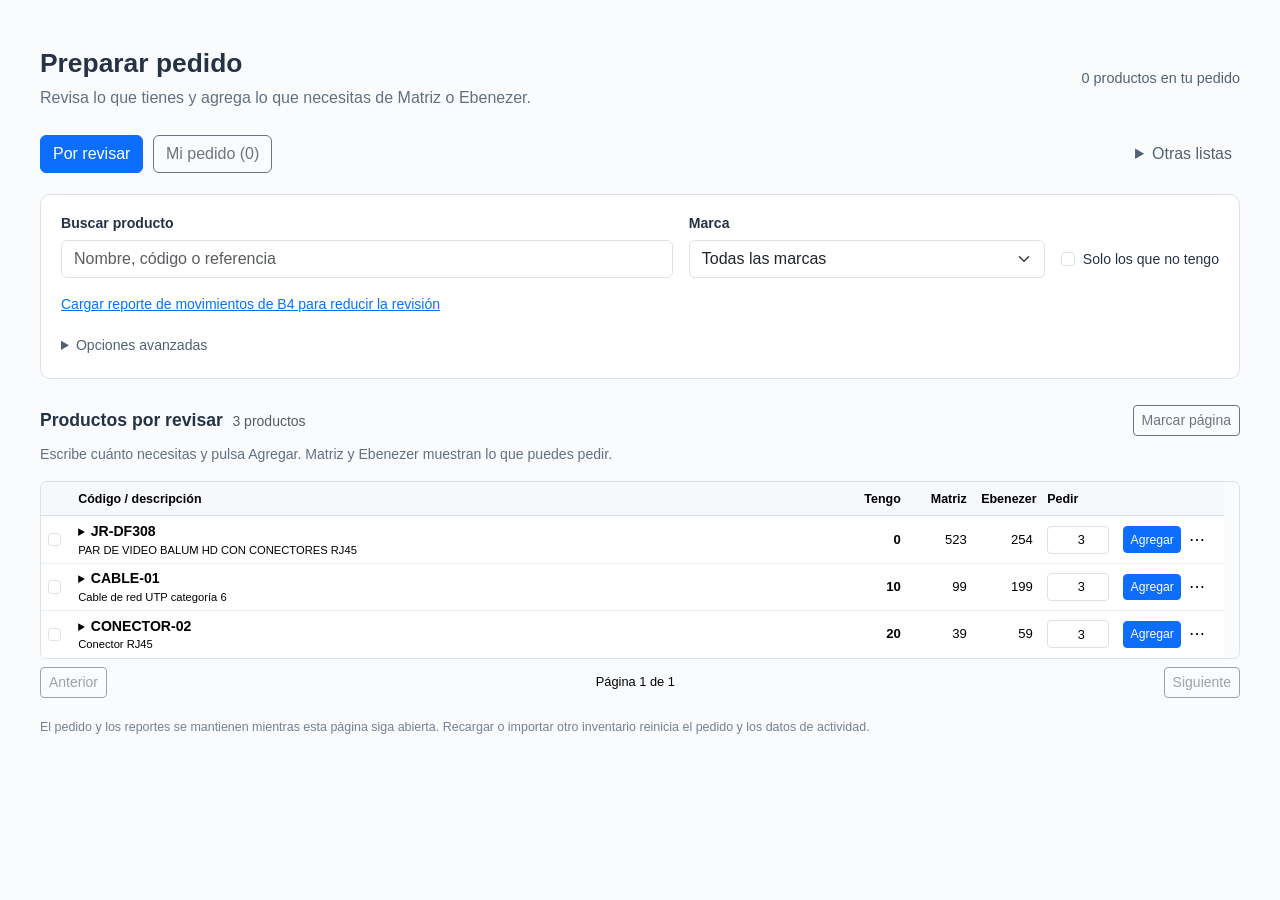
==== commit 27470179: "nueva función para agregar productos de baja rotación" ====
--- a/Tests/vista-previa.html
+++ b/Tests/vista-previa.html
@@ -31,38 +31,64 @@
 .lista-toolbar { display: flex; justify-content: space-between; align-items: center; flex-wrap: wrap; gap: .75rem; margin-top: 1.65rem; }
 .lista-toolbar h2 { display: inline; font-size: 1.1rem; font-weight: 650; margin-right: .6rem; }
 .lista-ayuda { margin: .5rem 0 1rem; font-size: .88rem; color: #627084; }
-.pedido-tabla-wrap { border: 1px solid #dce2e9; border-radius: .65rem; overflow-x: auto; }
-.pedido-tabla { min-width: 790px; table-layout: fixed; font-size: .9rem; }
-.pedido-tabla th { background: #f6f8fb; color: #536176; font-size: .82rem; font-weight: 600; padding: .8rem .65rem; border-bottom: 1px solid #dce2e9; }
-.pedido-tabla th small { display: block; font-size: .72rem; color: #748093; font-weight: 400; margin-top: .12rem; }
-.pedido-tabla td { padding: .95rem .65rem; border-color: #e9edf2; background: white; vertical-align: top; }
+.pedido-tabla-wrap { border: 1px solid #dce2e9; border-radius: .4rem; overflow: auto; max-width: 100%; max-height: clamp(240px, 64dvh, 720px); scrollbar-gutter: stable; }
+.pedido-tabla { width: 100%; min-width: 560px; table-layout: fixed; font-size: .82rem; color: #000; }
+.pedido-tabla th { position: sticky; top: 0; z-index: 1; background: #f6f8fb; color: #000; font-size: .78rem; font-weight: 600; padding: .45rem; border-bottom: 1px solid #dce2e9; }
+.pedido-tabla td { padding: .35rem .45rem; border-color: #e9edf2; background: white; color: #000; vertical-align: middle; }
 .pedido-tabla tbody tr:hover td { background: #fbfcfe; }
 .pedido-tabla tr:last-child td { border-bottom: 0; }
-.col-seleccion { width: 36px; }
+.col-seleccion { width: 30px; }
 .col-producto { width: auto; }
-.col-stock { width: 90px; text-align: right; }
-.col-cantidad { width: 95px; }
-.col-acciones { width: 122px; }
-.col-origen { width: 130px; }
+.col-stock { width: 66px; text-align: right; }
+.col-cantidad { width: 76px; }
+.col-acciones { width: 108px; }
+.col-origen { width: 108px; }
 .numero-stock { text-align: right; font-variant-numeric: tabular-nums; }
-.producto-nombre { font-weight: 600; line-height: 1.45; overflow-wrap: anywhere; }
-.producto-meta { color: #738095; font-size: .79rem; margin-top: .25rem; overflow-wrap: anywhere; }
-.producto-detalles { font-size: .78rem; line-height: 1.65; color: #627084; margin-top: .35rem; }
-.producto-detalles summary { width: fit-content; }
+.producto-codigo { color: #000; font-size: .88rem; font-weight: 750; overflow-wrap: anywhere; }
+.producto-descripcion { color: #000; font-size: .7rem; line-height: 1.3; margin-top: .1rem; overflow: hidden; white-space: nowrap; text-overflow: ellipsis; }
+.producto-descripcion-completa { font-size: .75rem; font-weight: 500; margin: .35rem 0; }
+.producto-detalles { font-size: .74rem; line-height: 1.35; color: #000; }
+.producto-detalles summary { width: fit-content; max-width: 100%; }
+.producto-detalles[open] + .producto-descripcion { display: none; }
 .cantidad-input { text-align: right; font-variant-numeric: tabular-nums; }
-.fila-acciones { display: grid; justify-items: stretch; gap: .35rem; }
-.fila-acciones > button { white-space: nowrap; }
-.fila-mas summary { font-size: .78rem; text-align: center; color: #627084; }
+.pedido-tabla .form-control, .pedido-tabla .form-select { min-height: 28px; padding-top: .15rem; padding-bottom: .15rem; font-size: .8rem; color: #000; }
+.fila-acciones { display: flex; flex-wrap: wrap; align-items: center; gap: .25rem; }
+.fila-acciones > button { white-space: nowrap; font-size: .76rem; padding: .2rem .4rem; }
+.fila-acciones > .btn-link { white-space: normal; }
+.fila-mas summary { display: block; list-style: none; font-size: 1rem; line-height: 1; padding: .25rem; text-align: center; color: #000; }
+.fila-mas summary::-webkit-details-marker { display: none; }
+.fila-mas[open] { flex-basis: 100%; }
 .fila-mas-opciones { display: grid; gap: .35rem; margin-top: .4rem; }
 .fila-mas-opciones button { font-size: .76rem; white-space: normal; line-height: 1.4; }
-.pedido-paginacion { display: flex; align-items: center; justify-content: space-between; margin: 1rem 0; font-size: .85rem; color: #627084; }
+.pedido-paginacion { display: flex; align-items: center; justify-content: space-between; margin: .5rem 0; font-size: .8rem; color: #000; }
 .pedido-nota { color: #748093; font-size: .78rem; margin: 1.25rem 0 0; }
+.actividad-control { display: flex; flex-wrap: wrap; align-items: center; gap: .5rem; border-top: 1px solid #e7ebf0; margin-top: 1rem; padding-top: .85rem; }
+.pedido-busqueda .actividad-toggle { display: flex; gap: .5rem; align-items: center; margin: 0; font-weight: 400; }
+.actividad-toggle input { flex-shrink: 0; margin: 0; }
+.actividad-plazo { width: auto; max-width: 100%; }
+.actividad-control small { flex-basis: 100%; color: #627084; font-size: .78rem; }
+.actividad-producto { font-size: .8rem; color: #80550c; margin-top: .3rem; }
 @media (max-width: 767px) {
     .pedido-header { align-items: start; flex-direction: column; gap: .5rem; }
     .pedido-page { padding-top: 1rem; }
     .pedido-busqueda { padding: 1rem; }
     .otras-listas { margin-left: 0; }
     .otras-listas-menu { right: auto; left: 0; }
+    .col-seleccion { width: 24px; }
+    .col-stock { width: 52px; }
+    .col-cantidad { width: 62px; }
+    .col-acciones { width: 76px; }
+    .col-origen { width: 82px; }
+    .pedido-tabla td, .pedido-tabla th { padding-left: .25rem; padding-right: .25rem; }
+    .pedido-tabla th { font-size: .7rem; overflow-wrap: anywhere; }
+    .pedido-tabla .form-control { padding-left: .15rem; padding-right: .15rem; }
+    .pedido-tabla { min-width: 480px; }
+}
+.pedido-comentario {
+    margin-top: .2rem;
+    width: 100%;
+    color: #000;
+    font-size: .75rem;
 }
 body{background:#fafbfd;padding:24px;font-family:Arial,sans-serif} .pedido-page{max-width:1200px}</style><body>
 
@@ -77,9 +103,7 @@
                 <div class="busqueda-marca"><label for="marcaPedido">Marca</label>
                     <select id="marcaPedido" class="form-select" value=""><option value>Todas las marcas</option><option value="TECLAM">TECLAM</option></select></div><label class="solo-agotados" for="soloAgotados"><input id="soloAgotados" type="checkbox" class="form-check-input" />
                         Solo los que no tengo
-                    </label></div>
-
-            <details class="opciones-avanzadas"><summary>Opciones avanzadas</summary>
+                    </label></div><div class="mt-3 small"><a href="importar">Cargar reporte de movimientos de B4 para reducir la revisión</a></div><details class="opciones-avanzadas"><summary>Opciones avanzadas</summary>
                 <div class="opciones-contenido"><div class="opciones-grid"><div><label for="grupoPedido">Grupo de productos</label>
                             <select id="grupoPedido" class="form-select" value=""><option value>Todos los grupos</option></select></div>
                         <div><label for="cantidadInicial">Empezar cada producto con</label>
@@ -97,46 +121,49 @@
                     <div class="opciones-acciones"><button class="btn btn-primary btn-sm">Aplicar cambios</button>
                         <button class="btn btn-outline-secondary btn-sm">Guardar para próximos pedidos</button>
                         <button class="btn btn-link btn-sm">Restablecer</button></div></div></details></section><div class="lista-toolbar"><div><h2>Productos por revisar</h2><span class="text-muted small">3 productos</span></div><div class="seleccion-acciones"><button class="btn btn-outline-secondary btn-sm">Marcar página</button></div></div>
-        <p class="lista-ayuda">Escribe cu&#xE1;nto necesitas y pulsa Agregar. Matriz y Ebenezer muestran lo que puedes pedir.</p><div class="pedido-tabla-wrap"><table class="table pedido-tabla align-middle mb-0"><thead><tr><th class="col-seleccion"><span class="visually-hidden">Marcar</span></th><th class="col-producto">Producto</th>
-                        <th class="col-stock">Tengo<small>Mi sucursal</small></th>
-                        <th class="col-stock">Matriz<small>Para pedir</small></th>
-                        <th class="col-stock">Ebenezer<small>Para pedir</small></th><th class="col-cantidad">Pedir</th>
+        <p class="lista-ayuda">Escribe cu&#xE1;nto necesitas y pulsa Agregar. Matriz y Ebenezer muestran lo que puedes pedir.</p><div class="pedido-tabla-wrap" role="region" aria-label="Productos del pedido" tabindex="0"><table class="table pedido-tabla align-middle mb-0"><thead><tr><th class="col-seleccion"><span class="visually-hidden">Marcar</span></th><th class="col-producto">Código / descripción</th>
+                        <th class="col-stock" title="Existencias en mi sucursal B4">Tengo</th>
+                        <th class="col-stock" title="Cantidad disponible para pedir a Matriz">Matriz</th>
+                        <th class="col-stock" title="Cantidad disponible para pedir a Ebenezer">Ebenezer</th><th class="col-cantidad">Pedir</th>
                         <th class="col-acciones"><span class="visually-hidden">Acciones</span></th></tr></thead>
-                <tbody><tr><td><input type="checkbox" class="form-check-input" aria-label="Marcar PAR DE VIDEO BALUM HD CON CONECTORES RJ45 &#xB7; TECLAM" /></td><td class="producto-info"><div class="producto-nombre">PAR DE VIDEO BALUM HD CON CONECTORES RJ45 &#xB7; TECLAM</div>
-                                <div class="producto-meta">JR-DF308 · TECLAM</div>
-                                <details class="producto-detalles"><summary>Ver detalle</summary>
+                <tbody><tr><td><input type="checkbox" class="form-check-input" aria-label="Marcar PAR DE VIDEO BALUM HD CON CONECTORES RJ45" /></td><td class="producto-info"><details class="producto-detalles"><summary title="Ver detalle del producto" aria-label="Ver detalle de JR-DF308"><strong class="producto-codigo">JR-DF308</strong></summary>
+                                    <div class="producto-descripcion-completa">PAR DE VIDEO BALUM HD CON CONECTORES RJ45</div>
+                                    <div>Marca: TECLAM</div>
                                     <div>Referencia: </div>
                                     <div>Unidad: </div>
                                     <div>Nacional: 779</div>
                                     <div>Bame: 0 — solo referencia</div>
-                                    <div>Se dejan 1 en cada bodega.</div></details></td>
-                            <td class="numero-stock"><strong>0</strong></td><td class="numero-stock">523</td><td class="numero-stock">254</td><td><input type="number" min="0" step="any" class="form-control form-control-sm cantidad-input" aria-label="Cantidad a pedir de PAR DE VIDEO BALUM HD CON CONECTORES RJ45 &#xB7; TECLAM" max="523" value="3" /></td>
-                            <td><div class="fila-acciones"><button class="btn btn-primary btn-sm">Agregar</button><details class="fila-mas"><summary>Más</summary>
+                                    <div>Se dejan 1 en cada bodega.</div></details>
+                                <div class="producto-descripcion" title="PAR DE VIDEO BALUM HD CON CONECTORES RJ45">PAR DE VIDEO BALUM HD CON CONECTORES RJ45</div></td>
+                            <td class="numero-stock"><strong>0</strong></td><td class="numero-stock">523</td><td class="numero-stock">254</td><td><input type="number" min="0" step="any" class="form-control form-control-sm cantidad-input" aria-label="Cantidad a pedir de PAR DE VIDEO BALUM HD CON CONECTORES RJ45" max="523" value="3" /></td>
+                            <td><div class="fila-acciones"><button class="btn btn-primary btn-sm">Agregar</button><details class="fila-mas"><summary title="M&#xE1;s acciones" aria-label="M&#xE1;s acciones para JR-DF308">⋯</summary>
                                                 <div class="fila-mas-opciones"><button class="btn btn-light btn-sm">Omitir por ahora</button>
-                                                    <button class="btn btn-light btn-sm">No se vende</button></div></details></div></td></tr><tr><td><input type="checkbox" class="form-check-input" aria-label="Marcar Cable de red UTP categor&#xED;a 6" /></td><td class="producto-info"><div class="producto-nombre">Cable de red UTP categor&#xED;a 6</div>
-                                <div class="producto-meta">CABLE-01 · TECLAM</div>
-                                <details class="producto-detalles"><summary>Ver detalle</summary>
+                                                    <button class="btn btn-light btn-sm">No se vende</button></div></details></div></td></tr><tr><td><input type="checkbox" class="form-check-input" aria-label="Marcar Cable de red UTP categor&#xED;a 6" /></td><td class="producto-info"><details class="producto-detalles"><summary title="Ver detalle del producto" aria-label="Ver detalle de CABLE-01"><strong class="producto-codigo">CABLE-01</strong></summary>
+                                    <div class="producto-descripcion-completa">Cable de red UTP categor&#xED;a 6</div>
+                                    <div>Marca: TECLAM</div>
                                     <div>Referencia: </div>
-                                    <div>Unidad: Metro</div>
-                                    <div>Nacional: 810</div>
-                                    <div>Bame: 500 — solo referencia</div>
-                                    <div>Se dejan 1 en cada bodega.</div></details></td>
+                                    <div>Unidad: </div>
+                                    <div>Nacional: 310</div>
+                                    <div>Bame: 0 — solo referencia</div>
+                                    <div>Se dejan 1 en cada bodega.</div></details>
+                                <div class="producto-descripcion" title="Cable de red UTP categor&#xED;a 6">Cable de red UTP categor&#xED;a 6</div></td>
                             <td class="numero-stock"><strong>10</strong></td><td class="numero-stock">99</td><td class="numero-stock">199</td><td><input type="number" min="0" step="any" class="form-control form-control-sm cantidad-input" aria-label="Cantidad a pedir de Cable de red UTP categor&#xED;a 6" max="199" value="3" /></td>
-                            <td><div class="fila-acciones"><button class="btn btn-primary btn-sm">Agregar</button><details class="fila-mas"><summary>Más</summary>
+                            <td><div class="fila-acciones"><button class="btn btn-primary btn-sm">Agregar</button><details class="fila-mas"><summary title="M&#xE1;s acciones" aria-label="M&#xE1;s acciones para CABLE-01">⋯</summary>
                                                 <div class="fila-mas-opciones"><button class="btn btn-light btn-sm">Omitir por ahora</button>
-                                                    <button class="btn btn-light btn-sm">No se vende</button></div></details></div></td></tr><tr><td><input type="checkbox" class="form-check-input" aria-label="Marcar Conector RJ45 para cable de red" /></td><td class="producto-info"><div class="producto-nombre">Conector RJ45 para cable de red</div>
-                                <div class="producto-meta">CONECTOR-02 · TECLAM</div>
-                                <details class="producto-detalles"><summary>Ver detalle</summary>
+                                                    <button class="btn btn-light btn-sm">No se vende</button></div></details></div></td></tr><tr><td><input type="checkbox" class="form-check-input" aria-label="Marcar Conector RJ45" /></td><td class="producto-info"><details class="producto-detalles"><summary title="Ver detalle del producto" aria-label="Ver detalle de CONECTOR-02"><strong class="producto-codigo">CONECTOR-02</strong></summary>
+                                    <div class="producto-descripcion-completa">Conector RJ45</div>
+                                    <div>Marca: TECLAM</div>
                                     <div>Referencia: </div>
                                     <div>Unidad: </div>
                                     <div>Nacional: 120</div>
                                     <div>Bame: 0 — solo referencia</div>
-                                    <div>Se dejan 1 en cada bodega.</div></details></td>
-                            <td class="numero-stock"><strong>20</strong></td><td class="numero-stock">39</td><td class="numero-stock">59</td><td><input type="number" min="0" step="any" class="form-control form-control-sm cantidad-input" aria-label="Cantidad a pedir de Conector RJ45 para cable de red" max="59" value="3" /></td>
-                            <td><div class="fila-acciones"><button class="btn btn-primary btn-sm">Agregar</button><details class="fila-mas"><summary>Más</summary>
+                                    <div>Se dejan 1 en cada bodega.</div></details>
+                                <div class="producto-descripcion" title="Conector RJ45">Conector RJ45</div></td>
+                            <td class="numero-stock"><strong>20</strong></td><td class="numero-stock">39</td><td class="numero-stock">59</td><td><input type="number" min="0" step="any" class="form-control form-control-sm cantidad-input" aria-label="Cantidad a pedir de Conector RJ45" max="59" value="3" /></td>
+                            <td><div class="fila-acciones"><button class="btn btn-primary btn-sm">Agregar</button><details class="fila-mas"><summary title="M&#xE1;s acciones" aria-label="M&#xE1;s acciones para CONECTOR-02">⋯</summary>
                                                 <div class="fila-mas-opciones"><button class="btn btn-light btn-sm">Omitir por ahora</button>
                                                     <button class="btn btn-light btn-sm">No se vende</button></div></details></div></td></tr></tbody></table></div>
         <footer class="pedido-paginacion"><button class="btn btn-outline-secondary btn-sm" disabled>Anterior</button>
             <span>Página 1 de 1</span>
             <button class="btn btn-outline-secondary btn-sm" disabled>Siguiente</button></footer>
-        <p class="pedido-nota">El pedido se mantiene mientras esta página siga abierta. Recargar o importar otro inventario reinicia el pedido.</p></div></body></html>+        <p class="pedido-nota">El pedido y los reportes se mantienen mientras esta página siga abierta. Recargar o importar otro inventario reinicia el pedido y los datos de actividad.</p></div></body></html>
